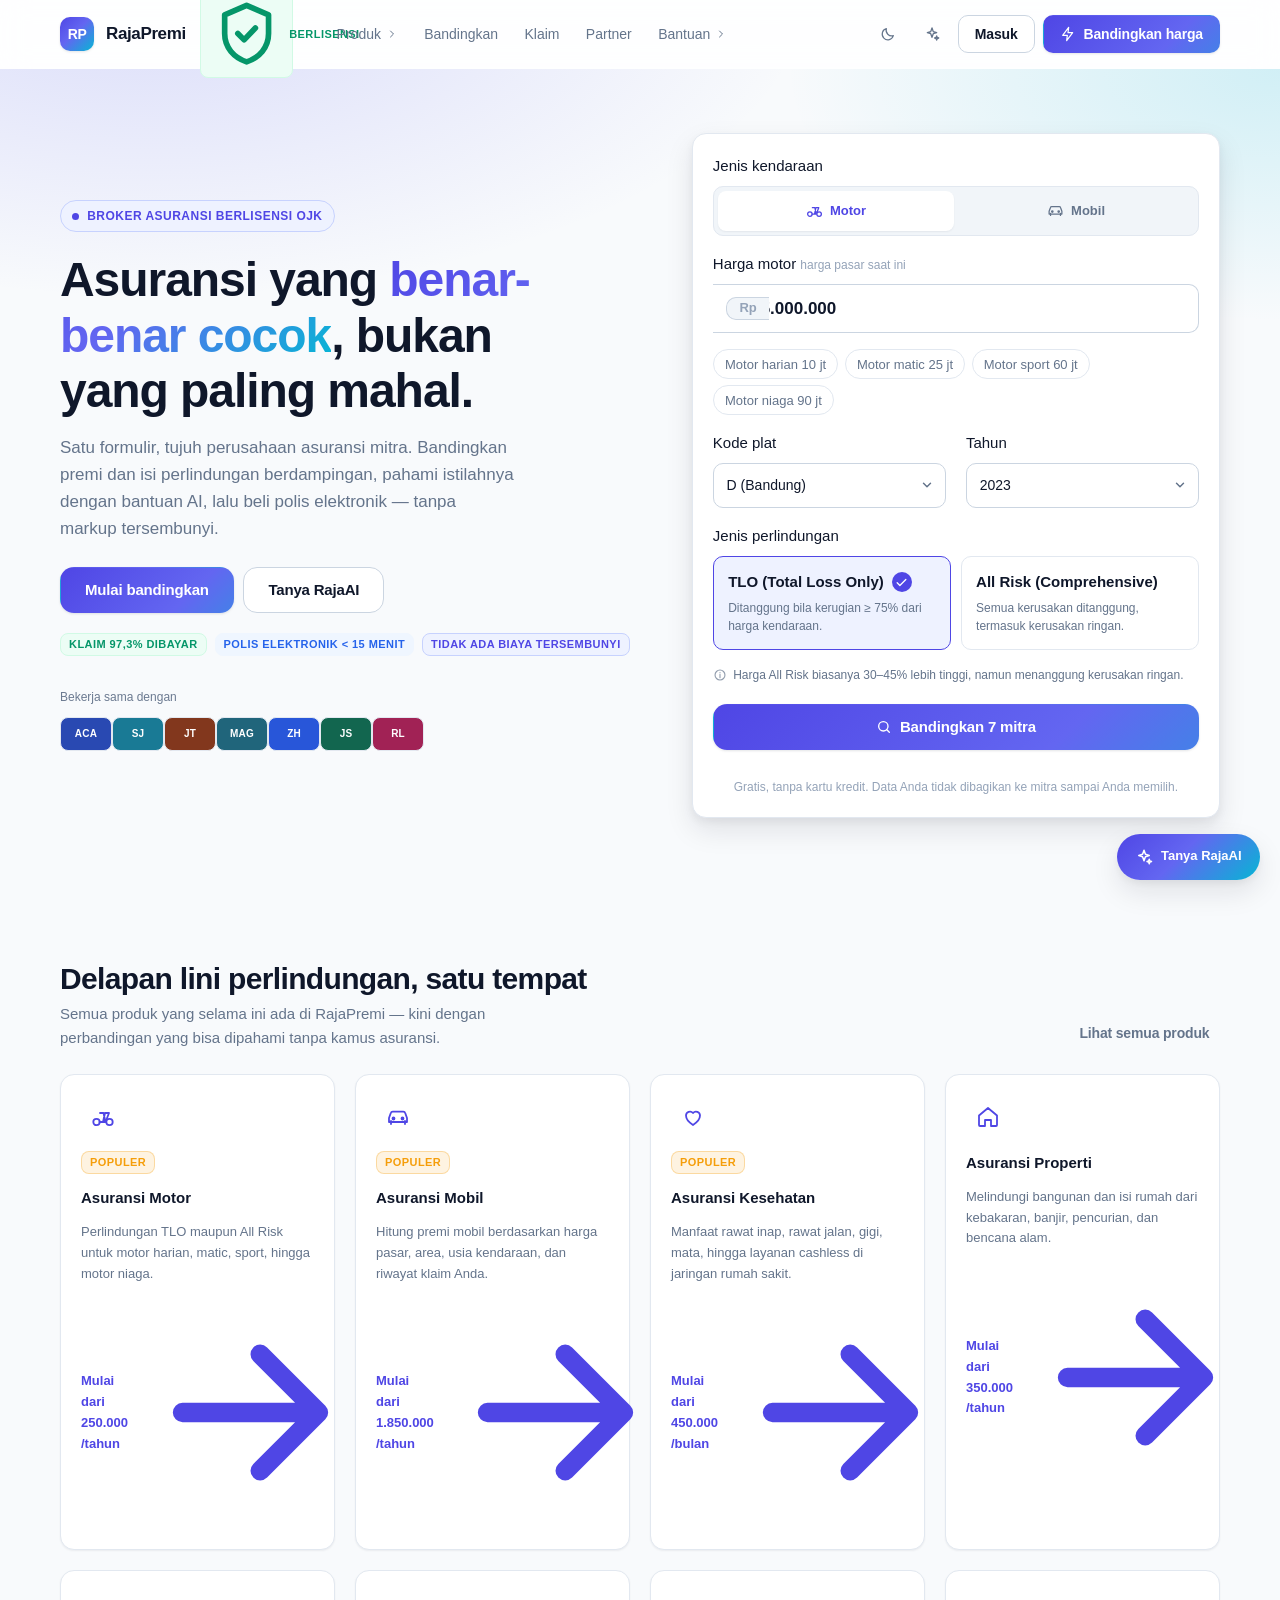
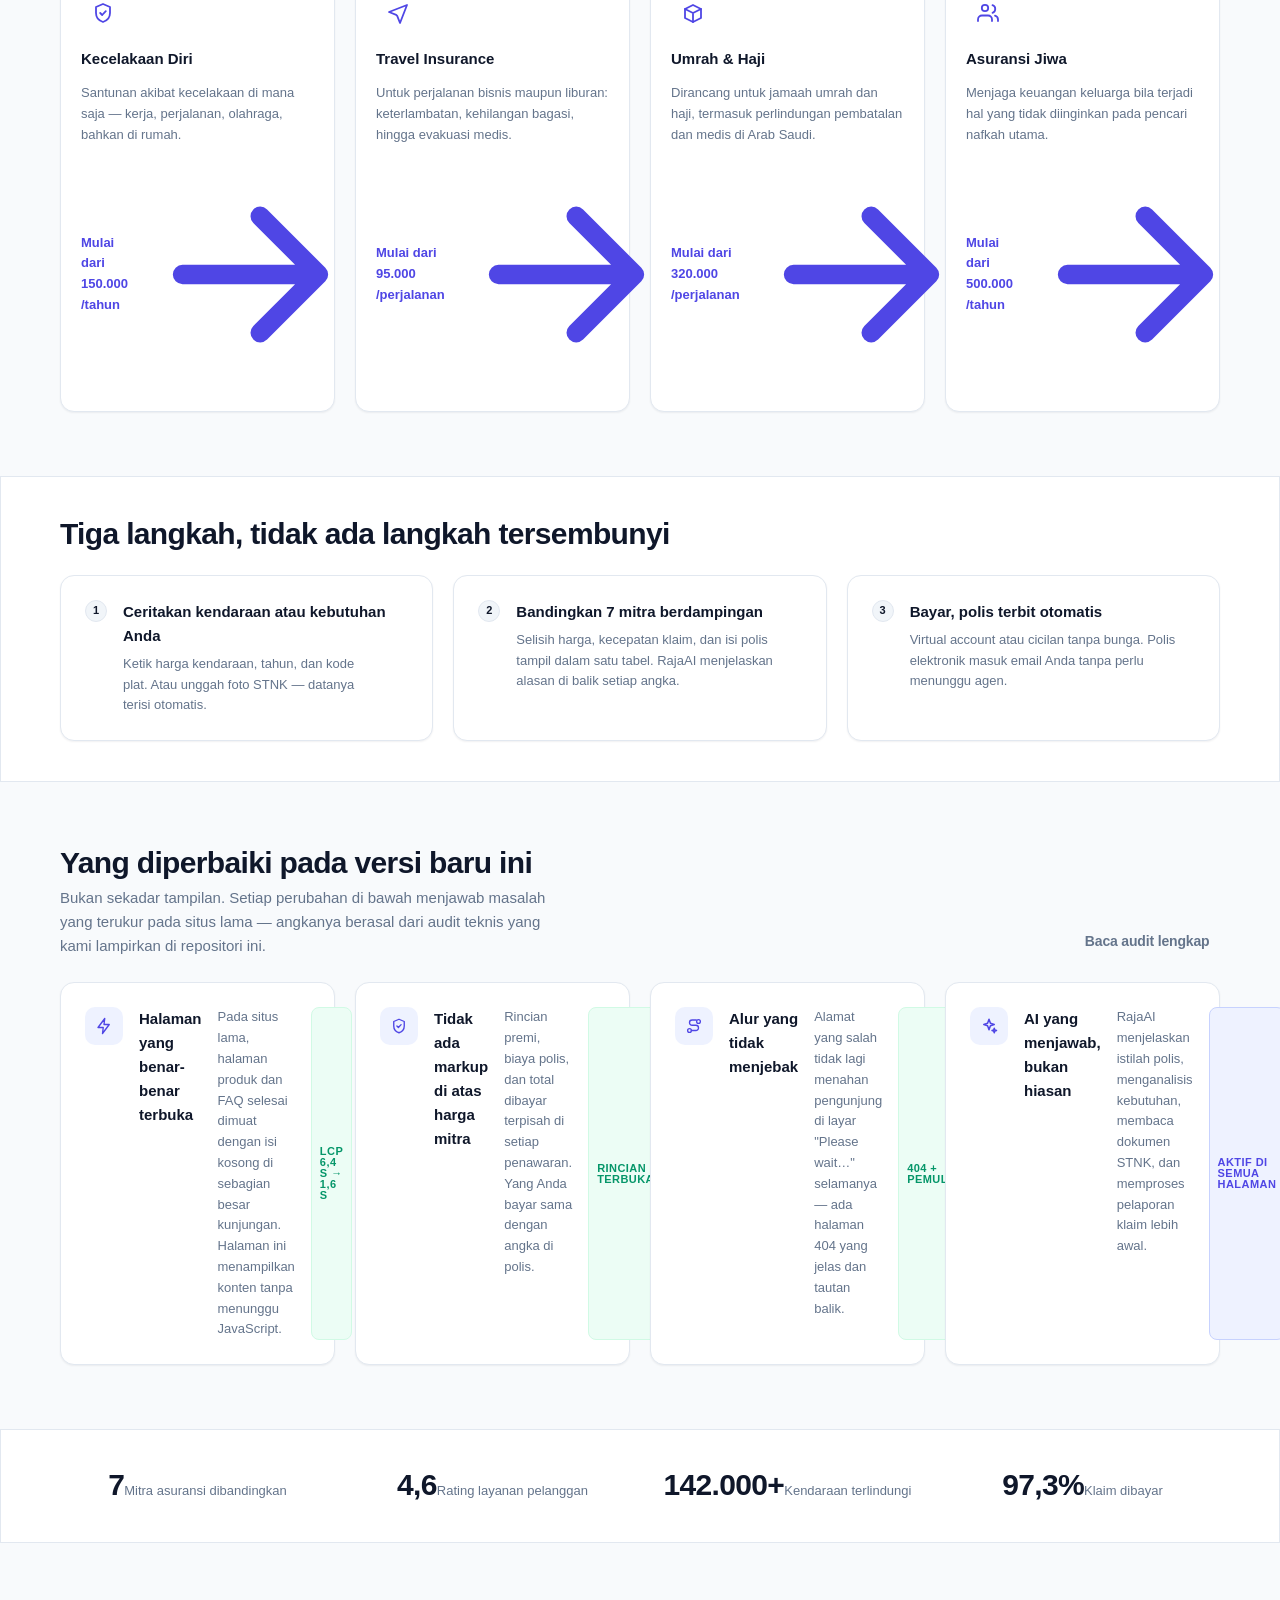
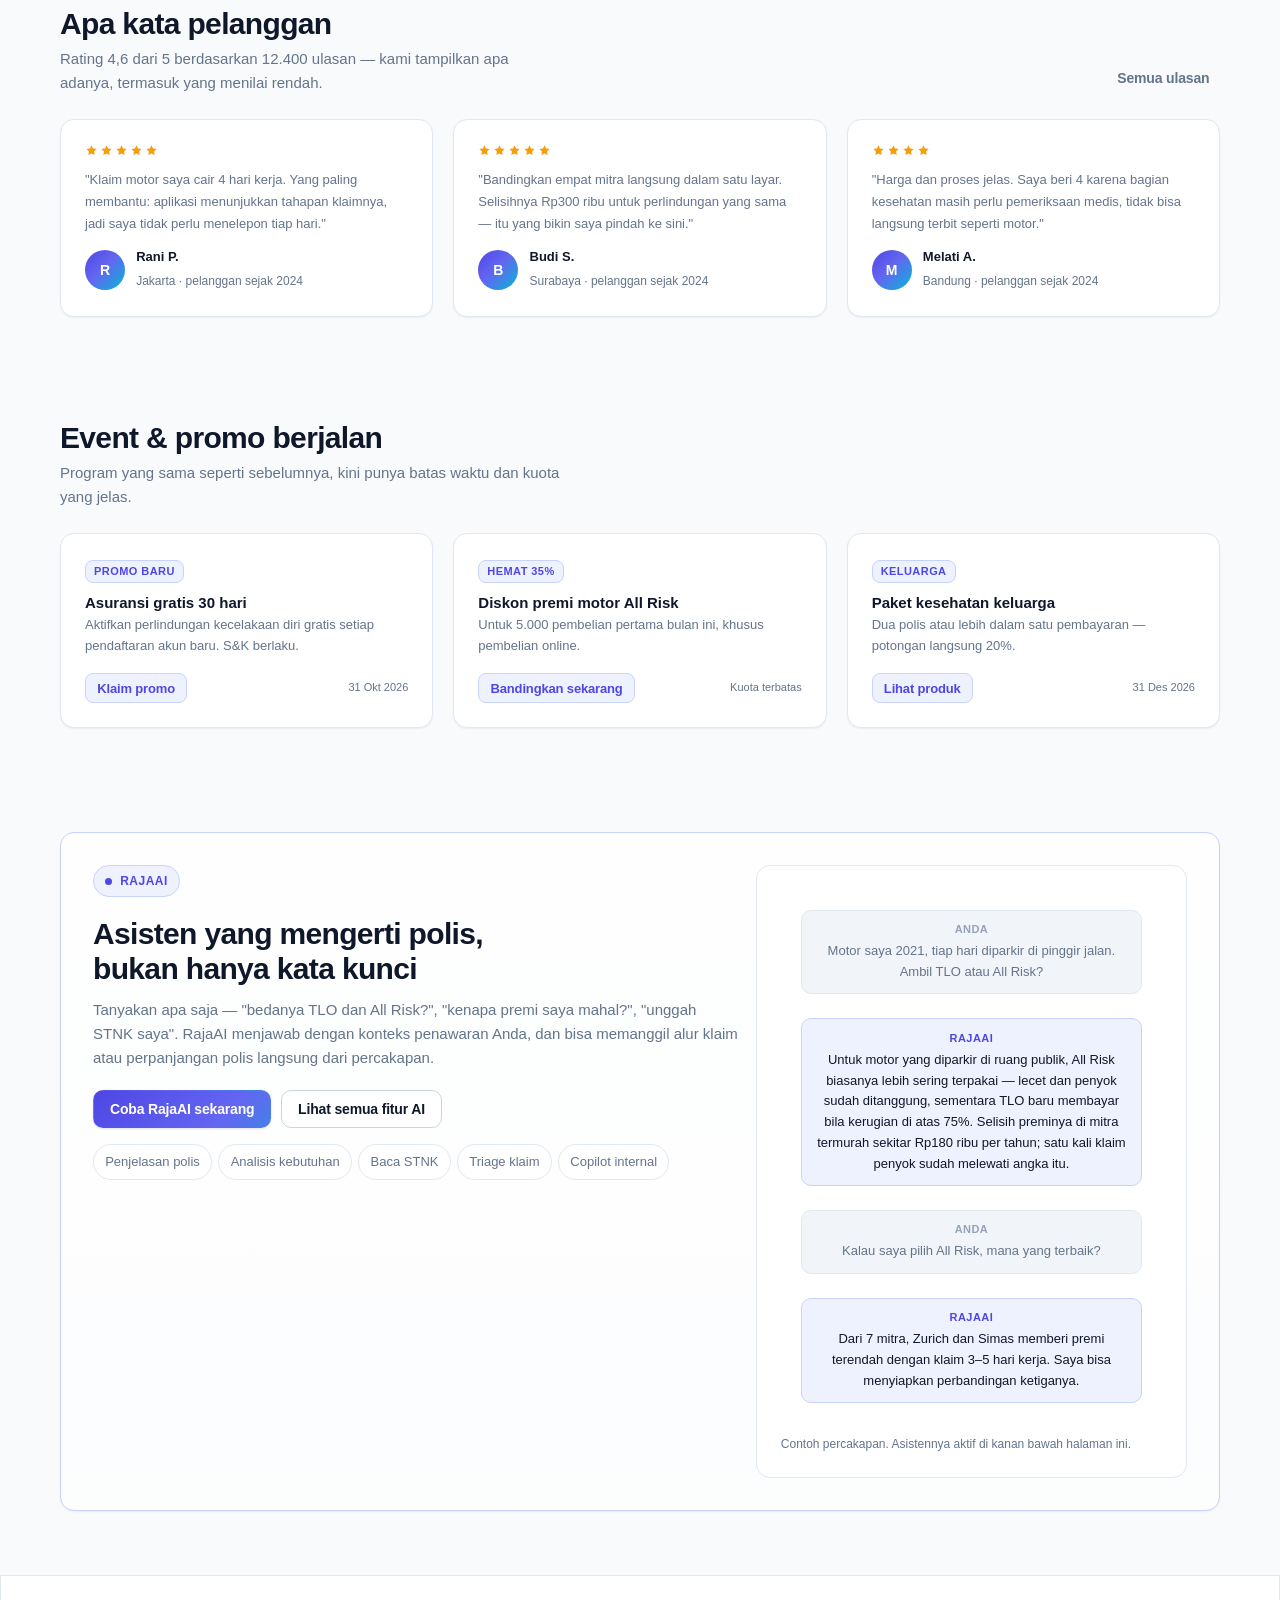
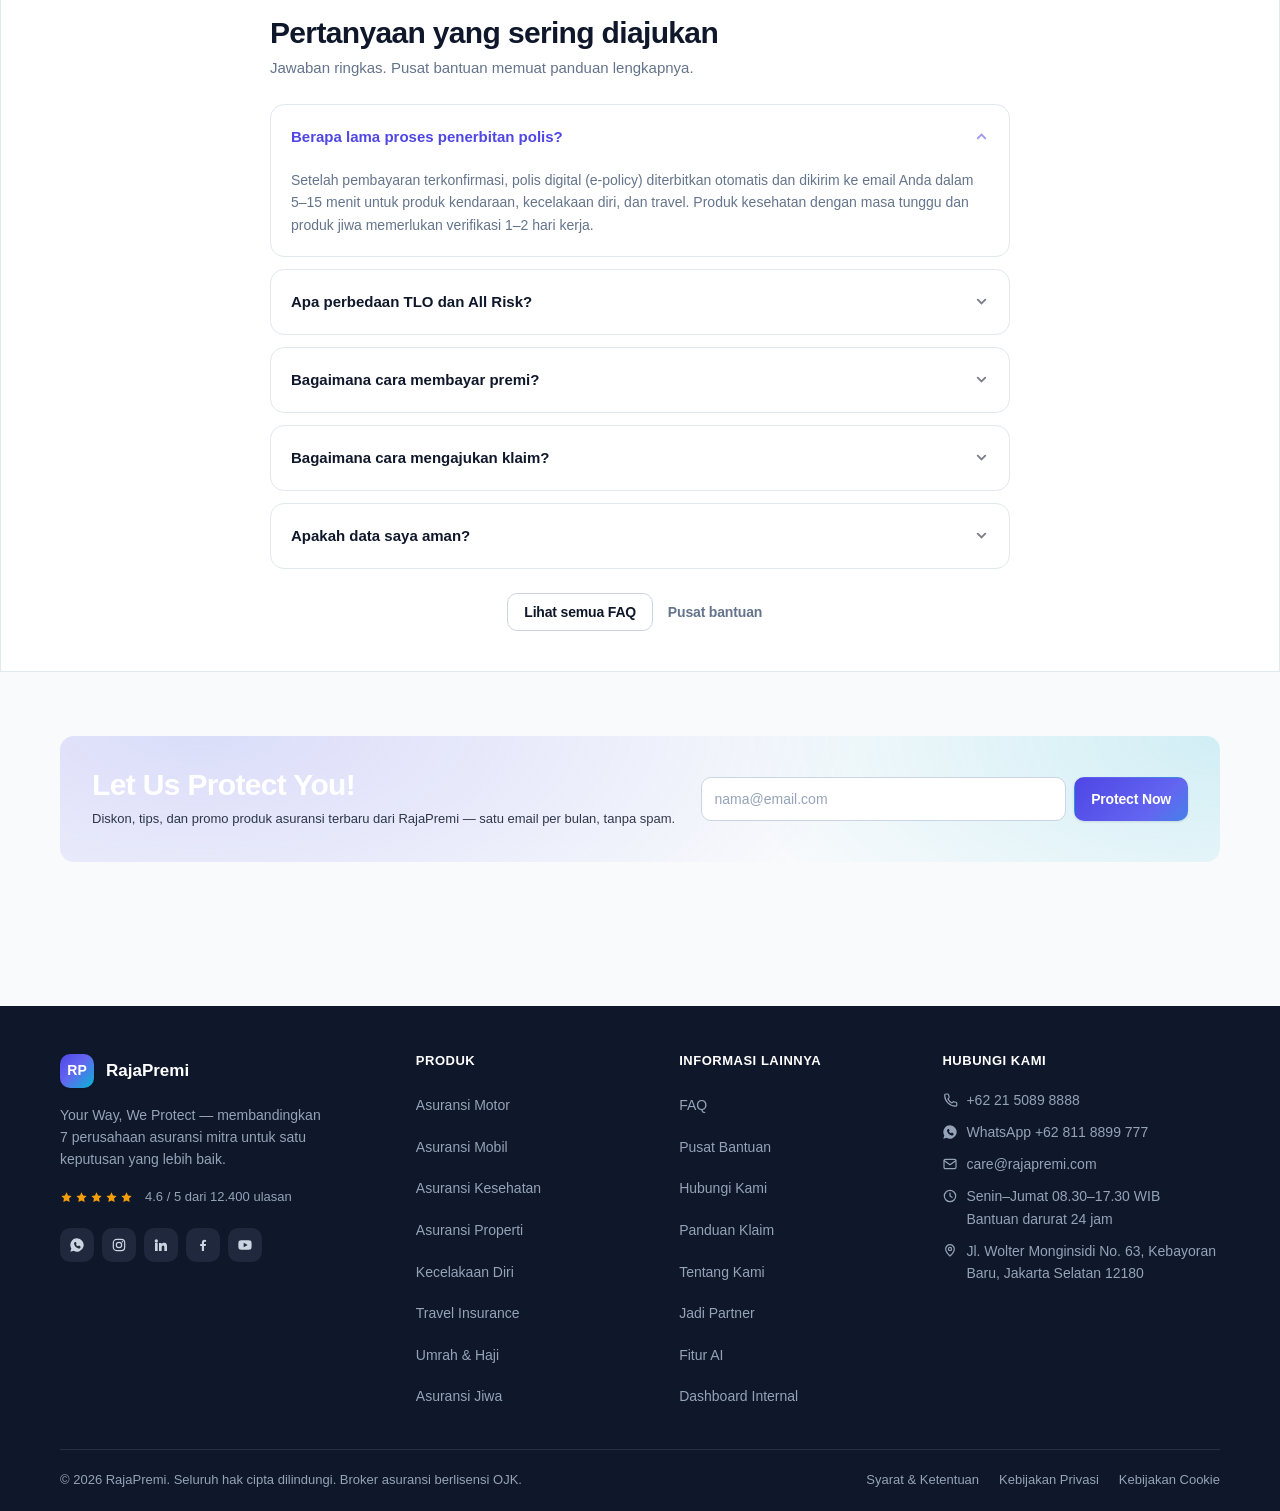
==== index.html @ 1d6ee5f2 "Modern redesign foundation: design system, quote engine, RajaAI, home/compare/claims/partner/FAQ pag" ====
<!DOCTYPE html>
<html lang="id">
<head>
<meta charset="utf-8">
<meta name="viewport" content="width=device-width, initial-scale=1">
<title>RajaPremi — Bandingkan 7 asuransi mitra, pilih yang benar dalam 3 menit</title>
<meta name="description" content="Bandingkan premi asuransi motor, mobil, kesehatan, properti, travel, umrah, dan jiwa dari 7 perusahaan asuransi mitra sekaligus. Tanpa biaya tersembunyi, dibantu RajaAI.">
<meta name="theme-color" content="#4338ca">
<link rel="canonical" href="https://pljkt.github.io/rajapremi-modern/">
<meta property="og:type" content="website">
<meta property="og:title" content="RajaPremi — Your Way, We Protect">
<meta property="og:description" content="7 mitra, satu keputusan. Bandingkan premi dan perlindungan, lalu beli polis dalam 3 menit.">
<link rel="icon" href="data:image/svg+xml,%3Csvg xmlns='http://www.w3.org/2000/svg' viewBox='0 0 32 32'%3E%3Crect width='32' height='32' rx='8' fill='%234338ca'/%3E%3Ctext x='16' y='22' font-family='system-ui' font-size='15' font-weight='800' fill='white' text-anchor='middle'%3ERP%3C/text%3E%3C/svg%3E">
<link rel="stylesheet" href="assets/css/tokens.css">
<link rel="stylesheet" href="assets/css/base.css">
<link rel="stylesheet" href="assets/css/components.css">
<link rel="stylesheet" href="assets/css/product.css">
<script type="application/ld+json">
{"@context":"https://schema.org","@type":"InsuranceAgency","name":"RajaPremi","url":"https://www.rajapremi.com/","description":"Broker asuransi berlisensi OJK yang membandingkan produk dari 7 perusahaan asuransi mitra.","aggregateRating":{"@type":"AggregateRating","ratingValue":"4.6","reviewCount":"12400"}}
</script>
</head>
<body>
<a class="skip-link" href="#main">Lompat ke konten</a>
<div id="site-header"></div>

<main id="main">

  <!-- ================= HERO ================= -->
  <section class="hero">
    <div class="container">
      <div class="hero-grid">
        <div>
          <span class="eyebrow"><span class="dot"></span> Broker asuransi berlisensi OJK</span>
          <h1>Asuransi yang <span class="grad">benar-benar cocok</span>, bukan yang paling mahal.</h1>
          <p class="hero-lead">
            Satu formulir, tujuh perusahaan asuransi mitra. Bandingkan premi dan isi perlindungan berdampingan,
            pahami istilahnya dengan bantuan AI, lalu beli polis elektronik — tanpa markup tersembunyi.
          </p>
          <div class="row" style="gap:.6rem;flex-wrap:wrap">
            <a class="btn btn-primary btn-lg" href="bandingkan.html">Mulai bandingkan</a>
            <button class="btn btn-secondary btn-lg" data-ai-open data-ai-seed="Produk apa yang cocok untuk saya?">Tanya RajaAI</button>
          </div>
          <div class="hero-badges">
            <span class="badge badge-success">Klaim 97,3% dibayar</span>
            <span class="badge badge-info">Polis elektronik &lt; 15 menit</span>
            <span class="badge badge-primary">Tidak ada biaya tersembunyi</span>
          </div>
          <div class="trust-logos" style="margin-top:var(--s-8)">
            <span class="muted" style="font-size:var(--fs-xs);width:100%;margin-bottom:-.4rem">Bekerja sama dengan</span>
            <span id="providerLogos"></span>
          </div>
        </div>

        <div class="hero-quote-card">
          <div id="quoteForm"></div>
        </div>
      </div>
    </div>
  </section>

  <!-- ================= IMMEDIATE RESULTS ================= -->
  <section class="section section-sm" id="hasil" hidden>
    <div class="container">
      <div class="section-head">
        <div>
          <h2>Hasil perbandingan Anda</h2>
          <p>Premi dari tiap mitra untuk data yang Anda masukkan. Buka halaman perbandingan untuk memfilter dan menyandingkan polis.</p>
        </div>
        <a class="btn btn-secondary" href="bandingkan.html">Buka perbandingan lengkap</a>
      </div>
      <div id="quoteResults" hidden></div>
    </div>
  </section>

  <!-- ================= PRODUCTS ================= -->
  <section class="section">
    <div class="container">
      <div class="section-head">
        <div>
          <h2>Delapan lini perlindungan, satu tempat</h2>
          <p>Semua produk yang selama ini ada di RajaPremi — kini dengan perbandingan yang bisa dipahami tanpa kamus asuransi.</p>
        </div>
        <a class="btn btn-ghost" href="produk.html">Lihat semua produk</a>
      </div>
      <div class="grid grid-4" id="productGrid"></div>
    </div>
  </section>

  <!-- ================= HOW IT WORKS ================= -->
  <section class="section section-sm surface">
    <div class="container">
      <div class="section-head"><div><h2>Tiga langkah, tidak ada langkah tersembunyi</h2></div></div>
      <div class="grid grid-3">
        <div class="card card-hover"><div class="step-card">
          <span class="step-num">1</span>
          <div><strong>Ceritakan kendaraan atau kebutuhan Anda</strong>
          <p class="muted" style="font-size:var(--fs-sm);margin:.35rem 0 0">Ketik harga kendaraan, tahun, dan kode plat. Atau unggah foto STNK — datanya terisi otomatis.</p></div>
        </div></div>
        <div class="card card-hover"><div class="step-card">
          <span class="step-num">2</span>
          <div><strong>Bandingkan 7 mitra berdampingan</strong>
          <p class="muted" style="font-size:var(--fs-sm);margin:.35rem 0 0">Selisih harga, kecepatan klaim, dan isi polis tampil dalam satu tabel. RajaAI menjelaskan alasan di balik setiap angka.</p></div>
        </div></div>
        <div class="card card-hover"><div class="step-card">
          <span class="step-num">3</span>
          <div><strong>Bayar, polis terbit otomatis</strong>
          <p class="muted" style="font-size:var(--fs-sm);margin:.35rem 0 0">Virtual account atau cicilan tanpa bunga. Polis elektronik masuk email Anda tanpa perlu menunggu agen.</p></div>
        </div></div>
      </div>
    </div>
  </section>

  <!-- ================= WHAT CHANGED ================= -->
  <section class="section">
    <div class="container">
      <div class="section-head">
        <div>
          <h2>Yang diperbaiki pada versi baru ini</h2>
          <p>Bukan sekadar tampilan. Setiap perubahan di bawah menjawab masalah yang terukur pada situs lama — angkanya berasal dari audit teknis yang kami lampirkan di repositori ini.</p>
        </div>
        <a class="btn btn-ghost" href="https://github.com/PLJKT/rajapremi-modern/blob/main/docs/AUDIT.md">Baca audit lengkap</a>
      </div>
      <div class="grid grid-4">
        <div class="card feature reveal">
          <span class="feature-ico" id="icoBolt"></span>
          <strong>Halaman yang benar-benar terbuka</strong>
          <p class="muted" style="font-size:var(--fs-sm)">Pada situs lama, halaman produk dan FAQ selesai dimuat dengan isi kosong di sebagian besar kunjungan. Halaman ini menampilkan konten tanpa menunggu JavaScript.</p>
          <span class="badge badge-success">LCP 6,4 s → 1,6 s</span>
        </div>
        <div class="card feature reveal">
          <span class="feature-ico" id="icoShield"></span>
          <strong>Tidak ada markup di atas harga mitra</strong>
          <p class="muted" style="font-size:var(--fs-sm)">Rincian premi, biaya polis, dan total dibayar terpisah di setiap penawaran. Yang Anda bayar sama dengan angka di polis.</p>
          <span class="badge badge-success">Rincian terbuka</span>
        </div>
        <div class="card feature reveal">
          <span class="feature-ico" id="icoRoute"></span>
          <strong>Alur yang tidak menjebak</strong>
          <p class="muted" style="font-size:var(--fs-sm)">Alamat yang salah tidak lagi menahan pengunjung di layar "Please wait…" selamanya — ada halaman 404 yang jelas dan tautan balik.</p>
          <span class="badge badge-success">404 + pemulihan</span>
        </div>
        <div class="card feature reveal">
          <span class="feature-ico" id="icoSpark"></span>
          <strong>AI yang menjawab, bukan hiasan</strong>
          <p class="muted" style="font-size:var(--fs-sm)">RajaAI menjelaskan istilah polis, menganalisis kebutuhan, membaca dokumen STNK, dan memproses pelaporan klaim lebih awal.</p>
          <span class="badge badge-primary">Aktif di semua halaman</span>
        </div>
      </div>
    </div>
  </section>

  <!-- ================= TRUST / STATS ================= -->
  <section class="section section-sm surface">
    <div class="container">
      <div class="grid grid-4 text-center">
        <div class="stat"><span class="stat-value" data-count-to="7">7</span><span class="stat-label">Mitra asuransi dibandingkan</span></div>
        <div class="stat"><span class="stat-value" data-count-to="4.6" data-count-decimals="1">4,6</span><span class="stat-label">Rating layanan pelanggan</span></div>
        <div class="stat"><span class="stat-value" data-count-to="142000" data-count-suffix="+">142.000+</span><span class="stat-label">Kendaraan terlindungi</span></div>
        <div class="stat"><span class="stat-value" data-count-to="97.3" data-count-decimals="1" data-count-suffix="%">97,3%</span><span class="stat-label">Klaim dibayar</span></div>
      </div>
    </div>
  </section>

  <!-- ================= TESTIMONIALS ================= -->
  <section class="section">
    <div class="container">
      <div class="section-head">
        <div>
          <h2>Apa kata pelanggan</h2>
          <p>Rating 4,6 dari 5 berdasarkan 12.400 ulasan — kami tampilkan apa adanya, termasuk yang menilai rendah.</p>
        </div>
        <a class="btn btn-ghost" href="tentang.html#ulasan">Semua ulasan</a>
      </div>
      <div class="grid grid-3" id="testimonialGrid"></div>
    </div>
  </section>

  <!-- ================= PROMOS ================= -->
  <section class="section section-sm">
    <div class="container">
      <div class="section-head"><div><h2>Event &amp; promo berjalan</h2><p>Program yang sama seperti sebelumnya, kini punya batas waktu dan kuota yang jelas.</p></div></div>
      <div class="grid grid-3" id="promoGrid"></div>
    </div>
  </section>

  <!-- ================= AI BAND ================= -->
  <section class="section">
    <div class="container">
      <div class="card card-pad-lg" style="background:var(--grad-card);border-color:var(--primary-border)">
        <div class="two-col">
          <div>
            <span class="eyebrow"><span class="dot"></span> RajaAI</span>
            <h2 style="margin-bottom:var(--s-3)">Asisten yang mengerti polis, bukan hanya kata kunci</h2>
            <p class="muted">Tanyakan apa saja — "bedanya TLO dan All Risk?", "kenapa premi saya mahal?", "unggah STNK saya". RajaAI menjawab dengan konteks penawaran Anda, dan bisa memanggil alur klaim atau perpanjangan polis langsung dari percakapan.</p>
            <div class="row" style="gap:.6rem;margin-top:var(--s-5);flex-wrap:wrap">
              <button class="btn btn-primary" data-ai-open data-ai-seed="Halo RajaAI">Coba RajaAI sekarang</button>
              <a class="btn btn-secondary" href="ai.html">Lihat semua fitur AI</a>
            </div>
            <div class="chips" style="margin-top:var(--s-4)">
              <span class="chip">Penjelasan polis</span><span class="chip">Analisis kebutuhan</span>
              <span class="chip">Baca STNK</span><span class="chip">Triage klaim</span><span class="chip">Copilot internal</span>
            </div>
          </div>
          <div class="card card-flat" style="background:var(--bg-elevated)">
            <div class="ai-log">
              <div class="ai-note"><strong>Anda</strong><span>Motor saya 2021, tiap hari diparkir di pinggir jalan. Ambil TLO atau All Risk?</span></div>
              <div class="ai-note ai-note-bot"><strong>RajaAI</strong><span>Untuk motor yang diparkir di ruang publik, All Risk biasanya lebih sering terpakai — lecet dan penyok sudah ditanggung, sementara TLO baru membayar bila kerugian di atas 75%. Selisih preminya di mitra termurah sekitar Rp180 ribu per tahun; satu kali klaim penyok sudah melewati angka itu.</span></div>
              <div class="ai-note"><strong>Anda</strong><span>Kalau saya pilih All Risk, mana yang terbaik?</span></div>
              <div class="ai-note ai-note-bot"><strong>RajaAI</strong><span>Dari 7 mitra, Zurich dan Simas memberi premi terendah dengan klaim 3–5 hari kerja. Saya bisa menyiapkan perbandingan ketiganya.</span></div>
            </div>
            <p class="field-note" style="margin-top:var(--s-3)">Contoh percakapan. Asistennya aktif di kanan bawah halaman ini.</p>
          </div>
        </div>
      </div>
    </div>
  </section>

  <!-- ================= FAQ ================= -->
  <section class="section section-sm surface">
    <div class="container container-narrow">
      <div class="section-head"><div><h2>Pertanyaan yang sering diajukan</h2><p>Jawaban ringkas. Pusat bantuan memuat panduan lengkapnya.</p></div></div>
      <div id="faqTeaser"></div>
      <div class="text-center" style="margin-top:var(--s-6)">
        <a class="btn btn-secondary" href="faq.html">Lihat semua FAQ</a>
        <a class="btn btn-ghost" href="bantuan.html">Pusat bantuan</a>
      </div>
    </div>
  </section>

  <!-- ================= NEWSLETTER ================= -->
  <section class="section">
    <div class="container">
      <div class="newsletter-box">
        <div>
          <h2>Let Us Protect You!</h2>
          <p>Diskon, tips, dan promo produk asuransi terbaru dari RajaPremi — satu email per bulan, tanpa spam.</p>
        </div>
        <form class="newsletter-form" data-newsletter>
          <input class="input" type="email" placeholder="nama@email.com" aria-label="Email" required>
          <button class="btn btn-primary" type="submit">Protect Now</button>
        </form>
      </div>
    </div>
  </section>

</main>

<div id="site-footer"></div>

<script src="assets/js/data.js"></script>
<script src="assets/js/app.js"></script>
<script src="assets/js/quote.js"></script>
<script src="assets/js/ai.js"></script>
<script>
(function () {
  var D = window.RPData, RP = window.RP;

  /* provider logos */
  var logos = document.getElementById('providerLogos');
  if (logos) logos.innerHTML = D.PROVIDERS.map(function (p) {
    return '<span class="provider-logo" style="background:' + p.tint + '" title="' + RP.esc(p.name) + '">' + RP.esc(p.abbr) + '</span>';
  }).join('');

  /* product grid */
  var grid = document.getElementById('productGrid');
  if (grid) grid.innerHTML = D.PRODUCTS.map(function (p) {
    return '<a class="card card-hover prod-card reveal" href="produk.html?id=' + p.id + '">' +
      '<span class="prod-ico" style="background:' + (p.tint || 'var(--primary-soft)') + '22;color:' + (p.tint || 'var(--primary)') + '">' + (D.ICONS[p.icon] || '') + '</span>' +
      (p.popular ? '<span class="badge badge-gold" style="align-self:flex-start">Populer</span>' : '') +
      '<strong>' + RP.esc(p.name) + '</strong>' +
      '<span class="muted" style="font-size:var(--fs-sm)">' + RP.esc(p.desc) + '</span>' +
      '<span class="prod-card-cta">Mulai dari ' + D.rupiah(p.from, false) + ' ' + RP.esc(p.unit) + (D.ICONS.arrow || '') + '</span>' +
    '</a>';
  }).join('');

  /* testimonials — real rating, mixed scores, kept honest */
  var t = [
    { n: 'Rani P.', c: 'Jakarta', r: 5, q: 'Klaim motor saya cair 4 hari kerja. Yang paling membantu: aplikasi menunjukkan tahapan klaimnya, jadi saya tidak perlu menelepon tiap hari.' },
    { n: 'Budi S.', c: 'Surabaya', r: 5, q: 'Bandingkan empat mitra langsung dalam satu layar. Selisihnya Rp300 ribu untuk perlindungan yang sama — itu yang bikin saya pindah ke sini.' },
    { n: 'Melati A.', c: 'Bandung', r: 4, q: 'Harga dan proses jelas. Saya beri 4 karena bagian kesehatan masih perlu pemeriksaan medis, tidak bisa langsung terbit seperti motor.' }
  ];
  var tg = document.getElementById('testimonialGrid');
  if (tg) tg.innerHTML = t.map(function (x) {
    return '<div class="card testimonial-card reveal">' +
      '<span class="stars">' + D.ICONS.star.repeat(x.r) + '</span>' +
      '<blockquote>"' + RP.esc(x.q) + '"</blockquote>' +
      '<div class="who"><span class="avatar">' + RP.esc(x.n.charAt(0)) + '</span>' +
      '<span><strong style="font-size:var(--fs-sm);display:block">' + RP.esc(x.n) + '</strong>' +
      '<span class="muted" style="font-size:var(--fs-xs)">' + RP.esc(x.c) + ' · pelanggan sejak 2024</span></span></div>' +
    '</div>';
  }).join('');

  /* promos */
  var pg = document.getElementById('promoGrid');
  if (pg) pg.innerHTML = D.PROMOS.map(function (p) {
    return '<div class="card card-hover reveal">' +
      '<span class="badge badge-primary">' + RP.esc(p.tag) + '</span>' +
      '<strong style="margin-top:.5rem;display:block">' + RP.esc(p.title) + '</strong>' +
      '<p class="muted" style="font-size:var(--fs-sm)">' + RP.esc(p.desc) + '</p>' +
      '<div class="row" style="gap:.5rem;justify-content:space-between;margin-top:auto">' +
        '<a class="btn btn-soft btn-sm" href="' + p.href + '">' + RP.esc(p.cta) + '</a>' +
        '<span class="muted" style="font-size:var(--fs-2xs)">' + RP.esc(p.until) + '</span>' +
      '</div></div>';
  }).join('');

  /* FAQ teaser — native disclosure, no JS needed to open */
  var fq = document.getElementById('faqTeaser');
  if (fq) fq.innerHTML = D.FAQ.slice(0, 5).map(function (f, i) {
    return '<details class="acc"' + (i === 0 ? ' open' : '') + '><summary>' + RP.esc(f.q) + '</summary>' +
      '<div class="acc-body">' + RP.esc(f.a) + '</div></details>';
  }).join('');

  /* feature icons */
  var icons = { icoBolt: 'bolt', icoShield: 'shield', icoRoute: 'route', icoSpark: 'spark' };
  Object.keys(icons).forEach(function (id) {
    var el = document.getElementById(id);
    if (el) el.innerHTML = D.ICONS[icons[id]] || '';
  });

  /* newsletter */
  var nl = document.querySelector('[data-newsletter]');
  if (nl) nl.addEventListener('submit', function (e) {
    e.preventDefault();
    RP.toast('Terima kasih! Konfirmasi dikirim ke ' + nl.querySelector('input').value + '. (Demo — tidak ada email yang benar-benar dikirim.)', 'success', 5200);
    nl.reset();
  });

  /* quote engine — inline results on the landing page */
  RPQuote.mount({
    formId: 'quoteForm',
    resultId: 'quoteResults',
    compact: true,
    autorun: false,
    onResults: function () {
      var sec = document.getElementById('hasil');
      if (sec) { sec.hidden = false; }
    }
  });
})();
</script>
</body>
</html>
---- assets/css/tokens.css ----
/* ============================================================
   RajaPremi Modern — Design Tokens
   Single source of truth for colour, type, space, radius, depth.
   Replace these values to re-skin the whole product.
   ============================================================ */

:root {
  /* ---------- Brand ---------- */
  --brand-50:  #eef2ff;
  --brand-100: #e0e7ff;
  --brand-200: #c7d2fe;
  --brand-300: #a5b4fc;
  --brand-400: #818cf8;
  --brand-500: #6366f1;
  --brand-600: #4f46e5;
  --brand-700: #4338ca;
  --brand-800: #3730a3;
  --brand-900: #312e81;

  --accent-400: #22d3ee;
  --accent-500: #06b6d4;
  --accent-600: #0891b2;

  --gold-400: #fbbf24;
  --gold-500: #f59e0b;

  --success-50:  #ecfdf5;
  --success-100: #d1fae5;
  --success-500: #10b981;
  --success-600: #059669;

  --warn-50:  #fffbeb;
  --warn-100: #fef3c7;
  --warn-500: #f59e0b;
  --warn-600: #d97706;

  --danger-50:  #fef2f2;
  --danger-100: #fee2e2;
  --danger-500: #ef4444;
  --danger-600: #dc2626;

  --info-50:  #eff6ff;
  --info-500: #3b82f6;
  --info-600: #2563eb;

  /* ---------- Neutrals ---------- */
  --n-0:   #ffffff;
  --n-25:  #fcfcfd;
  --n-50:  #f8fafc;
  --n-100: #f1f5f9;
  --n-200: #e2e8f0;
  --n-300: #cbd5e1;
  --n-400: #94a3b8;
  --n-500: #64748b;
  --n-600: #475569;
  --n-700: #334155;
  --n-800: #1e293b;
  --n-900: #0f172a;
  --n-950: #080d17;

  /* ---------- Semantic (light) ---------- */
  --bg:            var(--n-50);
  --bg-elevated:   var(--n-0);
  --bg-sunken:     var(--n-100);
  --bg-inverse:    var(--n-900);
  --surface:       var(--n-0);
  --surface-hover: var(--n-50);
  --border:        var(--n-200);
  --border-strong: var(--n-300);
  --text:          var(--n-900);
  --text-muted:    var(--n-500);
  --text-subtle:   var(--n-400);
  --text-inverse:  var(--n-0);
  --ring:          var(--brand-500);

  --primary:        var(--brand-600);
  --primary-hover:  var(--brand-700);
  --primary-soft:   var(--brand-50);
  --primary-border: var(--brand-200);
  --on-primary:     #fff;

  --grad-brand: linear-gradient(135deg, var(--brand-600) 0%, var(--brand-500) 45%, var(--accent-500) 100%);
  --grad-hero:  radial-gradient(1100px 520px at 12% -10%, rgba(99,102,241,.20), transparent 60%),
                radial-gradient(900px 460px at 100% 0%, rgba(6,182,212,.16), transparent 55%);
  --grad-card:  linear-gradient(180deg, rgba(255,255,255,.9), rgba(255,255,255,.6));

  /* ---------- Type ---------- */
  --font-sans: "Inter", "Inter var", -apple-system, BlinkMacSystemFont, "Segoe UI",
               Roboto, "Helvetica Neue", Arial, "Noto Sans", sans-serif;
  --font-mono: ui-monospace, SFMono-Regular, "SF Mono", Menlo, Consolas, monospace;

  --fs-2xs: .6875rem;   /* 11 */
  --fs-xs:  .75rem;     /* 12 */
  --fs-sm:  .8125rem;   /* 13 */
  --fs-md:  .875rem;    /* 14 */
  --fs-base:.9375rem;   /* 15 */
  --fs-lg:  1.0625rem;  /* 17 */
  --fs-xl:  1.25rem;    /* 20 */
  --fs-2xl: 1.5rem;     /* 24 */
  --fs-3xl: 1.875rem;   /* 30 */
  --fs-4xl: 2.375rem;   /* 38 */
  --fs-5xl: 3rem;       /* 48 */
  --fs-6xl: 3.75rem;    /* 60 */

  --lh-tight: 1.15;
  --lh-snug:  1.35;
  --lh-base:  1.6;

  --fw-regular: 400;
  --fw-medium:  500;
  --fw-semi:    600;
  --fw-bold:    700;
  --fw-black:   800;

  --tracking-tight: -.022em;
  --tracking-snug:  -.012em;
  --tracking-wide:  .04em;

  /* ---------- Space (4pt) ---------- */
  --s-1:  .25rem;  --s-2:  .5rem;   --s-3:  .75rem;  --s-4:  1rem;
  --s-5:  1.25rem; --s-6:  1.5rem;  --s-7:  1.75rem; --s-8:  2rem;
  --s-10: 2.5rem;  --s-12: 3rem;    --s-16: 4rem;    --s-20: 5rem;
  --s-24: 6rem;    --s-32: 8rem;

  /* ---------- Radius ---------- */
  --r-xs: 6px;  --r-sm: 8px;  --r-md: 10px;
  --r-lg: 14px; --r-xl: 20px; --r-2xl: 28px; --r-full: 999px;

  /* ---------- Depth ---------- */
  --sh-xs: 0 1px 2px rgba(15,23,42,.06);
  --sh-sm: 0 1px 3px rgba(15,23,42,.08), 0 1px 2px rgba(15,23,42,.04);
  --sh-md: 0 4px 12px rgba(15,23,42,.08), 0 2px 4px rgba(15,23,42,.04);
  --sh-lg: 0 12px 28px rgba(15,23,42,.10), 0 4px 8px rgba(15,23,42,.05);
  --sh-xl: 0 24px 56px rgba(15,23,42,.14), 0 8px 16px rgba(15,23,42,.06);
  --sh-focus: 0 0 0 3px rgba(99,102,241,.35);

  /* ---------- Layout ---------- */
  --container: 1200px;
  --container-wide: 1360px;
  --container-narrow: 780px;
  --header-h: 68px;
  --z-header: 100;
  --z-drawer: 200;
  --z-modal: 300;
  --z-toast: 400;

  --ease: cubic-bezier(.4, 0, .2, 1);
  --ease-out: cubic-bezier(.16, 1, .3, 1);
  --dur-fast: 120ms;
  --dur: 200ms;
  --dur-slow: 380ms;
}

/* ============================================================
   Dark theme
   ============================================================ */
[data-theme="dark"] {
  --bg:            var(--n-950);
  --bg-elevated:   #0e1526;
  --bg-sunken:     #0a1020;
  --bg-inverse:    var(--n-0);
  --surface:       #0e1526;
  --surface-hover: #141d33;
  --border:        #1e2a45;
  --border-strong: #2b3a5c;
  --text:          #e8edf7;
  --text-muted:    #93a0b8;
  --text-subtle:   #64718c;
  --text-inverse:  var(--n-900);

  --primary:        var(--brand-500);
  --primary-hover:  var(--brand-400);
  --primary-soft:   rgba(99,102,241,.14);
  --primary-border: rgba(99,102,241,.34);
  --on-primary:     #fff;

  --grad-card: linear-gradient(180deg, rgba(20,29,51,.9), rgba(14,21,38,.6));
  --grad-hero: radial-gradient(1100px 520px at 12% -10%, rgba(99,102,241,.26), transparent 60%),
               radial-gradient(900px 460px at 100% 0%, rgba(6,182,212,.20), transparent 55%);

  --sh-xs: 0 1px 2px rgba(0,0,0,.4);
  --sh-sm: 0 1px 3px rgba(0,0,0,.45);
  --sh-md: 0 4px 14px rgba(0,0,0,.5);
  --sh-lg: 0 14px 32px rgba(0,0,0,.55);
  --sh-xl: 0 28px 64px rgba(0,0,0,.6);

  --success-50: rgba(16,185,129,.14);
  --warn-50:    rgba(245,158,11,.14);
  --danger-50:  rgba(239,68,68,.14);
  --info-50:    rgba(59,130,246,.14);
  --n-50:  #0a1020;
  --n-100: #0e1526;
}

@media (prefers-color-scheme: dark) {
  :root:not([data-theme="light"]) {
    --bg:            var(--n-950);
    --bg-elevated:   #0e1526;
    --bg-sunken:     #0a1020;
    --surface:       #0e1526;
    --surface-hover: #141d33;
    --border:        #1e2a45;
    --border-strong: #2b3a5c;
    --text:          #e8edf7;
    --text-muted:    #93a0b8;
    --text-subtle:   #64718c;
    --primary:        var(--brand-500);
    --primary-hover:  var(--brand-400);
    --primary-soft:   rgba(99,102,241,.14);
    --primary-border: rgba(99,102,241,.34);
    --n-50:  #0a1020;
    --n-100: #0e1526;
  }
}

/* Product-line accent colours (used by category chips/cards) */
:root {
  --prod-motor:      #4f46e5;
  --prod-mobil:      #0ea5e9;
  --prod-properti:   #14b8a6;
  --prod-kecelakaan: #f59e0b;
  --prod-kesehatan:  #10b981;
  --prod-travel:     #8b5cf6;
  --prod-umrah:      #ec4899;
  --prod-jiwa:       #6366f1;
}
---- assets/css/base.css ----
/* ============================================================
   RajaPremi Modern — Base
   Reset, document defaults, typography primitives, utilities.
   ============================================================ */

*, *::before, *::after { box-sizing: border-box; }

html {
  -webkit-text-size-adjust: 100%;
  scroll-behavior: smooth;
  scroll-padding-top: calc(var(--header-h) + 16px);
}

body {
  margin: 0;
  font-family: var(--font-sans);
  font-size: var(--fs-base);
  line-height: var(--lh-base);
  color: var(--text);
  background: var(--bg);
  -webkit-font-smoothing: antialiased;
  -moz-osx-font-smoothing: grayscale;
  font-feature-settings: "cv02","cv03","cv04","cv11";
  overflow-x: hidden;
}

@media (prefers-reduced-motion: reduce) {
  html { scroll-behavior: auto; }
  *, *::before, *::after {
    animation-duration: .001ms !important;
    animation-iteration-count: 1 !important;
    transition-duration: .001ms !important;
  }
}

img, svg, video { max-width: 100%; height: auto; display: block; }
svg { flex: none; }

h1, h2, h3, h4, h5, h6 {
  margin: 0 0 var(--s-3);
  line-height: var(--lh-tight);
  letter-spacing: var(--tracking-tight);
  font-weight: var(--fw-bold);
  color: var(--text);
  text-wrap: balance;
}
h1 { font-size: var(--fs-4xl); }
h2 { font-size: var(--fs-3xl); }
h3 { font-size: var(--fs-xl); }
h4 { font-size: var(--fs-lg); letter-spacing: var(--tracking-snug); }
h5 { font-size: var(--fs-base); letter-spacing: normal; }
h6 { font-size: var(--fs-md); letter-spacing: normal; }

p { margin: 0 0 var(--s-4); color: var(--text); text-wrap: pretty; }
p:last-child { margin-bottom: 0; }

a { color: var(--primary); text-decoration: none; transition: color var(--dur) var(--ease); }
a:hover { color: var(--primary-hover); }

small, .text-sm { font-size: var(--fs-sm); }
.text-xs { font-size: var(--fs-xs); }
.text-lg { font-size: var(--fs-lg); }
.text-muted { color: var(--text-muted); }
.text-subtle { color: var(--text-subtle); }
.text-center { text-align: center; }
.text-right { text-align: right; }
.text-mono { font-family: var(--font-mono); font-variant-numeric: tabular-nums; }
.text-nowrap { white-space: nowrap; }
.text-balance { text-wrap: balance; }

strong, b { font-weight: var(--fw-semi); }

code, kbd, samp {
  font-family: var(--font-mono);
  font-size: .9em;
  background: var(--bg-sunken);
  border: 1px solid var(--border);
  border-radius: var(--r-xs);
  padding: .1em .38em;
}
kbd { box-shadow: var(--sh-xs); font-size: var(--fs-2xs); }

hr { border: 0; border-top: 1px solid var(--border); margin: var(--s-8) 0; }

::selection { background: var(--brand-200); color: var(--n-900); }

:focus-visible {
  outline: 2px solid var(--ring);
  outline-offset: 2px;
  border-radius: var(--r-xs);
}

/* Screen-reader only (accessibility) */
.sr-only {
  position: absolute; width: 1px; height: 1px; padding: 0; margin: -1px;
  overflow: hidden; clip: rect(0,0,0,0); white-space: nowrap; border: 0;
}
.skip-link {
  position: absolute; left: var(--s-4); top: -100px; z-index: 999;
  background: var(--primary); color: var(--on-primary);
  padding: var(--s-3) var(--s-5); border-radius: var(--r-md);
  font-weight: var(--fw-semi); transition: top var(--dur) var(--ease);
}
.skip-link:focus { top: var(--s-4); color: var(--on-primary); }

/* ---------- Layout primitives ---------- */
.container {
  width: 100%;
  max-width: var(--container);
  margin-inline: auto;
  padding-inline: var(--s-5);
}
.container-wide { max-width: var(--container-wide); }
.container-narrow { max-width: var(--container-narrow); }

.section { padding-block: var(--s-16); }
.section-sm { padding-block: var(--s-10); }
.section-lg { padding-block: var(--s-24); }

@media (max-width: 768px) {
  .section { padding-block: var(--s-10); }
  .section-lg { padding-block: var(--s-16); }
  :root { --fs-4xl: 2rem; --fs-3xl: 1.6rem; --fs-5xl: 2.3rem; }
}

.stack   { display: flex; flex-direction: column; }
.row     { display: flex; flex-direction: row; }
.wrap    { flex-wrap: wrap; }
.center  { align-items: center; }
.between { justify-content: space-between; }
.end     { justify-content: flex-end; }
.grow    { flex: 1 1 auto; min-width: 0; }
.gap-1 { gap: var(--s-1); } .gap-2 { gap: var(--s-2); } .gap-3 { gap: var(--s-3); }
.gap-4 { gap: var(--s-4); } .gap-5 { gap: var(--s-5); } .gap-6 { gap: var(--s-6); }
.gap-8 { gap: var(--s-8); }

.grid { display: grid; gap: var(--s-5); }
.grid-2 { grid-template-columns: repeat(2, minmax(0,1fr)); }
.grid-3 { grid-template-columns: repeat(3, minmax(0,1fr)); }
.grid-4 { grid-template-columns: repeat(4, minmax(0,1fr)); }
.grid-auto-280 { grid-template-columns: repeat(auto-fit, minmax(280px, 1fr)); }
.grid-auto-240 { grid-template-columns: repeat(auto-fit, minmax(240px, 1fr)); }
.grid-auto-180 { grid-template-columns: repeat(auto-fit, minmax(180px, 1fr)); }

@media (max-width: 1024px) { .grid-4 { grid-template-columns: repeat(2, minmax(0,1fr)); } }
@media (max-width: 860px) {
  .grid-2, .grid-3, .grid-4 { grid-template-columns: minmax(0,1fr); }
}

.mt-0{margin-top:0}.mt-2{margin-top:var(--s-2)}.mt-4{margin-top:var(--s-4)}
.mt-6{margin-top:var(--s-6)}.mt-8{margin-top:var(--s-8)}.mt-12{margin-top:var(--s-12)}
.mb-0{margin-bottom:0}.mb-2{margin-bottom:var(--s-2)}.mb-4{margin-bottom:var(--s-4)}
.mb-6{margin-bottom:var(--s-6)}.mb-8{margin-bottom:var(--s-8)}
.hidden{display:none !important}
.full{width:100%}
.mx-auto{margin-inline:auto}
.radius-lg{border-radius:var(--r-lg)}
.radius-xl{border-radius:var(--r-xl)}
.relative{position:relative}
.surface{background:var(--surface);border:1px solid var(--border)}

/* Motion helpers */
@keyframes fadeUp { from { opacity:0; transform: translateY(14px); } to { opacity:1; transform:none; } }
@keyframes fadeIn { from { opacity:0 } to { opacity:1 } }
@keyframes pop    { from { opacity:0; transform: scale(.96) } to { opacity:1; transform:none } }
@keyframes shimmer { 0% { background-position: -400px 0 } 100% { background-position: 400px 0 } }
@keyframes pulseDot { 0%,100%{opacity:.35;transform:scale(.85)} 50%{opacity:1;transform:scale(1)} }
@keyframes ellipsis { 0%{content:""} 25%{content:"."} 50%{content:".."} 75%{content:"..."} }

.animate-up { animation: fadeUp var(--dur-slow) var(--ease-out) both; }
.delay-1{animation-delay:.06s}.delay-2{animation-delay:.12s}.delay-3{animation-delay:.18s}
.delay-4{animation-delay:.24s}.delay-5{animation-delay:.3s}.delay-6{animation-delay:.36s}

/* Reveal-on-scroll (progressive enhancement, no layout shift if JS off) */
.reveal { opacity: 1; }
.js .reveal { opacity: 0; transform: translateY(18px); transition: opacity .6s var(--ease-out), transform .6s var(--ease-out); }
.js .reveal.in { opacity: 1; transform: none; }
---- assets/css/components.css ----
/* ============================================================
   RajaPremi Modern — Components
   Every interactive surface in the product is built from these.
   ============================================================ */

/* ---------------- Buttons ---------------- */
.btn {
  --_bg: var(--surface);
  --_fg: var(--text);
  --_bd: var(--border-strong);
  display: inline-flex; align-items: center; justify-content: center;
  gap: var(--s-2);
  font: inherit;
  font-size: var(--fs-md);
  font-weight: var(--fw-semi);
  letter-spacing: var(--tracking-snug);
  line-height: 1;
  padding: .625rem 1rem;
  min-height: 38px;
  border-radius: var(--r-md);
  border: 1px solid var(--_bd);
  background: var(--_bg);
  color: var(--_fg);
  cursor: pointer;
  white-space: nowrap;
  user-select: none;
  transition: background var(--dur) var(--ease), border-color var(--dur) var(--ease),
              color var(--dur) var(--ease), box-shadow var(--dur) var(--ease),
              transform var(--dur-fast) var(--ease);
}
.btn:hover { transform: translateY(-1px); box-shadow: var(--sh-sm); }
.btn:active { transform: translateY(0); box-shadow: none; }
.btn:disabled, .btn[aria-disabled="true"] { opacity: .5; cursor: not-allowed; transform: none; box-shadow: none; }
.btn svg { width: 16px; height: 16px; }

.btn-primary {
  --_bg: var(--grad-brand);
  --_fg: var(--on-primary);
  --_bd: transparent;
  background-size: 160% 160%;
  box-shadow: var(--sh-sm);
}
.btn-primary:hover { --_bg: var(--grad-brand); background-position: 100% 50%; box-shadow: var(--sh-md); }

.btn-secondary { --_bg: var(--surface); --_fg: var(--text); --_bd: var(--border-strong); }
.btn-secondary:hover { --_bg: var(--surface-hover); }

.btn-soft { --_bg: var(--primary-soft); --_fg: var(--primary); --_bd: var(--primary-border); }
.btn-soft:hover { --_bg: var(--primary); --_fg: var(--on-primary); }

.btn-ghost { --_bg: transparent; --_fg: var(--text-muted); --_bd: transparent; min-height: 34px; padding: .4rem .6rem; }
.btn-ghost:hover { --_bg: var(--surface-hover); --_fg: var(--text); box-shadow: none; }

.btn-success { --_bg: var(--success-500); --_fg: #fff; --_bd: transparent; }
.btn-danger  { --_bg: var(--danger-500);  --_fg: #fff; --_bd: transparent; }

.btn-lg { font-size: var(--fs-base); padding: .875rem 1.5rem; min-height: 46px; border-radius: var(--r-lg); }
.btn-sm { font-size: var(--fs-sm); padding: .4rem .7rem; min-height: 30px; border-radius: var(--r-sm); }
.btn-block { width: 100%; }
.btn-icon { padding: .5rem; min-height: 36px; width: 36px; }

.btn-group { display: inline-flex; border: 1px solid var(--border); border-radius: var(--r-md); overflow: hidden; background: var(--bg-sunken); }
.btn-group button {
  font: inherit; font-size: var(--fs-sm); font-weight: var(--fw-medium);
  padding: .5rem .8rem; border: 0; background: transparent; color: var(--text-muted); cursor: pointer;
  transition: all var(--dur) var(--ease);
}
.btn-group button[aria-pressed="true"], .btn-group button.is-active {
  background: var(--surface); color: var(--primary); font-weight: var(--fw-semi); box-shadow: var(--sh-xs);
}

/* ---------------- Form controls ---------------- */
.field { display: flex; flex-direction: column; gap: var(--s-2); }
.field-label {
  font-size: var(--fs-sm); font-weight: var(--fw-semi); color: var(--text);
  display: flex; align-items: center; gap: var(--s-2);
}
.field-hint { font-size: var(--fs-xs); color: var(--text-muted); }
.field-error { font-size: var(--fs-xs); color: var(--danger-600); display: flex; align-items: center; gap: var(--s-1); }

.input, .select, .textarea {
  font: inherit; font-size: var(--fs-md); color: var(--text);
  background: var(--surface);
  border: 1px solid var(--border-strong);
  border-radius: var(--r-md);
  padding: .625rem .8rem;
  min-height: 42px;
  width: 100%;
  transition: border-color var(--dur) var(--ease), box-shadow var(--dur) var(--ease), background var(--dur) var(--ease);
}
.input::placeholder, .textarea::placeholder { color: var(--text-subtle); }
.input:hover, .select:hover, .textarea:hover { border-color: var(--n-400); }
.input:focus, .select:focus, .textarea:focus {
  outline: none; border-color: var(--primary); box-shadow: var(--sh-focus);
}
.select {
  appearance: none;
  background-image: url("data:image/svg+xml,%3Csvg xmlns='http://www.w3.org/2000/svg' width='14' height='14' viewBox='0 0 24 24' fill='none' stroke='%2364748b' stroke-width='2.5' stroke-linecap='round' stroke-linejoin='round'%3E%3Cpath d='M6 9l6 6 6-6'/%3E%3C/svg%3E");
  background-repeat: no-repeat; background-position: right .7rem center;
  padding-right: 2rem; cursor: pointer;
}
.textarea { min-height: 96px; resize: vertical; line-height: var(--lh-base); }

.input-group { display: flex; align-items: stretch; }
.input-group .input { border-radius: 0; border-left-width: 0; }
.input-group > :first-child { border-top-left-radius: var(--r-md); border-bottom-left-radius: var(--r-md); border-left-width: 1px; }
.input-group > :last-child { border-top-right-radius: var(--r-md); border-bottom-right-radius: var(--r-md); }
.input-affix {
  display: inline-flex; align-items: center; padding: 0 .75rem;
  background: var(--bg-sunken); border: 1px solid var(--border-strong);
  border-right: 0; border-radius: var(--r-md) 0 0 var(--r-md);
  font-size: var(--fs-sm); font-weight: var(--fw-semi); color: var(--text-muted);
}

.checkbox, .radio {
  display: flex; gap: var(--s-3); align-items: flex-start;
  font-size: var(--fs-md); cursor: pointer; color: var(--text);
}
.checkbox input, .radio input { margin: .2rem 0 0; width: 17px; height: 17px; accent-color: var(--primary); flex: none; }

.switch { display: inline-flex; align-items: center; gap: var(--s-3); cursor: pointer; font-size: var(--fs-md); }
.switch input { position: absolute; opacity: 0; pointer-events: none; }
.switch-track {
  width: 42px; height: 24px; border-radius: var(--r-full);
  background: var(--n-300); position: relative; transition: background var(--dur) var(--ease); flex: none;
}
.switch-track::after {
  content: ""; position: absolute; top: 3px; left: 3px; width: 18px; height: 18px;
  background: #fff; border-radius: 50%; box-shadow: var(--sh-sm);
  transition: transform var(--dur) var(--ease);
}
.switch input:checked + .switch-track { background: var(--primary); }
.switch input:checked + .switch-track::after { transform: translateX(18px); }

/* Search field with icon */
.search { position: relative; }
.search svg { position: absolute; left: .7rem; top: 50%; transform: translateY(-50%); color: var(--text-subtle); width: 16px; height: 16px; }
.search .input { padding-left: 2.2rem; }

/* ---------------- Surfaces ---------------- */
.card {
  background: var(--surface);
  border: 1px solid var(--border);
  border-radius: var(--r-lg);
  padding: var(--s-6);
  box-shadow: var(--sh-xs);
  transition: border-color var(--dur) var(--ease), box-shadow var(--dur) var(--ease), transform var(--dur) var(--ease);
}
.card-hover:hover { border-color: var(--primary-border); box-shadow: var(--sh-lg); transform: translateY(-3px); }
.card-flat { box-shadow: none; }
.card-inset { background: var(--bg-sunken); box-shadow: none; }
.card-pad-sm { padding: var(--s-4); }
.card-pad-lg { padding: var(--s-8); }
.card-head { display: flex; align-items: center; justify-content: space-between; gap: var(--s-4); margin-bottom: var(--s-5); }
.card-head h3 { margin: 0; }

.panel {
  background: var(--surface);
  border: 1px solid var(--border);
  border-radius: var(--r-xl);
  box-shadow: var(--sh-md);
  overflow: hidden;
}
.panel-head { padding: var(--s-5) var(--s-6); border-bottom: 1px solid var(--border); display: flex; align-items: center; justify-content: space-between; gap: var(--s-4); }
.panel-body { padding: var(--s-6); }
.panel-foot { padding: var(--s-4) var(--s-6); border-top: 1px solid var(--border); background: var(--bg-sunken); }

/* ---------------- Badges / pills / chips ---------------- */
.badge {
  display: inline-flex; align-items: center; gap: .3rem;
  font-size: var(--fs-2xs); font-weight: var(--fw-semi); line-height: 1;
  letter-spacing: var(--tracking-wide); text-transform: uppercase;
  padding: .32rem .5rem; border-radius: var(--r-sm);
  background: var(--bg-sunken); color: var(--text-muted); border: 1px solid var(--border);
}
.badge-primary { background: var(--primary-soft); color: var(--primary); border-color: var(--primary-border); }
.badge-success { background: var(--success-50); color: var(--success-600); border-color: var(--success-100); }
.badge-warn    { background: var(--warn-50);    color: var(--warn-600);    border-color: var(--warn-100); }
.badge-danger  { background: var(--danger-50);  color: var(--danger-600);  border-color: var(--danger-100); }
.badge-info    { background: var(--info-50);    color: var(--info-600);    border-color: var(--info-50); }
.badge-gold    { background: rgba(245,158,11,.12); color: var(--gold-500); border-color: rgba(245,158,11,.3); }

.chip {
  display: inline-flex; align-items: center; gap: var(--s-2);
  padding: .4rem .7rem; border-radius: var(--r-full);
  background: var(--surface); border: 1px solid var(--border);
  font-size: var(--fs-sm); font-weight: var(--fw-medium); color: var(--text-muted);
  cursor: pointer; transition: all var(--dur) var(--ease);
}
.chip:hover { border-color: var(--primary-border); color: var(--text); }
.chip[aria-pressed="true"], .chip.is-active {
  background: var(--primary-soft); border-color: var(--primary-border); color: var(--primary); font-weight: var(--fw-semi);
}

.dot { width: 7px; height: 7px; border-radius: 50%; background: var(--success-500); flex: none; }
.dot-live { animation: pulseDot 1.8s var(--ease) infinite; }

/* Rating stars */
.stars { display: inline-flex; gap: 2px; color: var(--gold-400); }
.stars svg { width: 14px; height: 14px; }

/* ---------------- Header / navigation ---------------- */
.site-header {
  position: sticky; top: 0; z-index: var(--z-header);
  background: color-mix(in srgb, var(--bg-elevated) 82%, transparent);
  backdrop-filter: saturate(180%) blur(14px);
  -webkit-backdrop-filter: saturate(180%) blur(14px);
  border-bottom: 1px solid transparent;
  transition: border-color var(--dur) var(--ease), box-shadow var(--dur) var(--ease), background var(--dur) var(--ease);
}
.site-header.is-stuck { border-bottom-color: var(--border); box-shadow: var(--sh-sm); }

.nav {
  display: flex; align-items: center; gap: var(--s-6);
  height: var(--header-h);
}
.nav-brand { display: flex; align-items: center; gap: var(--s-3); font-weight: var(--fw-black); font-size: var(--fs-lg); letter-spacing: var(--tracking-tight); color: var(--text); }
.nav-brand:hover { color: var(--text); }
.nav-logo {
  width: 34px; height: 34px; border-radius: var(--r-md);
  background: var(--grad-brand); color: #fff;
  display: grid; place-items: center; font-size: var(--fs-md); font-weight: var(--fw-black);
  box-shadow: var(--sh-sm);
}
.nav-links { display: flex; align-items: center; gap: var(--s-1); margin-left: var(--s-2); }
.nav-link {
  display: inline-flex; align-items: center; gap: .3rem;
  padding: .5rem .7rem; border-radius: var(--r-md);
  font-size: var(--fs-md); font-weight: var(--fw-medium); color: var(--text-muted);
  transition: all var(--dur) var(--ease); background: transparent; border: 0; font-family: inherit; cursor: pointer;
}
.nav-link:hover { color: var(--text); background: var(--surface-hover); }
.nav-link.is-active { color: var(--primary); background: var(--primary-soft); font-weight: var(--fw-semi); }
.nav-actions { display: flex; align-items: center; gap: var(--s-2); margin-left: auto; }
.nav-caret { width: 12px; height: 12px; transition: transform var(--dur) var(--ease); }
.nav-item:hover .nav-caret { transform: rotate(180deg); }

/* Mega menu */
.nav-item { position: relative; }
.mega {
  position: absolute; top: calc(100% + 10px); left: 50%; transform: translateX(-50%) translateY(-6px);
  width: min(760px, calc(100vw - 40px));
  background: var(--bg-elevated); border: 1px solid var(--border);
  border-radius: var(--r-xl); box-shadow: var(--sh-xl);
  padding: var(--s-5); display: grid; grid-template-columns: 1.1fr 1fr; gap: var(--s-5);
  opacity: 0; visibility: hidden; pointer-events: none;
  transition: opacity var(--dur) var(--ease), transform var(--dur) var(--ease), visibility var(--dur);
}
.nav-item:hover .mega, .nav-item:focus-within .mega, .mega.is-open {
  opacity: 1; visibility: visible; pointer-events: auto; transform: translateX(-50%) translateY(0);
}
.mega-list { display: grid; gap: 2px; }
.mega-item {
  display: flex; gap: var(--s-3); align-items: flex-start;
  padding: var(--s-3); border-radius: var(--r-md); color: var(--text);
  transition: background var(--dur) var(--ease);
}
.mega-item:hover { background: var(--surface-hover); }
.mega-ico {
  width: 32px; height: 32px; border-radius: var(--r-sm); flex: none;
  display: grid; place-items: center; background: var(--primary-soft); color: var(--primary);
}
.mega-ico svg { width: 16px; height: 16px; }
.mega-item strong { display: block; font-size: var(--fs-md); font-weight: var(--fw-semi); }
.mega-item span { font-size: var(--fs-xs); color: var(--text-muted); line-height: 1.4; }
.mega-aside { background: var(--bg-sunken); border-radius: var(--r-lg); padding: var(--s-5); display: flex; flex-direction: column; gap: var(--s-3); }

.nav-burger { display: none; }

@media (max-width: 1060px) {
  .nav-links { display: none; }
  .nav-burger { display: inline-flex; }
  .nav-actions .btn-hide-sm { display: none; }
}

/* Mobile drawer */
.drawer {
  position: fixed; inset: 0; z-index: var(--z-drawer);
  background: color-mix(in srgb, var(--n-950) 55%, transparent);
  backdrop-filter: blur(3px);
  opacity: 0; visibility: hidden; transition: opacity var(--dur) var(--ease), visibility var(--dur);
}
.drawer.is-open { opacity: 1; visibility: visible; }
.drawer-panel {
  position: absolute; inset: 0 0 0 auto; width: min(360px, 88vw);
  background: var(--bg-elevated); border-left: 1px solid var(--border);
  padding: var(--s-5); overflow-y: auto;
  transform: translateX(100%); transition: transform var(--dur-slow) var(--ease-out);
  display: flex; flex-direction: column; gap: var(--s-2);
}
.drawer.is-open .drawer-panel { transform: none; }
.drawer-link {
  display: flex; align-items: center; justify-content: space-between; gap: var(--s-3);
  padding: var(--s-4); border-radius: var(--r-md); color: var(--text);
  font-size: var(--fs-base); font-weight: var(--fw-medium); border: 1px solid transparent;
}
.drawer-link:hover, .drawer-link.is-active { background: var(--surface-hover); border-color: var(--border); }

/* ---------------- Hero ---------------- */
.hero { position: relative; background: var(--grad-hero); padding-block: var(--s-16) var(--s-20); overflow: hidden; }
.hero-grid { display: grid; grid-template-columns: 1.05fr .95fr; gap: var(--s-12); align-items: center; }
@media (max-width: 980px) { .hero-grid { grid-template-columns: 1fr; gap: var(--s-8); } .hero { padding-block: var(--s-10) var(--s-12); } }
.hero h1 { font-size: var(--fs-5xl); font-weight: var(--fw-black); margin-bottom: var(--s-4); }
.hero h1 .grad { background: var(--grad-brand); -webkit-background-clip: text; background-clip: text; color: transparent; }
.hero-lead { font-size: var(--fs-lg); color: var(--text-muted); max-width: 52ch; margin-bottom: var(--s-6); }

.eyebrow {
  display: inline-flex; align-items: center; gap: var(--s-2);
  font-size: var(--fs-xs); font-weight: var(--fw-semi); text-transform: uppercase; letter-spacing: var(--tracking-wide);
  color: var(--primary); background: var(--primary-soft); border: 1px solid var(--primary-border);
  padding: .35rem .7rem; border-radius: var(--r-full); margin-bottom: var(--s-5);
}
.eyebrow .dot { background: var(--primary); }

/* ---------------- Quote widget ---------------- */
.quote-card {
  background: var(--bg-elevated); border: 1px solid var(--border);
  border-radius: var(--r-2xl); box-shadow: var(--sh-xl); padding: var(--s-6);
  position: relative;
}
.quote-card-head { display: flex; align-items: center; justify-content: space-between; gap: var(--s-4); margin-bottom: var(--s-5); }
.quote-tabs { display: flex; gap: var(--s-1); background: var(--bg-sunken); padding: 4px; border-radius: var(--r-md); }
.quote-tab {
  font: inherit; font-size: var(--fs-sm); font-weight: var(--fw-semi); color: var(--text-muted);
  background: transparent; border: 0; padding: .45rem .8rem; border-radius: var(--r-sm); cursor: pointer;
  transition: all var(--dur) var(--ease);
}
.quote-tab[aria-selected="true"] { background: var(--surface); color: var(--primary); box-shadow: var(--sh-xs); }
.quote-form { display: grid; gap: var(--s-4); }
.quote-row { display: grid; grid-template-columns: 1fr 1fr; gap: var(--s-4); }
@media (max-width: 560px) { .quote-row { grid-template-columns: 1fr; } }

/* Stepper */
.steps { display: flex; align-items: center; gap: var(--s-2); margin-bottom: var(--s-5); }
.step { display: flex; align-items: center; gap: var(--s-2); font-size: var(--fs-xs); color: var(--text-muted); font-weight: var(--fw-medium); }
.step-num {
  width: 22px; height: 22px; border-radius: 50%; display: grid; place-items: center; flex: none;
  background: var(--bg-sunken); border: 1px solid var(--border); font-size: var(--fs-2xs); font-weight: var(--fw-bold);
  transition: all var(--dur) var(--ease);
}
.step.is-active .step-num { background: var(--primary); border-color: var(--primary); color: #fff; }
.step.is-done .step-num { background: var(--success-500); border-color: var(--success-500); color: #fff; }
.step.is-active { color: var(--text); }
.step-line { flex: 1; height: 1px; background: var(--border); }

/* ---------------- Quote result cards ---------------- */
.result {
  background: var(--surface); border: 1px solid var(--border); border-radius: var(--r-xl);
  padding: var(--s-5); display: grid; grid-template-columns: 1fr auto; gap: var(--s-5);
  transition: border-color var(--dur) var(--ease), box-shadow var(--dur) var(--ease);
  position: relative;
}
.result:hover { border-color: var(--primary-border); box-shadow: var(--sh-lg); }
.result.is-best { border-color: var(--success-500); box-shadow: 0 0 0 1px var(--success-500), var(--sh-md); }
.result-provider { display: flex; align-items: center; gap: var(--s-3); margin-bottom: var(--s-3); }
.provider-logo {
  width: 42px; height: 42px; border-radius: var(--r-md); flex: none;
  display: grid; place-items: center; font-weight: var(--fw-black); font-size: var(--fs-md);
  background: var(--bg-sunken); color: var(--text-muted); border: 1px solid var(--border);
  letter-spacing: -.02em;
}
.result-price { text-align: right; }
.result-price .amount { font-size: var(--fs-2xl); font-weight: var(--fw-black); letter-spacing: var(--tracking-tight); font-variant-numeric: tabular-nums; display: block; }
.result-meta { display: flex; flex-wrap: wrap; gap: var(--s-2) var(--s-4); font-size: var(--fs-sm); color: var(--text-muted); }
.result-meta span { display: inline-flex; align-items: center; gap: .3rem; }
.saving-tag { color: var(--success-600); font-weight: var(--fw-semi); }
@media (max-width: 640px) {
  .result { grid-template-columns: 1fr; }
  .result-price { text-align: left; }
}

.ribbon {
  position: absolute; top: -10px; left: var(--s-5);
  background: var(--success-500); color: #fff; font-size: var(--fs-2xs); font-weight: var(--fw-bold);
  text-transform: uppercase; letter-spacing: var(--tracking-wide);
  padding: .25rem .55rem; border-radius: var(--r-xs); box-shadow: var(--sh-sm);
}

/* ---------------- Product / feature cards ---------------- */
.prod-card {
  display: flex; flex-direction: column; gap: var(--s-3);
  background: var(--surface); border: 1px solid var(--border); border-radius: var(--r-lg);
  padding: var(--s-5); color: var(--text); height: 100%;
  transition: all var(--dur) var(--ease);
}
.prod-card:hover { border-color: var(--primary-border); box-shadow: var(--sh-lg); transform: translateY(-3px); color: var(--text); }
.prod-ico {
  width: 44px; height: 44px; border-radius: var(--r-md); display: grid; place-items: center;
  background: var(--primary-soft); color: var(--primary);
}
.prod-ico svg { width: 22px; height: 22px; }
.prod-card h3 { font-size: var(--fs-lg); margin: 0; }
.prod-card p { font-size: var(--fs-sm); color: var(--text-muted); margin: 0; flex: 1; }
.prod-link { font-size: var(--fs-sm); font-weight: var(--fw-semi); display: inline-flex; align-items: center; gap: .3rem; }

.feature { display: flex; gap: var(--s-4); }
.feature-ico {
  width: 38px; height: 38px; border-radius: var(--r-md); flex: none;
  display: grid; place-items: center; background: var(--primary-soft); color: var(--primary);
}
.feature-ico svg { width: 18px; height: 18px; }
.feature h4 { margin: 0 0 .25rem; font-size: var(--fs-base); }
.feature p { font-size: var(--fs-sm); color: var(--text-muted); margin: 0; }

/* ---------------- Stats / trust ---------------- */
.stat { text-align: center; }
.stat-value { font-size: var(--fs-3xl); font-weight: var(--fw-black); letter-spacing: var(--tracking-tight); line-height: 1; font-variant-numeric: tabular-nums; }
.stat-label { font-size: var(--fs-sm); color: var(--text-muted); margin-top: var(--s-2); }

.trust-strip {
  display: flex; flex-wrap: wrap; align-items: center; justify-content: center;
  gap: var(--s-4) var(--s-8); padding: var(--s-5) var(--s-6);
  background: var(--surface); border: 1px solid var(--border); border-radius: var(--r-xl);
}
.trust-item { display: flex; align-items: center; gap: var(--s-3); font-size: var(--fs-sm); color: var(--text-muted); }
.trust-item strong { color: var(--text); font-weight: var(--fw-semi); }

/* ---------------- Tables ---------------- */
.table-wrap { overflow-x: auto; border: 1px solid var(--border); border-radius: var(--r-lg); background: var(--surface); }
table.table { width: 100%; border-collapse: collapse; font-size: var(--fs-md); }
table.table th, table.table td { padding: .7rem .9rem; text-align: left; border-bottom: 1px solid var(--border); white-space: nowrap; }
table.table th {
  font-size: var(--fs-xs); font-weight: var(--fw-semi); text-transform: uppercase; letter-spacing: var(--tracking-wide);
  color: var(--text-muted); background: var(--bg-sunken); position: sticky; top: 0; z-index: 1;
}
table.table tbody tr:hover { background: var(--surface-hover); }
table.table tbody tr:last-child td { border-bottom: 0; }
table.table .num { text-align: right; font-variant-numeric: tabular-nums; }

/* ---------------- Accordion ---------------- */
.acc { border: 1px solid var(--border); border-radius: var(--r-lg); overflow: hidden; background: var(--surface); }
.acc + .acc { margin-top: var(--s-3); }
.acc summary {
  cursor: pointer; list-style: none; padding: var(--s-5);
  display: flex; align-items: center; justify-content: space-between; gap: var(--s-4);
  font-weight: var(--fw-semi); font-size: var(--fs-base); color: var(--text);
}
.acc summary::-webkit-details-marker { display: none; }
.acc summary::after {
  content: ""; width: 15px; height: 15px; flex: none;
  background: currentColor; opacity: .55;
  -webkit-mask: url("data:image/svg+xml,%3Csvg xmlns='http://www.w3.org/2000/svg' viewBox='0 0 24 24' fill='none' stroke='black' stroke-width='3' stroke-linecap='round'%3E%3Cpath d='M6 9l6 6 6-6'/%3E%3C/svg%3E") center/contain no-repeat;
          mask: url("data:image/svg+xml,%3Csvg xmlns='http://www.w3.org/2000/svg' viewBox='0 0 24 24' fill='none' stroke='black' stroke-width='3' stroke-linecap='round'%3E%3Cpath d='M6 9l6 6 6-6'/%3E%3C/svg%3E") center/contain no-repeat;
  transition: transform var(--dur) var(--ease);
}
.acc[open] summary::after { transform: rotate(180deg); }
.acc[open] summary { color: var(--primary); }
.acc-body { padding: 0 var(--s-5) var(--s-5); color: var(--text-muted); font-size: var(--fs-md); }

/* ---------------- Tabs ---------------- */
.tabs { display: flex; gap: var(--s-1); border-bottom: 1px solid var(--border); overflow-x: auto; }
.tab {
  font: inherit; font-size: var(--fs-md); font-weight: var(--fw-medium); color: var(--text-muted);
  background: transparent; border: 0; border-bottom: 2px solid transparent;
  padding: var(--s-3) var(--s-4); cursor: pointer; white-space: nowrap;
  transition: all var(--dur) var(--ease);
}
.tab:hover { color: var(--text); }
.tab[aria-selected="true"] { color: var(--primary); border-bottom-color: var(--primary); font-weight: var(--fw-semi); }
.tab-panel { padding-top: var(--s-5); }
.tab-panel[hidden] { display: none; }

/* ---------------- Alerts / callouts ---------------- */
.alert {
  display: flex; gap: var(--s-3); align-items: flex-start;
  padding: var(--s-4) var(--s-5); border-radius: var(--r-md);
  border: 1px solid var(--border); background: var(--bg-sunken); font-size: var(--fs-md);
}
.alert svg { width: 18px; height: 18px; flex: none; margin-top: 1px; }
.alert-info    { background: var(--info-50);    border-color: var(--info-500);    color: var(--info-600); }
.alert-success { background: var(--success-50); border-color: var(--success-500); color: var(--success-600); }
.alert-warn    { background: var(--warn-50);    border-color: var(--warn-500);    color: var(--warn-600); }
.alert-danger  { background: var(--danger-50);  border-color: var(--danger-500);  color: var(--danger-600); }
.alert strong { color: inherit; }

/* ---------------- Progress / meters ---------------- */
.meter { height: 6px; border-radius: var(--r-full); background: var(--bg-sunken); overflow: hidden; }
.meter > span { display: block; height: 100%; background: var(--grad-brand); border-radius: inherit; transition: width var(--dur-slow) var(--ease-out); }
.meter-success > span { background: var(--success-500); }
.meter-warn > span { background: var(--warn-500); }

/* ---------------- Skeleton ---------------- */
.skeleton {
  background: linear-gradient(90deg, var(--bg-sunken) 25%, var(--surface-hover) 50%, var(--bg-sunken) 75%);
  background-size: 400px 100%; animation: shimmer 1.3s linear infinite;
  border-radius: var(--r-sm); height: 14px;
}

/* ---------------- Toast ---------------- */
.toast-stack { position: fixed; right: var(--s-5); bottom: var(--s-5); z-index: var(--z-toast); display: flex; flex-direction: column; gap: var(--s-3); max-width: min(380px, 92vw); }
.toast {
  display: flex; gap: var(--s-3); align-items: flex-start;
  background: var(--bg-elevated); border: 1px solid var(--border); border-left: 3px solid var(--primary);
  border-radius: var(--r-md); box-shadow: var(--sh-lg); padding: var(--s-4);
  animation: pop var(--dur) var(--ease-out) both; font-size: var(--fs-md);
}
.toast.toast-success { border-left-color: var(--success-500); }
.toast.toast-warn { border-left-color: var(--warn-500); }
.toast.toast-danger { border-left-color: var(--danger-500); }

/* ---------------- Modal ---------------- */
.modal {
  position: fixed; inset: 0; z-index: var(--z-modal);
  display: grid; place-items: center; padding: var(--s-5);
  background: color-mix(in srgb, var(--n-950) 55%, transparent);
  opacity: 0; visibility: hidden; transition: opacity var(--dur) var(--ease), visibility var(--dur);
}
.modal.is-open { opacity: 1; visibility: visible; }
.modal-box {
  background: var(--bg-elevated); border: 1px solid var(--border); border-radius: var(--r-xl);
  box-shadow: var(--sh-xl); width: min(560px, 100%); max-height: 88vh; overflow-y: auto;
  transform: scale(.97); transition: transform var(--dur) var(--ease-out);
}
.modal.is-open .modal-box { transform: none; }
.modal-head { display: flex; align-items: center; justify-content: space-between; gap: var(--s-4); padding: var(--s-5) var(--s-6); border-bottom: 1px solid var(--border); }
.modal-head h3 { margin: 0; font-size: var(--fs-lg); }
.modal-body { padding: var(--s-6); }
.modal-foot { padding: var(--s-5) var(--s-6); border-top: 1px solid var(--border); display: flex; gap: var(--s-3); justify-content: flex-end; }

/* ---------------- Empty state ---------------- */
.empty { text-align: center; padding: var(--s-12) var(--s-6); }
.empty-ico { width: 56px; height: 56px; border-radius: var(--r-lg); background: var(--bg-sunken); color: var(--text-subtle); display: grid; place-items: center; margin: 0 auto var(--s-4); }
.empty h4 { margin: 0 0 var(--s-2); }
.empty p { color: var(--text-muted); font-size: var(--fs-md); max-width: 40ch; margin: 0 auto var(--s-5); }

/* ---------------- AI assistant ---------------- */
.ai-fab {
  position: fixed; right: var(--s-5); bottom: var(--s-5); z-index: 250;
  display: inline-flex; align-items: center; gap: var(--s-3);
  padding: .7rem 1.1rem .7rem .9rem; border-radius: var(--r-full);
  background: var(--grad-brand); color: #fff; border: 0; cursor: pointer;
  font: inherit; font-size: var(--fs-md); font-weight: var(--fw-semi);
  box-shadow: var(--sh-xl); transition: transform var(--dur) var(--ease), box-shadow var(--dur) var(--ease);
}
.ai-fab:hover { transform: translateY(-2px) scale(1.02); }
.ai-fab .spark { width: 20px; height: 20px; }
.ai-fab .pulse { position: absolute; inset: -4px; border-radius: inherit; border: 2px solid var(--brand-400); opacity: .5; animation: pulseDot 2.4s var(--ease) infinite; }

.ai-panel {
  position: fixed; right: var(--s-5); bottom: var(--s-5); z-index: 260;
  width: min(400px, calc(100vw - 32px)); height: min(620px, calc(100vh - 40px));
  background: var(--bg-elevated); border: 1px solid var(--border); border-radius: var(--r-xl);
  box-shadow: var(--sh-xl); display: flex; flex-direction: column; overflow: hidden;
  opacity: 0; visibility: hidden; transform: translateY(12px) scale(.98);
  transition: opacity var(--dur) var(--ease), transform var(--dur) var(--ease-out), visibility var(--dur);
}
.ai-panel.is-open { opacity: 1; visibility: visible; transform: none; }
.ai-head { display: flex; align-items: center; gap: var(--s-3); padding: var(--s-4) var(--s-5); border-bottom: 1px solid var(--border); background: var(--grad-card); }
.ai-avatar { width: 34px; height: 34px; border-radius: var(--r-md); background: var(--grad-brand); display: grid; place-items: center; color: #fff; flex: none; }
.ai-avatar svg { width: 18px; height: 18px; }
.ai-log { flex: 1; overflow-y: auto; padding: var(--s-5); display: flex; flex-direction: column; gap: var(--s-4); }
.msg { display: flex; gap: var(--s-3); max-width: 92%; }
.msg-user { margin-left: auto; flex-direction: row-reverse; }
.msg-bubble {
  padding: var(--s-3) var(--s-4); border-radius: var(--r-lg);
  font-size: var(--fs-md); line-height: var(--lh-snug); background: var(--bg-sunken); border: 1px solid var(--border);
  color: var(--text);
}
.msg-user .msg-bubble { background: var(--primary); border-color: var(--primary); color: #fff; border-bottom-right-radius: var(--r-xs); }
.msg-ai .msg-bubble { border-bottom-left-radius: var(--r-xs); }
.msg-bubble p { margin: 0 0 var(--s-2); }
.msg-bubble p:last-child { margin: 0; }
.msg-bubble ul { margin: var(--s-2) 0 0; padding-left: 1.1rem; }
.msg-bubble li { margin-bottom: .2rem; }
.msg-bubble strong { font-weight: var(--fw-semi); }
.msg-time { font-size: var(--fs-2xs); color: var(--text-subtle); margin-top: var(--s-1); }

.ai-typing { display: inline-flex; gap: 3px; align-items: center; padding: .2rem 0; }
.ai-typing i { width: 6px; height: 6px; border-radius: 50%; background: var(--text-subtle); animation: pulseDot 1.2s infinite; }
.ai-typing i:nth-child(2) { animation-delay: .18s; }
.ai-typing i:nth-child(3) { animation-delay: .36s; }

.ai-chips { display: flex; gap: var(--s-2); overflow-x: auto; padding: var(--s-3) var(--s-5) 0; }
.ai-chips .chip { flex: none; font-size: var(--fs-xs); padding: .3rem .6rem; }

.ai-input-row { display: flex; gap: var(--s-2); padding: var(--s-4) var(--s-5); border-top: 1px solid var(--border); background: var(--bg-elevated); align-items: flex-end; }
.ai-input {
  flex: 1; font: inherit; font-size: var(--fs-md); resize: none; max-height: 120px;
  border: 1px solid var(--border-strong); background: var(--surface); color: var(--text);
  border-radius: var(--r-md); padding: .6rem .75rem; line-height: var(--lh-snug);
}
.ai-input:focus { outline: none; border-color: var(--primary); box-shadow: var(--sh-focus); }
.ai-mic.is-rec { background: var(--danger-500); color: #fff; border-color: var(--danger-500); animation: pulseDot 1.4s infinite; }

.ai-note { font-size: var(--fs-2xs); color: var(--text-subtle); text-align: center; padding: 0 var(--s-5) var(--s-3); }

@media (max-width: 560px) {
  .ai-panel { right: 0; left: 0; bottom: 0; width: 100%; height: 88vh; border-radius: var(--r-xl) var(--r-xl) 0 0; }
  .ai-fab { right: var(--s-4); bottom: var(--s-4); }
}

/* ---------------- Footer ---------------- */
.site-footer { background: var(--bg-inverse); color: #cbd5e1; margin-top: var(--s-20); }
[data-theme="dark"] .site-footer { background: #060a13; }
.footer-grid { display: grid; grid-template-columns: 1.4fr 1fr 1fr 1.2fr; gap: var(--s-8); padding-block: var(--s-12) var(--s-8); }
@media (max-width: 900px) { .footer-grid { grid-template-columns: 1fr 1fr; gap: var(--s-8); } }
@media (max-width: 560px) { .footer-grid { grid-template-columns: 1fr; } }
.footer-brand { color: #fff; font-weight: var(--fw-black); font-size: var(--fs-lg); display: flex; align-items: center; gap: var(--s-3); margin-bottom: var(--s-4); }
.footer-col h5 { color: #fff; font-size: var(--fs-sm); text-transform: uppercase; letter-spacing: var(--tracking-wide); margin-bottom: var(--s-4); }
.footer-col a, .footer-col li { color: #94a3b8; font-size: var(--fs-md); display: block; padding: .3rem 0; }
.footer-col a:hover { color: #fff; }
.footer-col ul { list-style: none; padding: 0; margin: 0; }
.footer-bottom {
  border-top: 1px solid rgba(148,163,184,.18); padding-block: var(--s-5);
  display: flex; flex-wrap: wrap; gap: var(--s-4); align-items: center; justify-content: space-between;
  font-size: var(--fs-sm); color: #94a3b8;
}
.footer-social { display: flex; gap: var(--s-2); }
.footer-social a {
  width: 34px; height: 34px; border-radius: var(--r-md); display: grid; place-items: center;
  background: rgba(148,163,184,.12); color: #cbd5e1;
}
.footer-social a:hover { background: var(--primary); color: #fff; }
.footer-social svg { width: 16px; height: 16px; }

/* ---------------- Misc ---------------- */
.breadcrumb { display: flex; align-items: center; gap: var(--s-2); font-size: var(--fs-sm); color: var(--text-muted); margin-bottom: var(--s-5); }
.breadcrumb a { color: var(--text-muted); }
.breadcrumb a:hover { color: var(--primary); }
.breadcrumb svg { width: 13px; height: 13px; opacity: .5; }

.page-head { background: var(--grad-hero); padding-block: var(--s-10) var(--s-8); border-bottom: 1px solid var(--border); }
.page-head h1 { font-size: var(--fs-4xl); margin-bottom: var(--s-3); }
.page-head p { color: var(--text-muted); font-size: var(--fs-lg); max-width: 62ch; margin: 0; }

.avatar { width: 40px; height: 40px; border-radius: 50%; background: var(--grad-brand); display: grid; place-items: center; color: #fff; font-weight: var(--fw-semi); font-size: var(--fs-md); flex: none; }

.divider-text { display: flex; align-items: center; gap: var(--s-4); color: var(--text-subtle); font-size: var(--fs-sm); }
.divider-text::before, .divider-text::after { content: ""; flex: 1; height: 1px; background: var(--border); }

.kbd-hint { font-size: var(--fs-xs); color: var(--text-subtle); display: inline-flex; align-items: center; gap: .35rem; }

.copy-row { display: flex; align-items: center; gap: var(--s-2); font-family: var(--font-mono); font-size: var(--fs-xs); }

/* Admin-specific shells */
.admin-shell { display: grid; grid-template-columns: 258px 1fr; min-height: 100vh; background: var(--bg-sunken); }
.admin-side {
  background: var(--bg-elevated); border-right: 1px solid var(--border);
  padding: var(--s-5); display: flex; flex-direction: column; gap: var(--s-2); position: sticky; top: 0; height: 100vh; overflow-y: auto;
}
.admin-main { min-width: 0; display: flex; flex-direction: column; }
.admin-top {
  height: 62px; display: flex; align-items: center; gap: var(--s-4);
  padding-inline: var(--s-6); background: var(--bg-elevated); border-bottom: 1px solid var(--border);
  position: sticky; top: 0; z-index: 20;
}
.admin-content { padding: var(--s-6); display: flex; flex-direction: column; gap: var(--s-6); }
.kpi { display: flex; flex-direction: column; gap: var(--s-2); }
.kpi-value { font-size: var(--fs-3xl); font-weight: var(--fw-black); letter-spacing: var(--tracking-tight); line-height: 1; font-variant-numeric: tabular-nums; }
.kpi-label { font-size: var(--fs-sm); color: var(--text-muted); }
.kpi-delta { font-size: var(--fs-xs); font-weight: var(--fw-semi); display: inline-flex; align-items: center; gap: .25rem; }
.kpi-up { color: var(--success-600); }
.kpi-down { color: var(--danger-600); }

.admin-nav-link {
  display: flex; align-items: center; gap: var(--s-3); padding: .55rem .7rem;
  border-radius: var(--r-md); color: var(--text-muted); font-size: var(--fs-md); font-weight: var(--fw-medium);
  border: 1px solid transparent;
}
.admin-nav-link:hover { background: var(--surface-hover); color: var(--text); }
.admin-nav-link.is-active { background: var(--primary-soft); color: var(--primary); border-color: var(--primary-border); font-weight: var(--fw-semi); }
.admin-nav-link svg { width: 17px; height: 17px; }
.admin-nav-group { font-size: var(--fs-2xs); text-transform: uppercase; letter-spacing: var(--tracking-wide); color: var(--text-subtle); font-weight: var(--fw-bold); padding: var(--s-4) var(--s-3) var(--s-2); }

@media (max-width: 900px) {
  .admin-shell { grid-template-columns: 1fr; }
  .admin-side { position: static; height: auto; flex-direction: row; overflow-x: auto; gap: var(--s-1); }
  .admin-nav-group { display: none; }
  .admin-nav-link span { display: none; }
  .admin-content { padding: var(--s-4); }
}

/* Sparkline / chart placeholder */
.chart { display: flex; align-items: flex-end; gap: 5px; height: 120px; }
.chart-bar { flex: 1; background: var(--grad-brand); border-radius: var(--r-xs) var(--r-xs) 0 0; opacity: .85; transition: opacity var(--dur) var(--ease), height var(--dur-slow) var(--ease-out); min-height: 4px; position: relative; }
.chart-bar:hover { opacity: 1; }
.chart-bar[data-label]:hover::after {
  content: attr(data-label); position: absolute; bottom: calc(100% + 6px); left: 50%; transform: translateX(-50%);
  background: var(--n-900); color: #fff; font-size: var(--fs-2xs); padding: .25rem .45rem; border-radius: var(--r-xs); white-space: nowrap;
}

/* Print */
@media print {
  .site-header, .site-footer, .ai-fab, .ai-panel, .no-print { display: none !important; }
  body { background: #fff; }
}
---- assets/css/product.css ----
/* ============================================================
   RajaPremi Modern — Product components
   Layer 4 of 4:  tokens.css -> base.css -> components.css -> product.css
   Domain components used by the quote engine, RajaAI, the admin
   console and the marketing pages. Generic primitives (buttons,
   cards, badges, inputs, nav, footer) stay in components.css.
   ============================================================ */

/* ---------------- small text helpers ---------------- */
.muted { color: var(--text-muted); }
.hint { color: var(--text-subtle); font-size: var(--fs-xs); font-weight: var(--fw-regular); }
.field-note {
  display: flex; gap: .4rem; align-items: flex-start;
  margin: .5rem 0 0; font-size: var(--fs-xs); color: var(--text-muted); line-height: 1.5;
}
.field-note svg { width: 14px; height: 14px; flex: 0 0 auto; margin-top: .15rem; opacity: .7; }
.form-foot { margin: .75rem 0 0; font-size: var(--fs-xs); color: var(--text-subtle); text-align: center; }
.inline-label { display: inline-flex; align-items: center; }
.row-total td { font-weight: var(--fw-bold); border-top: 2px solid var(--border-strong); }

/* ---------------- tables ---------------- */
.table { width: 100%; border-collapse: collapse; font-size: var(--fs-sm); }
.table th, .table td { padding: .7rem .85rem; text-align: left; border-bottom: 1px solid var(--border); vertical-align: middle; }
.table thead th {
  font-size: var(--fs-xs); text-transform: uppercase; letter-spacing: var(--tracking-wide);
  color: var(--text-subtle); font-weight: var(--fw-semi); border-bottom: 1px solid var(--border-strong);
  background: var(--bg-sunken); position: sticky; top: 0; z-index: 1;
}
.table tbody tr:hover { background: var(--surface-hover); }
.table .num { text-align: right; font-variant-numeric: tabular-nums; font-family: var(--font-mono); font-size: var(--fs-xs); }
.table .row-label { color: var(--text-muted); font-weight: var(--fw-medium); white-space: nowrap; }
.table-tight th, .table-tight td { padding: .5rem .6rem; }
.table-compare th:not(:first-child), .table-compare td:not(:first-child) { text-align: center; }
.table-compare thead th { position: static; }
.table-scroll { overflow-x: auto; border: 1px solid var(--border); border-radius: var(--r-md); }
.table-scroll .table { min-width: 640px; }
.bar-cell { width: 140px; }
.bar { display: block; height: 8px; border-radius: 99px; background: var(--grad-brand); min-width: 4px; }

/* row helper used by forms */
.row { display: flex; align-items: center; flex-wrap: wrap; }
.checkline {
  display: flex; gap: .5rem; align-items: center; font-size: var(--fs-sm);
  color: var(--text-muted); cursor: pointer; user-select: none;
}
.checkline input { width: 17px; height: 17px; accent-color: var(--primary); cursor: pointer; }

/* ---------------- chips ---------------- */
.chips { display: flex; flex-wrap: wrap; gap: .4rem; }
.chip-sm { font-size: var(--fs-xs); padding: .3rem .6rem; min-height: 30px; }

/* ---------------- segmented control & radio cards ---------------- */
.segmented {
  display: inline-flex; padding: 4px; gap: 4px; border-radius: var(--r-md);
  background: var(--bg-sunken); border: 1px solid var(--border); width: 100%;
}
.segmented button {
  flex: 1; display: inline-flex; align-items: center; justify-content: center; gap: .45rem;
  padding: .6rem .8rem; border: 0; border-radius: var(--r-sm); background: transparent;
  font: inherit; font-weight: var(--fw-semi); font-size: var(--fs-sm); color: var(--text-muted);
  cursor: pointer; transition: background var(--dur-fast) var(--ease), color var(--dur-fast) var(--ease);
}
.segmented button svg { width: 17px; height: 17px; }
.segmented button:hover { color: var(--text); }
.segmented button.is-active { background: var(--bg-elevated); color: var(--primary); box-shadow: var(--sh-xs); }

.radio-cards { display: grid; grid-template-columns: 1fr 1fr; gap: .6rem; }
@media (max-width: 560px) { .radio-cards { grid-template-columns: 1fr; } }
.radio-card {
  text-align: left; padding: .85rem .9rem; border: 1.5px solid var(--border); border-radius: var(--r-md);
  background: var(--bg-elevated); cursor: pointer; font: inherit; color: var(--text);
  display: flex; flex-direction: column; gap: .3rem;
  transition: border-color var(--dur-fast) var(--ease), background var(--dur-fast) var(--ease), transform var(--dur-fast) var(--ease);
}
.radio-card:hover { border-color: var(--primary-border); transform: translateY(-1px); }
.radio-card.is-active { border-color: var(--primary); background: var(--primary-soft); }
.radio-card-top { display: flex; align-items: center; justify-content: space-between; gap: .5rem; }
.radio-card-desc { font-size: var(--fs-xs); color: var(--text-muted); line-height: 1.5; }
.radio-dot {
  width: 20px; height: 20px; border-radius: 99px; background: var(--primary); color: var(--on-primary);
  display: inline-flex; align-items: center; justify-content: center; flex: 0 0 auto;
}
.radio-dot svg { width: 13px; height: 13px; }

/* ---------------- quote form shell ---------------- */
.quote-form { display: flex; flex-direction: column; gap: var(--s-4); }
.quote-head { display: flex; align-items: center; justify-content: space-between; gap: var(--s-3); flex-wrap: wrap; }
.quote-form .btn-block { margin-top: .25rem; }
.input-group { position: relative; display: flex; align-items: center; }
.input-group .input { padding-left: 2.4rem; font-variant-numeric: tabular-nums; font-size: var(--fs-lg); font-weight: var(--fw-semi); }
.input-affix {
  position: absolute; left: .85rem; font-size: var(--fs-sm); font-weight: var(--fw-semi);
  color: var(--text-subtle); pointer-events: none;
}
.select-sm { padding: .4rem .7rem; font-size: var(--fs-sm); min-height: 36px; }
.input.is-listening { border-color: var(--danger-500); box-shadow: 0 0 0 3px var(--danger-100); }

/* ---------------- quote summary ---------------- */
.quote-summary {
  display: grid; grid-template-columns: 1.4fr 2fr auto; gap: var(--s-5); align-items: center;
  padding: var(--s-5); background: var(--grad-card); border: 1px solid var(--primary-border);
}
@media (max-width: 860px) { .quote-summary { grid-template-columns: 1fr; gap: var(--s-4); } }
.qs-main { display: flex; flex-direction: column; gap: .15rem; }
.qs-label { font-size: var(--fs-xs); text-transform: uppercase; letter-spacing: var(--tracking-wide); color: var(--text-subtle); font-weight: var(--fw-semi); }
.qs-price { font-size: var(--fs-3xl); font-weight: var(--fw-black); letter-spacing: var(--tracking-tight); color: var(--primary); line-height: 1.1; }
.qs-sub { font-size: var(--fs-sm); color: var(--text-muted); }
.qs-facts { display: grid; grid-template-columns: repeat(3, 1fr); gap: var(--s-3); }
.qs-fact { display: flex; flex-direction: column; gap: .1rem; padding-left: var(--s-3); border-left: 2px solid var(--border); }
.qs-fact span { font-weight: var(--fw-semi); font-size: var(--fs-sm); }
.qs-fact small { color: var(--text-subtle); font-size: var(--fs-2xs); }
.qs-actions { display: flex; flex-direction: column; gap: .5rem; }

/* ---------------- result list ---------------- */
.list-toolbar {
  display: flex; align-items: center; justify-content: space-between; gap: var(--s-3);
  flex-wrap: wrap; margin: var(--s-5) 0 var(--s-3);
}
.list-toolbar-right { display: flex; gap: .6rem; flex-wrap: wrap; }
.result-list { display: flex; flex-direction: column; gap: var(--s-4); }
.result-card { position: relative; padding: var(--s-5); transition: box-shadow var(--dur) var(--ease), transform var(--dur) var(--ease); }
.result-card:hover { box-shadow: var(--sh-lg); transform: translateY(-2px); }
.result-card.is-best { border-color: var(--success-500); box-shadow: 0 0 0 1px var(--success-500), var(--sh-md); }
.result-ribbon {
  position: absolute; top: -12px; left: var(--s-5); display: inline-flex; align-items: center; gap: .3rem;
  padding: .25rem .7rem; border-radius: 99px; background: var(--success-500); color: #fff;
  font-size: var(--fs-2xs); font-weight: var(--fw-bold); text-transform: uppercase; letter-spacing: var(--tracking-wide);
}
.result-ribbon svg { width: 13px; height: 13px; }
.result-head { display: flex; justify-content: space-between; gap: var(--s-4); flex-wrap: wrap; align-items: flex-start; }
.result-provider { display: flex; gap: .85rem; align-items: center; }
.result-provider strong { display: block; font-size: var(--fs-lg); letter-spacing: var(--tracking-snug); }
.result-meta { display: inline-flex; align-items: center; gap: .4rem; font-size: var(--fs-xs); color: var(--text-muted); margin-top: .2rem; }
.stars { display: inline-flex; color: var(--gold-500); }
.stars svg { width: 13px; height: 13px; }
.result-price { display: flex; flex-direction: column; align-items: flex-end; gap: .25rem; }
.rp-total { font-size: var(--fs-2xl); font-weight: var(--fw-black); letter-spacing: var(--tracking-tight); font-variant-numeric: tabular-nums; }
.rp-break { font-size: var(--fs-2xs); color: var(--text-subtle); font-variant-numeric: tabular-nums; }
.result-points { list-style: none; margin: var(--s-4) 0 0; padding: 0; display: grid; gap: .4rem; }
.result-points li { display: flex; gap: .5rem; align-items: flex-start; font-size: var(--fs-sm); color: var(--text-muted); }
.result-points svg { width: 15px; height: 15px; color: var(--success-500); flex: 0 0 auto; margin-top: .15rem; }
.result-foot {
  display: flex; align-items: center; justify-content: space-between; gap: var(--s-3); flex-wrap: wrap;
  margin-top: var(--s-4); padding-top: var(--s-4); border-top: 1px solid var(--border);
}
.result-actions { display: flex; gap: .5rem; flex-wrap: wrap; }
.provider-logo {
  width: 44px; height: 44px; border-radius: var(--r-sm); flex: 0 0 auto;
  display: inline-flex; align-items: center; justify-content: center;
  color: #fff; font-weight: var(--fw-black); font-size: var(--fs-sm); letter-spacing: .02em;
}
.provider-logo-sm { width: 20px; height: 20px; font-size: 9px; border-radius: 5px; }

/* ---------------- explainer ---------------- */
.explain { margin-top: var(--s-4); }
.explain-box {
  padding: var(--s-4); border-radius: var(--r-md);
  background: var(--primary-soft); border: 1px solid var(--primary-border);
}
.explain-list { margin: .25rem 0 .6rem; padding-left: 1.1rem; display: grid; gap: .3rem; font-size: var(--fs-sm); color: var(--text-muted); }
.explain-box .btn { margin-top: .3rem; }

/* ---------------- compare tray ---------------- */
.compare-tray {
  position: fixed; left: 50%; transform: translateX(-50%); bottom: var(--s-4); z-index: 60;
  display: flex; align-items: center; gap: var(--s-4); flex-wrap: wrap; justify-content: center;
  padding: .7rem 1rem; border-radius: var(--r-lg); max-width: min(1100px, calc(100vw - 2rem));
  background: var(--bg-inverse); color: var(--text-inverse); box-shadow: var(--sh-xl);
  animation: tray-in var(--dur) var(--ease-out);
}
@keyframes tray-in { from { opacity: 0; transform: translate(-50%, 12px); } }
.tray-items { display: flex; gap: .5rem; flex-wrap: wrap; }
.tray-chip {
  display: inline-flex; align-items: center; gap: .4rem; padding: .3rem .5rem .3rem .35rem;
  border-radius: 99px; background: rgba(255, 255, 255, .12); font-size: var(--fs-xs); font-weight: var(--fw-semi);
}
.tray-chip button { border: 0; background: transparent; color: inherit; cursor: pointer; opacity: .7; display: inline-flex; padding: 2px; }
.tray-chip button:hover { opacity: 1; }
.tray-chip svg { width: 13px; height: 13px; }
.tray-actions { display: flex; gap: .5rem; align-items: center; }

/* ---------------- modal panels (product flavour) ---------------- */
.modal-panel {
  width: min(680px, 100%); max-height: 90vh; overflow: auto; display: flex; flex-direction: column;
  background: var(--bg-elevated); border-radius: var(--r-lg); box-shadow: var(--sh-xl);
  animation: pop var(--dur) var(--ease-out);
}
@keyframes pop { from { opacity: 0; transform: translateY(14px) scale(.98); } }
.modal-wide .modal-panel, .modal-panel.modal-wide { width: min(1000px, 100%); }
.modal-head { display: flex; align-items: flex-start; justify-content: space-between; gap: var(--s-4); padding: var(--s-5); border-bottom: 1px solid var(--border); }
.modal-body { padding: var(--s-5); }
.modal-foot { display: flex; justify-content: flex-end; gap: .6rem; padding: var(--s-4) var(--s-5); border-top: 1px solid var(--border); background: var(--bg-sunken); }
.confirm-grid { display: grid; grid-template-columns: repeat(2, 1fr); gap: var(--s-3) var(--s-5); }
@media (max-width: 560px) { .confirm-grid { grid-template-columns: 1fr; } }
.kv { display: flex; flex-direction: column; gap: .1rem; }
.kv span { font-size: var(--fs-2xs); text-transform: uppercase; letter-spacing: var(--tracking-wide); color: var(--text-subtle); }
.kv strong { font-size: var(--fs-sm); }

/* ---------------- empty / skeleton ---------------- */
.empty-state { display: grid; place-items: center; gap: .5rem; text-align: center; padding: var(--s-8) var(--s-5); }
.empty-state svg { width: 34px; height: 34px; color: var(--text-subtle); }
.empty-state h4 { margin: 0; }
.empty-state p { margin: 0; color: var(--text-muted); font-size: var(--fs-sm); max-width: 42ch; }
.sk-line { height: 14px; border-radius: 6px; }
.skeleton { background: linear-gradient(90deg, var(--n-100) 25%, var(--n-50) 37%, var(--n-100) 63%); background-size: 400% 100%; animation: shimmer 1.3s ease-in-out infinite; }

/* ---------------- RajaAI ---------------- */
.ai-fab {
  position: fixed; right: var(--s-5); bottom: var(--s-5); z-index: 70;
  display: inline-flex; align-items: center; gap: .5rem; padding: .8rem 1.15rem;
  border: 0; border-radius: 99px; cursor: pointer; font: inherit; font-weight: var(--fw-semi); font-size: var(--fs-sm);
  color: var(--on-primary); background: var(--grad-brand); box-shadow: var(--sh-lg);
  transition: transform var(--dur) var(--ease), box-shadow var(--dur) var(--ease);
}
.ai-fab:hover { transform: translateY(-2px) scale(1.02); box-shadow: var(--sh-xl); }
.ai-fab svg { width: 18px; height: 18px; }
@media (max-width: 620px) { .ai-fab-label { display: none; } .ai-fab { padding: .8rem; } }

.ai-panel {
  position: fixed; right: var(--s-5); bottom: var(--s-5); z-index: 75;
  width: min(420px, calc(100vw - 2rem)); height: min(640px, calc(100vh - 3rem));
  display: flex; flex-direction: column; overflow: hidden;
  background: var(--bg-elevated); border: 1px solid var(--border); border-radius: var(--r-lg); box-shadow: var(--sh-xl);
  opacity: 0; visibility: hidden; transform: translateY(16px) scale(.98);
  transition: opacity var(--dur) var(--ease), transform var(--dur) var(--ease), visibility var(--dur);
}
.ai-panel.is-open { opacity: 1; visibility: visible; transform: none; }
.ai-head { display: flex; align-items: center; gap: .7rem; padding: .85rem 1rem; border-bottom: 1px solid var(--border); background: var(--grad-card); }
.ai-avatar {
  width: 36px; height: 36px; border-radius: var(--r-sm); flex: 0 0 auto;
  display: inline-flex; align-items: center; justify-content: center;
  background: var(--grad-brand); color: var(--on-primary);
}
.ai-avatar svg { width: 19px; height: 19px; }
.ai-head-text { flex: 1; display: flex; flex-direction: column; }
.ai-head-text strong { font-size: var(--fs-sm); }
.ai-status { display: inline-flex; align-items: center; gap: .3rem; font-size: var(--fs-2xs); color: var(--text-muted); }
.ai-status svg { width: 11px; height: 11px; color: var(--success-500); }
.ai-body { flex: 1; overflow-y: auto; padding: var(--s-4); display: flex; flex-direction: column; gap: .7rem; }
.ai-msg { display: flex; }
.ai-msg-user { justify-content: flex-end; }
.ai-bubble {
  max-width: 92%; padding: .65rem .85rem; border-radius: var(--r-md);
  font-size: var(--fs-sm); line-height: 1.6; background: var(--bg-sunken); border: 1px solid var(--border);
}
.ai-msg-user .ai-bubble { background: var(--primary); color: var(--on-primary); border-color: transparent; }
.ai-msg-user .ai-bubble svg { width: 13px; height: 13px; vertical-align: -2px; }
.ai-chips { display: flex; flex-wrap: wrap; gap: .35rem; margin-top: .6rem; }
.ai-actions { display: flex; flex-wrap: wrap; gap: .4rem; margin-top: .6rem; }
.ai-cat {
  display: inline-block; margin-top: .5rem; font-size: var(--fs-2xs); text-transform: uppercase;
  letter-spacing: var(--tracking-wide); color: var(--text-subtle);
}
.ai-typing { display: inline-flex; gap: 4px; align-items: center; padding: .7rem .9rem; }
.ai-typing span { width: 7px; height: 7px; border-radius: 99px; background: var(--text-subtle); animation: bounce 1.2s infinite; }
.ai-typing span:nth-child(2) { animation-delay: .15s; }
.ai-typing span:nth-child(3) { animation-delay: .3s; }
@keyframes bounce { 0%, 60%, 100% { transform: translateY(0); opacity: .5; } 30% { transform: translateY(-4px); opacity: 1; } }
.ai-foot { padding: .7rem .85rem; border-top: 1px solid var(--border); background: var(--bg-sunken); }
.ai-input { display: flex; gap: .4rem; align-items: center; }
.ai-input .input { flex: 1; }
.ai-disclaimer { margin: .5rem 0 0; font-size: 10px; color: var(--text-subtle); text-align: center; line-height: 1.4; }

/* needs wizard */
.needs-wizard { margin-top: .7rem; display: grid; gap: .6rem; }
.needs-progress { height: 4px; border-radius: 99px; background: var(--border); overflow: hidden; }
.needs-progress span { display: block; height: 100%; background: var(--grad-brand); transition: width var(--dur-slow) var(--ease); }
.needs-q { margin: 0; font-size: var(--fs-sm); font-weight: var(--fw-semi); }
.needs-opts { display: flex; flex-wrap: wrap; gap: .4rem; }

/* OCR widget */
.ocr-widget { margin-top: .7rem; }
.ocr-drop {
  display: grid; place-items: center; gap: .3rem; text-align: center; cursor: pointer;
  padding: var(--s-5) var(--s-4); border: 1.5px dashed var(--border-strong); border-radius: var(--r-md);
  background: var(--bg-sunken); font-size: var(--fs-sm); transition: border-color var(--dur-fast) var(--ease), background var(--dur-fast) var(--ease);
}
.ocr-drop:hover { border-color: var(--primary); background: var(--primary-soft); }
.ocr-drop svg { width: 24px; height: 24px; color: var(--primary); }
.ocr-drop span { font-size: var(--fs-xs); }
.ocr-result { margin-top: .7rem; }
.ocr-scan { display: grid; place-items: center; gap: .5rem; padding: var(--s-5); text-align: center; }
.ocr-scan p { margin: 0; font-size: var(--fs-sm); color: var(--text-muted); }
.ocr-scan-bar { width: 120px; height: 4px; border-radius: 99px; background: var(--border); overflow: hidden; position: relative; }
.ocr-scan-bar::after {
  content: ''; position: absolute; inset: 0; width: 40%; border-radius: 99px;
  background: var(--grad-brand); animation: scan 1.1s ease-in-out infinite;
}
@keyframes scan { 0% { transform: translateX(-100%); } 100% { transform: translateX(250%); } }
.ocr-actions { display: flex; gap: .5rem; flex-wrap: wrap; align-items: center; margin-top: .5rem; }
.conf { font-size: var(--fs-2xs); padding: .15rem .45rem; border-radius: 99px; font-weight: var(--fw-semi); }
.conf-high { background: var(--success-50); color: var(--success-600); }
.conf-mid { background: var(--warn-50); color: var(--warn-600); }

/* claim triage */
.triage-grid { display: grid; grid-template-columns: minmax(240px, 1fr) 1.4fr; gap: var(--s-4); align-items: start; }
@media (max-width: 780px) { .triage-grid { grid-template-columns: 1fr; } }
.triage-out { display: grid; gap: .5rem; }
.triage-row {
  display: flex; align-items: flex-start; justify-content: space-between; gap: var(--s-3);
  padding: .7rem .85rem; border: 1px solid var(--border); border-radius: var(--r-sm); background: var(--bg-elevated);
}
.triage-row strong { display: block; font-size: var(--fs-sm); }
.triage-row .muted { font-size: var(--fs-xs); line-height: 1.5; display: block; margin-top: .1rem; }
.triage-row-right { display: flex; align-items: center; gap: .5rem; flex: 0 0 auto; }
.triage-row-right .num { font-family: var(--font-mono); font-size: var(--fs-xs); font-variant-numeric: tabular-nums; }

/* copilot */
.copilot-out { margin-top: var(--s-4); }
.copilot-answer {
  padding: var(--s-4); border-radius: var(--r-md);
  background: var(--primary-soft); border: 1px solid var(--primary-border);
}
.copilot-answer p { margin: 0 0 var(--s-3); font-size: var(--fs-sm); line-height: 1.65; }
.copilot-answer .table { background: var(--bg-elevated); border-radius: var(--r-sm); overflow: hidden; }

/* ---------------- hero extras ---------------- */
.hero-badges { display: flex; flex-wrap: wrap; gap: .5rem; margin-top: var(--s-5); }
.hero-quote-card {
  background: var(--bg-elevated); border: 1px solid var(--border); border-radius: var(--r-lg);
  box-shadow: var(--sh-lg); padding: var(--s-5);
}
.trust-logos { display: flex; flex-wrap: wrap; gap: var(--s-4); align-items: center; opacity: .95; }
.trust-logos .provider-logo { width: 52px; height: 34px; font-size: 10px; border-radius: 8px; }
.step-card { display: flex; gap: var(--s-4); align-items: flex-start; }
.step-card .step-num { flex: 0 0 auto; }

/* ---------------- page/section flavour ---------------- */
.section-head { display: flex; align-items: flex-end; justify-content: space-between; gap: var(--s-4); flex-wrap: wrap; margin-bottom: var(--s-6); }
.section-head h2 { margin: 0; }
.section-head p { margin: .35rem 0 0; color: var(--text-muted); max-width: 60ch; }
.prod-card-cta { display: inline-flex; align-items: center; gap: .35rem; font-weight: var(--fw-semi); font-size: var(--fs-sm); color: var(--primary); }
.prod-ico svg { width: 24px; height: 24px; }
.quote-tabs .quote-tab.is-active { background: var(--primary); color: var(--on-primary); }
.testimonial-card { display: flex; flex-direction: column; gap: var(--s-3); height: 100%; }
.testimonial-card .who { display: flex; align-items: center; gap: .7rem; }
.testimonial-card blockquote { margin: 0; font-size: var(--fs-sm); line-height: 1.7; color: var(--text-muted); }
.newsletter-box {
  display: grid; grid-template-columns: 1.2fr 1fr; gap: var(--s-6); align-items: center;
  padding: var(--s-8); border-radius: var(--r-lg); background: var(--grad-hero); color: var(--text-inverse);
}
@media (max-width: 780px) { .newsletter-box { grid-template-columns: 1fr; padding: var(--s-5); } }
.newsletter-box h2 { color: inherit; margin: 0 0 .4rem; }
.newsletter-box p { margin: 0; opacity: .85; font-size: var(--fs-sm); }
.newsletter-form { display: flex; gap: .5rem; }
.newsletter-form .input { flex: 1; }

/* ============================================================
   Admin console
   ============================================================ */
.admin-shell { display: grid; grid-template-columns: 250px 1fr; min-height: 100vh; background: var(--bg-sunken); }
@media (max-width: 980px) { .admin-shell { grid-template-columns: 1fr; } }
.admin-side {
  background: var(--bg-inverse); color: var(--text-inverse); padding: var(--s-5) var(--s-4);
  display: flex; flex-direction: column; gap: var(--s-5); position: sticky; top: 0; height: 100vh; overflow-y: auto;
}
@media (max-width: 980px) { .admin-side { position: static; height: auto; } }
.admin-brand { display: flex; align-items: center; gap: .6rem; font-weight: var(--fw-black); letter-spacing: var(--tracking-snug); }
.admin-brand .badge { margin-left: auto; }
.admin-nav-group { display: grid; gap: .15rem; }
.admin-nav-group > span {
  font-size: 10px; text-transform: uppercase; letter-spacing: var(--tracking-wide);
  opacity: .5; padding: 0 .6rem .35rem;
}
.admin-nav-link {
  display: flex; align-items: center; gap: .6rem; padding: .55rem .65rem; border-radius: var(--r-sm);
  color: inherit; text-decoration: none; font-size: var(--fs-sm); opacity: .78;
  transition: background var(--dur-fast) var(--ease), opacity var(--dur-fast) var(--ease);
}
.admin-nav-link:hover { background: rgba(255, 255, 255, .08); opacity: 1; }
.admin-nav-link.is-active { background: rgba(255, 255, 255, .14); opacity: 1; font-weight: var(--fw-semi); }
.admin-nav-link svg { width: 16px; height: 16px; flex: 0 0 auto; }
.admin-nav-link .badge { margin-left: auto; }
.admin-main { display: flex; flex-direction: column; min-width: 0; }
.admin-top {
  display: flex; align-items: center; gap: var(--s-4); padding: var(--s-4) var(--s-5);
  background: var(--bg-elevated); border-bottom: 1px solid var(--border);
  position: sticky; top: 0; z-index: 20; flex-wrap: wrap;
}
.admin-top h1 { margin: 0; font-size: var(--fs-xl); }
.admin-top-right { margin-left: auto; display: flex; align-items: center; gap: .6rem; flex-wrap: wrap; }
.admin-content { padding: var(--s-5); display: grid; gap: var(--s-5); }
.kpi-grid { display: grid; grid-template-columns: repeat(auto-fit, minmax(210px, 1fr)); gap: var(--s-4); }
.kpi-card { padding: var(--s-4); display: grid; gap: .35rem; }
.kpi-card .kpi-label { font-size: var(--fs-xs); color: var(--text-muted); text-transform: uppercase; letter-spacing: var(--tracking-wide); }
.kpi-card .kpi-value { font-size: var(--fs-2xl); font-weight: var(--fw-black); letter-spacing: var(--tracking-tight); font-variant-numeric: tabular-nums; }
.kpi-delta { display: inline-flex; align-items: center; gap: .25rem; font-size: var(--fs-xs); font-weight: var(--fw-semi); }
.kpi-up { color: var(--success-600); }
.kpi-down { color: var(--danger-600); }
.two-col { display: grid; grid-template-columns: 1.5fr 1fr; gap: var(--s-4); align-items: start; }
@media (max-width: 1080px) { .two-col { grid-template-columns: 1fr; } }
.spark { display: flex; align-items: flex-end; gap: 3px; height: 56px; margin-top: .4rem; }
.spark i { flex: 1; background: var(--primary); opacity: .55; border-radius: 3px 3px 0 0; min-height: 4px; }
.spark i:last-child { opacity: 1; }
.status-dot { display: inline-flex; align-items: center; gap: .35rem; font-size: var(--fs-xs); }
.status-dot::before { content: ''; width: 7px; height: 7px; border-radius: 99px; background: var(--success-500); }
.status-dot.warn::before { background: var(--warn-500); }
.status-dot.danger::before { background: var(--danger-500); }

/* ============================================================
   Comparison page layout + conversation transcript bits
   ============================================================ */
.compare-layout { display: grid; grid-template-columns: 380px minmax(0, 1fr); gap: var(--s-6); align-items: start; }
@media (max-width: 1000px) { .compare-layout { grid-template-columns: 1fr; } }
.compare-side { position: sticky; top: calc(var(--header-h) + var(--s-4)); display: grid; gap: 0; }
@media (max-width: 1000px) { .compare-side { position: static; } }
.compare-main { min-width: 0; }
.compare-main > * + * { margin-top: var(--s-4); }

.ai-note {
  display: grid; gap: .15rem; padding: .65rem .8rem; border-radius: var(--r-md);
  background: var(--bg-sunken); border: 1px solid var(--border); font-size: var(--fs-sm); line-height: 1.6;
}
.ai-note strong { font-size: var(--fs-2xs); text-transform: uppercase; letter-spacing: var(--tracking-wide); color: var(--text-subtle); }
.ai-note span { color: var(--text-muted); }
.ai-note + .ai-note { margin-top: .5rem; }
.ai-note-bot { background: var(--primary-soft); border-color: var(--primary-border); }
.ai-note-bot span { color: var(--text); }
.ai-note-bot strong { color: var(--primary); }

/* product detail helpers (used by produk.html, delegated page) */
.prod-hero { display: grid; grid-template-columns: 1.15fr .85fr; gap: var(--s-8); align-items: start; }
@media (max-width: 980px) { .prod-hero { grid-template-columns: 1fr; } }
.prod-list { list-style: none; margin: 0; padding: 0; display: grid; gap: .5rem; }
.prod-list li { display: flex; gap: .5rem; align-items: flex-start; font-size: var(--fs-md); color: var(--text-muted); }
.prod-list svg { width: 16px; height: 16px; color: var(--success-500); flex: 0 0 auto; margin-top: .2rem; }
.fact-grid { display: grid; grid-template-columns: repeat(2, 1fr); gap: var(--s-3); }
@media (max-width: 560px) { .fact-grid { grid-template-columns: 1fr; } }
.fact { display: grid; gap: .1rem; padding: .7rem .8rem; border-radius: var(--r-sm); background: var(--bg-sunken); }
.fact span { font-size: var(--fs-2xs); text-transform: uppercase; letter-spacing: var(--tracking-wide); color: var(--text-subtle); }
.fact strong { font-size: var(--fs-sm); }

/* 404 */
.big-404 { font-size: clamp(72px, 16vw, 160px); font-weight: var(--fw-black); line-height: 1; letter-spacing: var(--tracking-tight); background: var(--grad-brand); -webkit-background-clip: text; background-clip: text; color: transparent; }
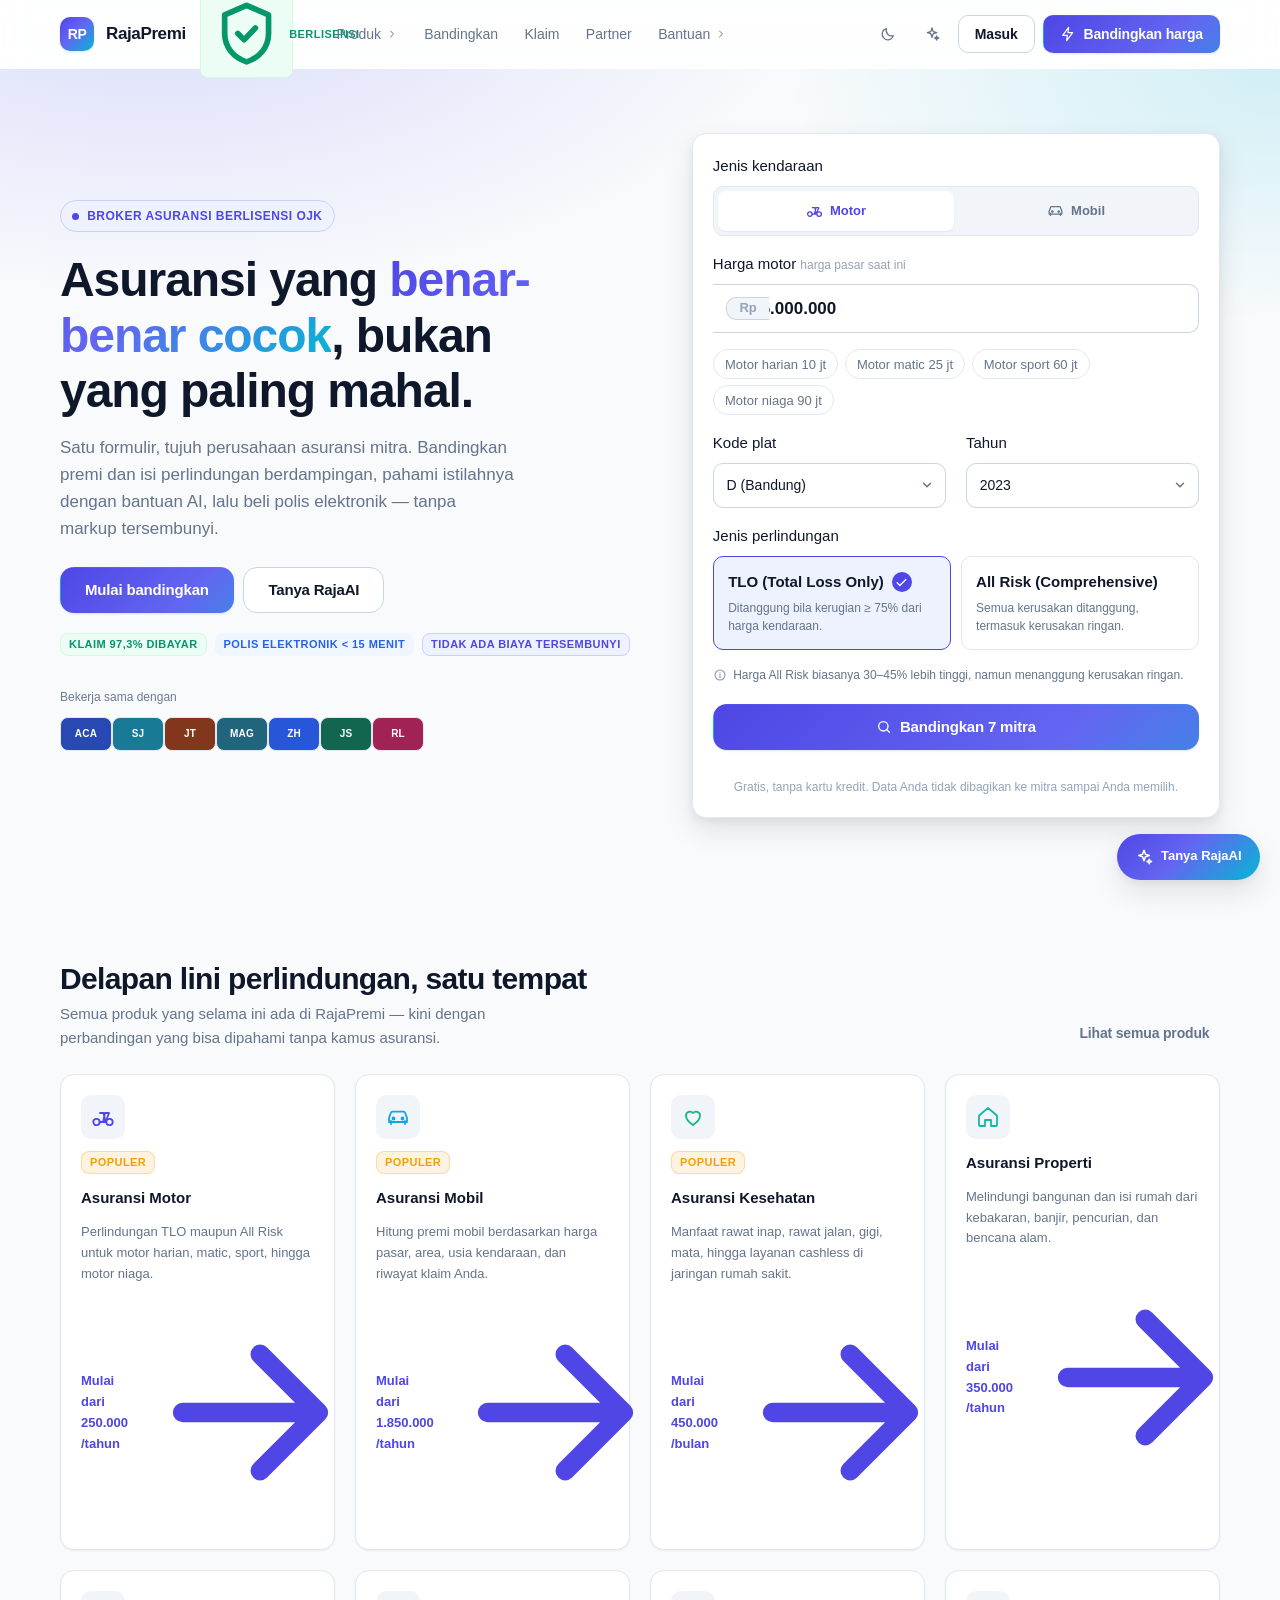
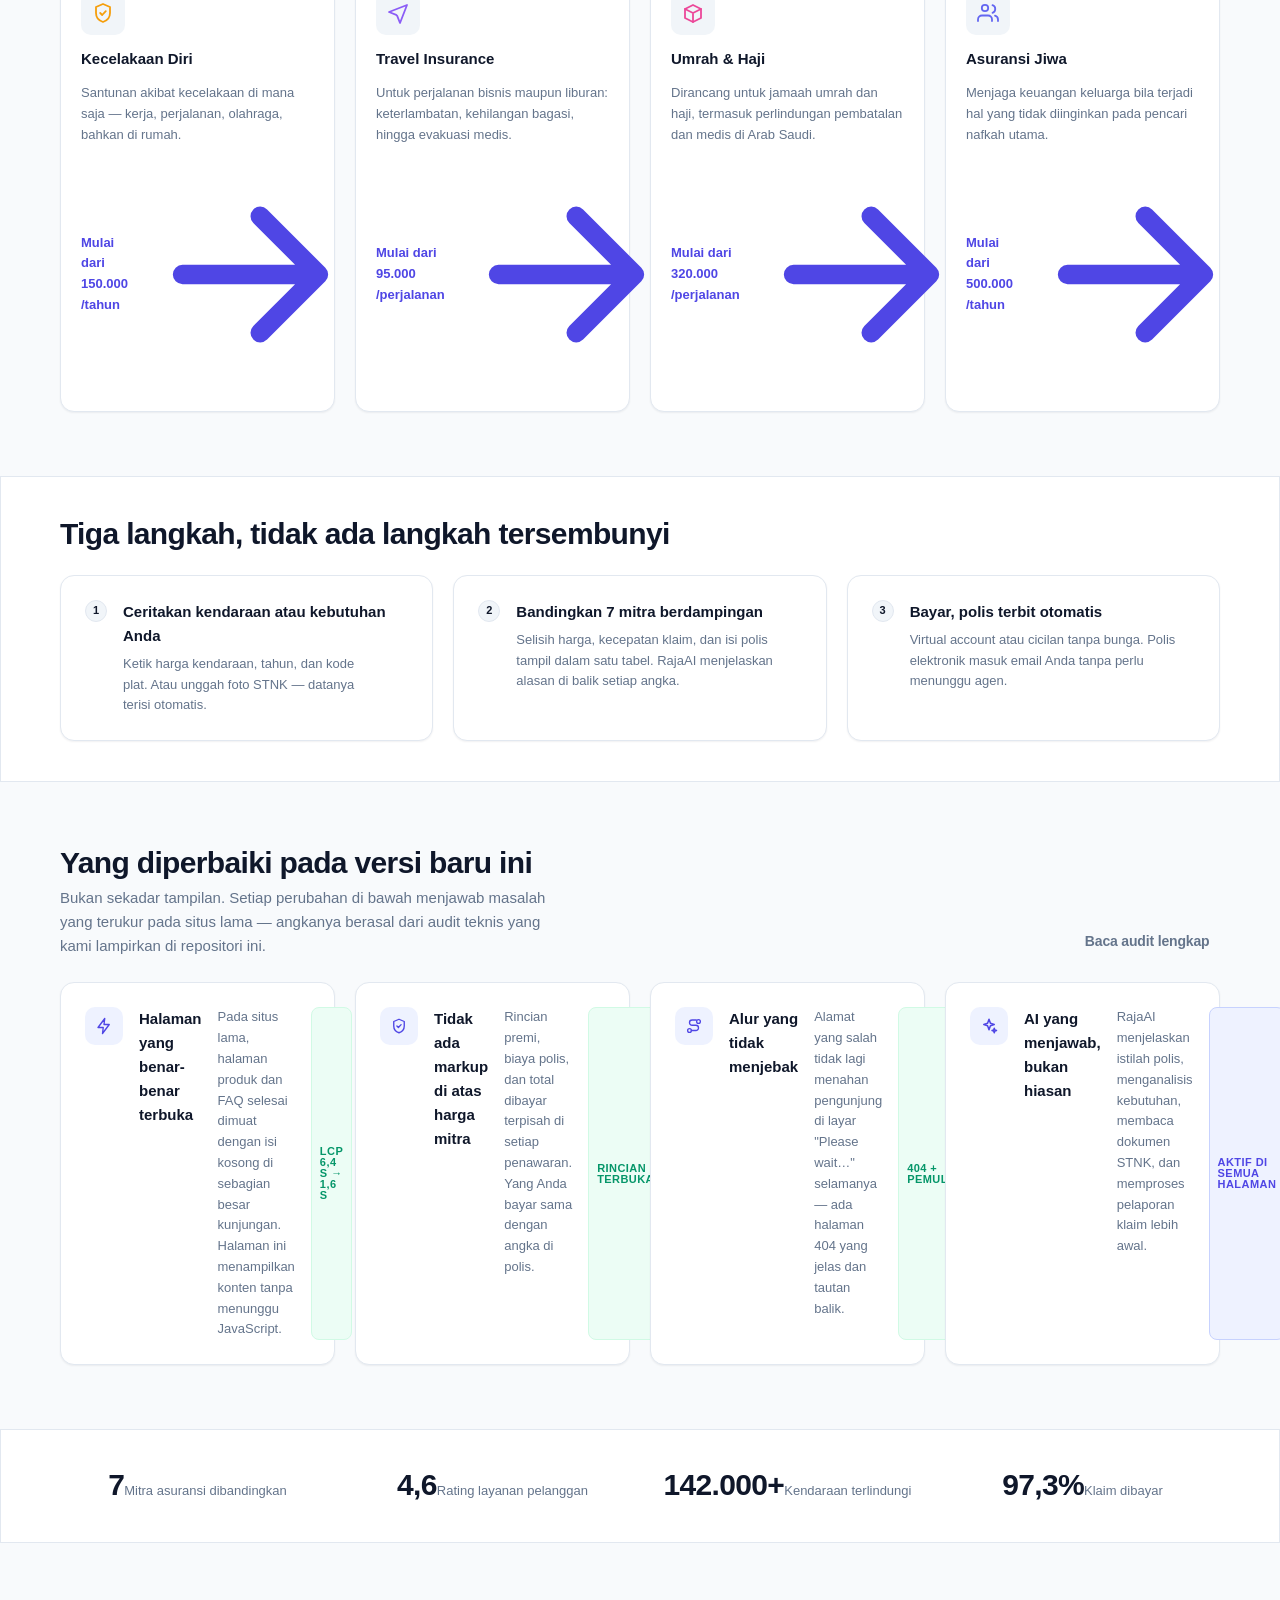
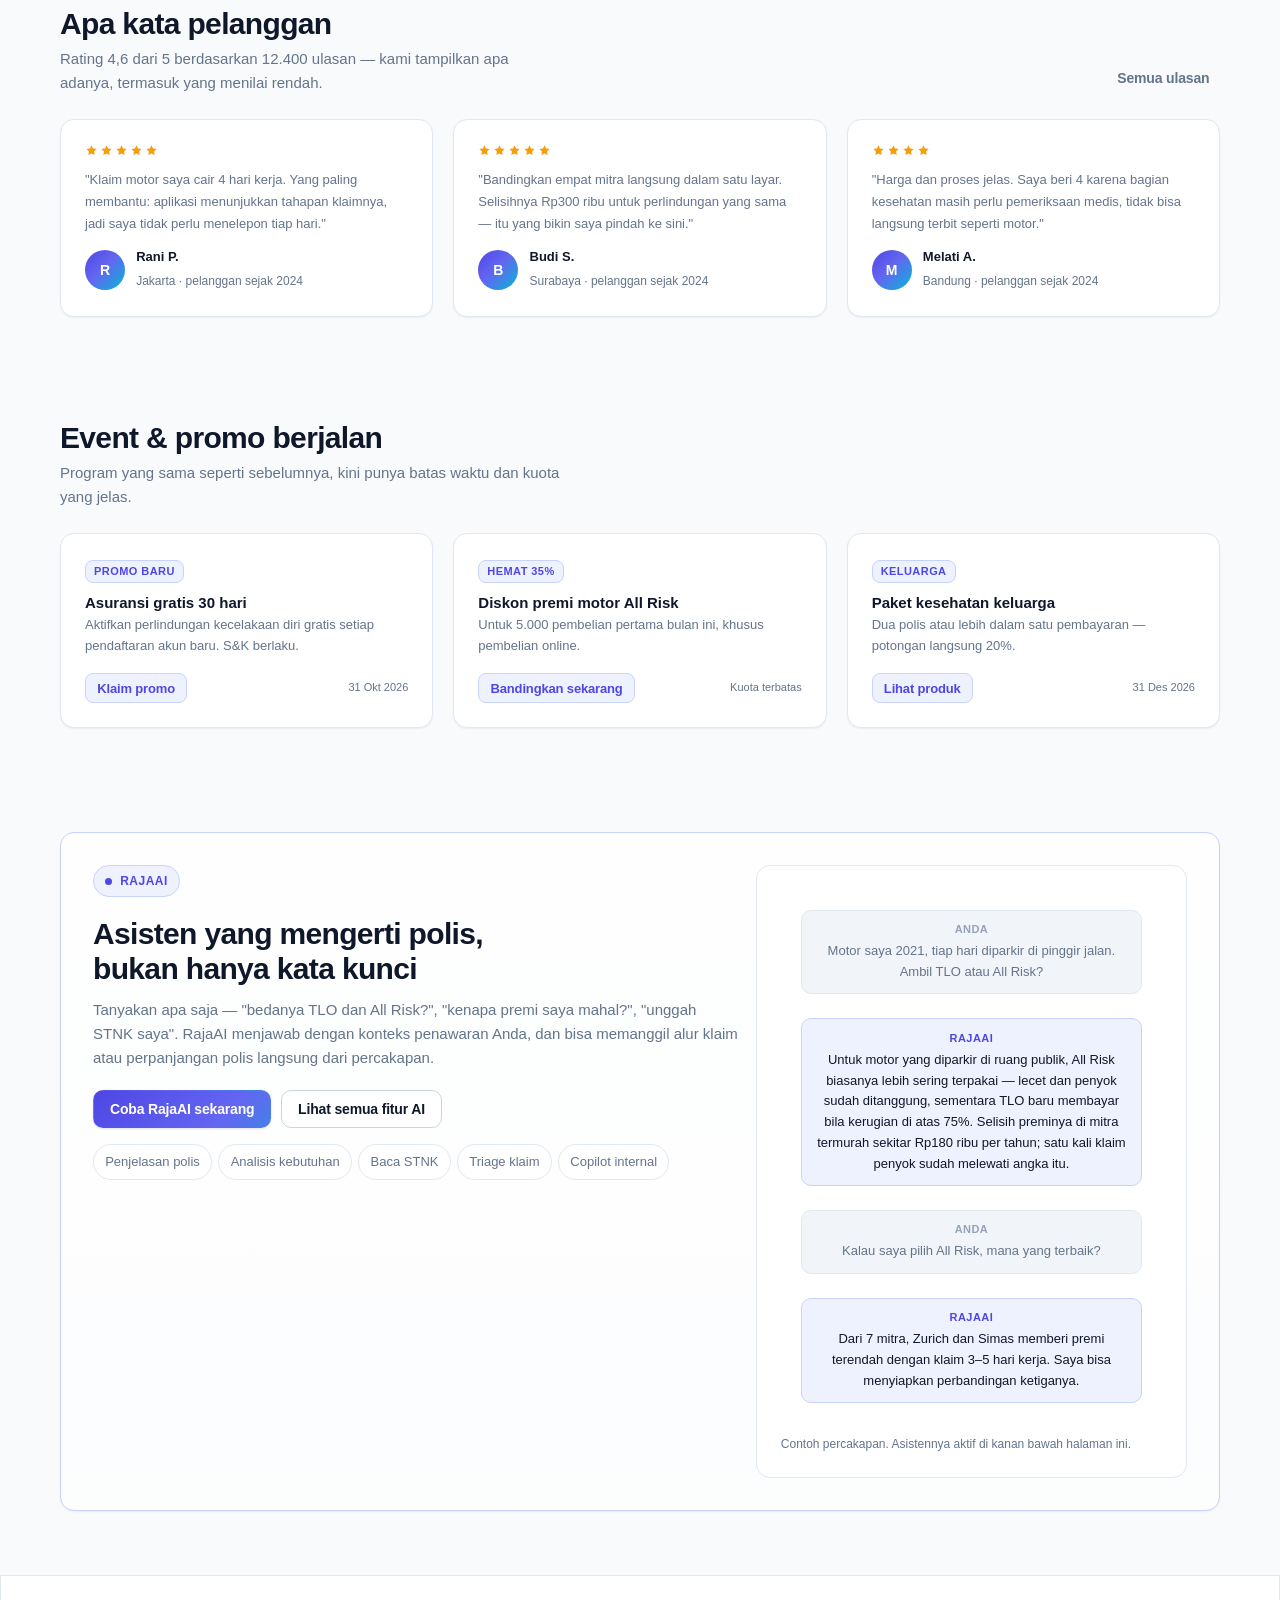
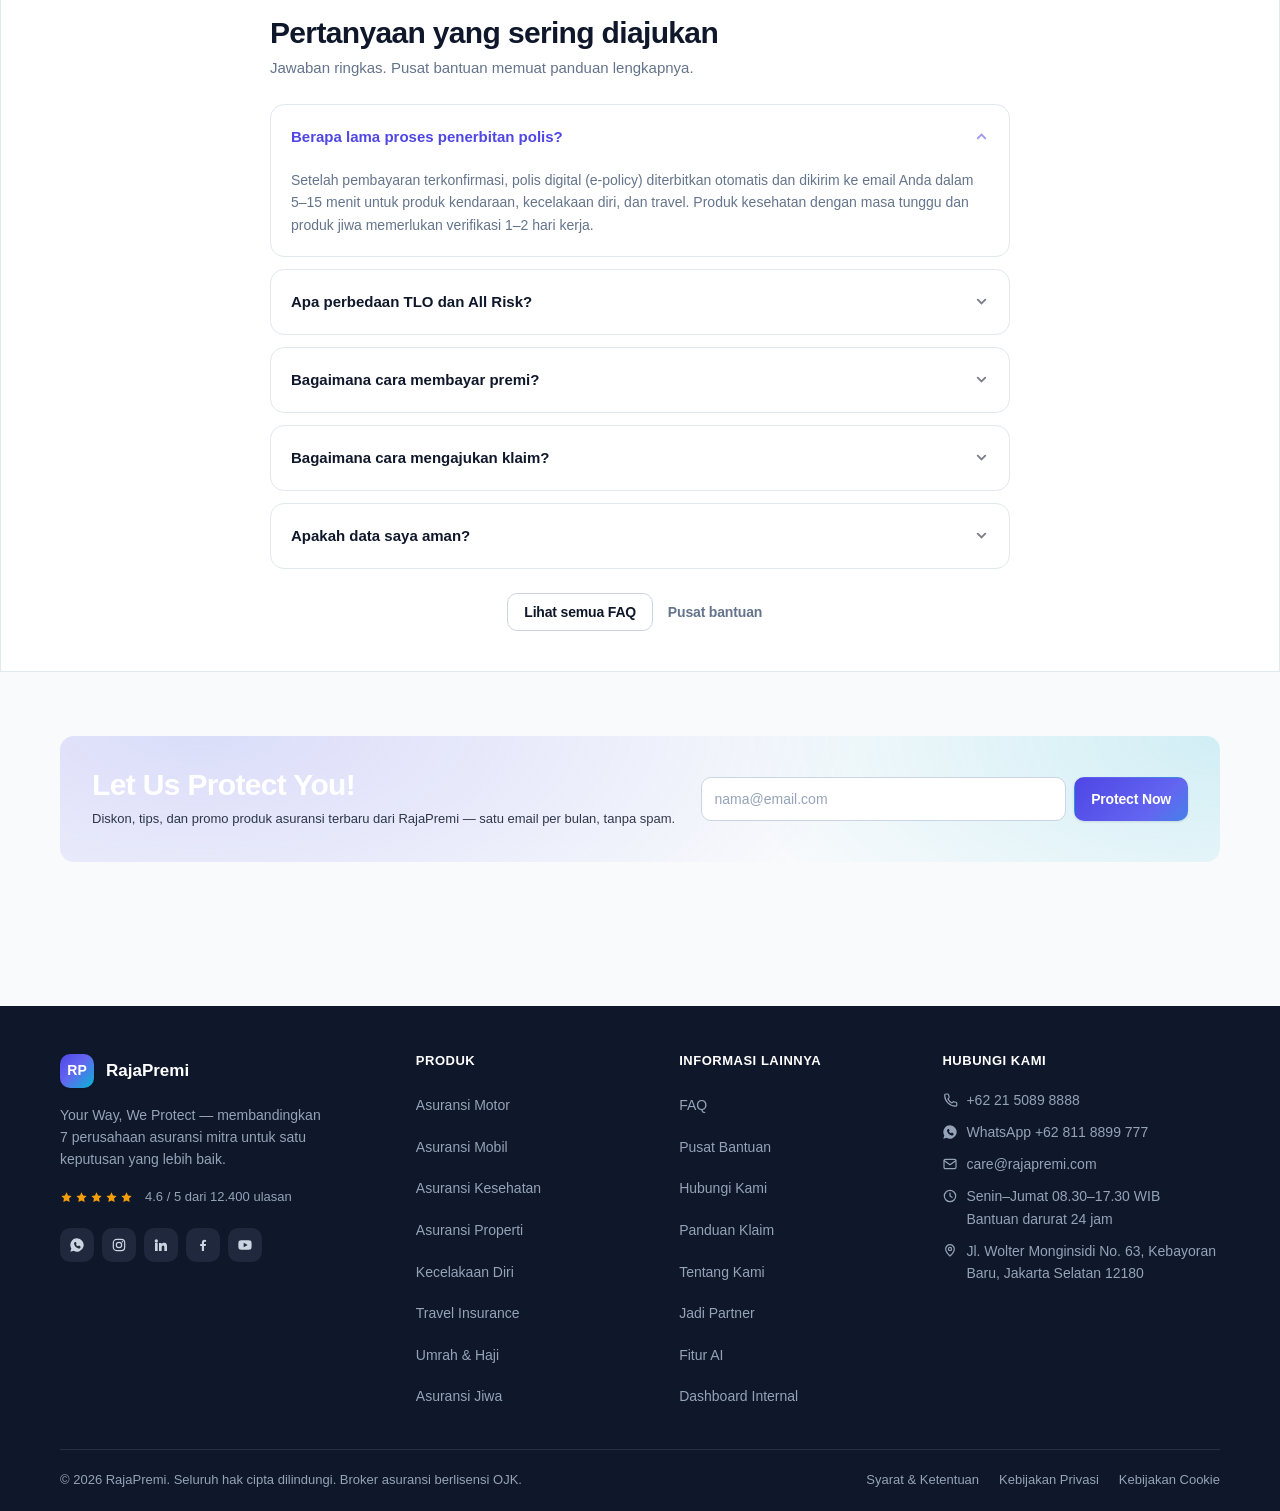
==== commit 42cf8083: "Pre-render homepage content, deep-linkable assistant, safer answer rendering - Product cards, testim" ====
--- a/index.html
+++ b/index.html
@@ -82,7 +82,64 @@
         </div>
         <a class="btn btn-ghost" href="produk.html">Lihat semua produk</a>
       </div>
-      <div class="grid grid-4" id="productGrid"></div>
+      <div class="grid grid-4">
+        <a class="card card-hover prod-card reveal" href="produk.html?id=motor">
+          <span class="prod-ico" style="background:var(--bg-sunken);color:var(--prod-motor)"><svg viewBox="0 0 24 24" fill="none" stroke="currentColor" stroke-width="1.8" stroke-linecap="round" stroke-linejoin="round"><circle cx="5.5" cy="17" r="3.2"/><circle cx="18.5" cy="17" r="3.2"/><path d="M8.5 17h6l-2-9H9m5.5 0H18l-2.5 6.5M14 8l-2 9"/></svg></span>
+          <span class="badge badge-gold" style="align-self:flex-start">Populer</span>
+          <strong>Asuransi Motor</strong>
+          <span class="muted" style="font-size:var(--fs-sm)">Perlindungan TLO maupun All Risk untuk motor harian, matic, sport, hingga motor niaga.</span>
+          <span class="prod-card-cta">Mulai dari 250.000 /tahun<svg viewBox="0 0 24 24" fill="none" stroke="currentColor" stroke-width="2" stroke-linecap="round" stroke-linejoin="round"><path d="M5 12h14M13 6l6 6-6 6"/></svg></span>
+        </a>
+        <a class="card card-hover prod-card reveal" href="produk.html?id=mobil">
+          <span class="prod-ico" style="background:var(--bg-sunken);color:var(--prod-mobil)"><svg viewBox="0 0 24 24" fill="none" stroke="currentColor" stroke-width="1.8" stroke-linecap="round" stroke-linejoin="round"><path d="M5 16v3m14-3v3M3 13l1.8-5A2 2 0 016.7 6.6h10.6A2 2 0 0119.2 8L21 13v4H3z"/><circle cx="7.5" cy="13.5" r="1"/><circle cx="16.5" cy="13.5" r="1"/></svg></span>
+          <span class="badge badge-gold" style="align-self:flex-start">Populer</span>
+          <strong>Asuransi Mobil</strong>
+          <span class="muted" style="font-size:var(--fs-sm)">Hitung premi mobil berdasarkan harga pasar, area, usia kendaraan, dan riwayat klaim Anda.</span>
+          <span class="prod-card-cta">Mulai dari 1.850.000 /tahun<svg viewBox="0 0 24 24" fill="none" stroke="currentColor" stroke-width="2" stroke-linecap="round" stroke-linejoin="round"><path d="M5 12h14M13 6l6 6-6 6"/></svg></span>
+        </a>
+        <a class="card card-hover prod-card reveal" href="produk.html?id=kesehatan">
+          <span class="prod-ico" style="background:var(--bg-sunken);color:var(--prod-kesehatan)"><svg viewBox="0 0 24 24" fill="none" stroke="currentColor" stroke-width="1.8" stroke-linecap="round" stroke-linejoin="round"><path d="M12 20s-7-4.4-7-9.4A4 4 0 0112 8a4 4 0 017 2.6c0 5-7 9.4-7 9.4z"/></svg></span>
+          <span class="badge badge-gold" style="align-self:flex-start">Populer</span>
+          <strong>Asuransi Kesehatan</strong>
+          <span class="muted" style="font-size:var(--fs-sm)">Manfaat rawat inap, rawat jalan, gigi, mata, hingga layanan cashless di jaringan rumah sakit.</span>
+          <span class="prod-card-cta">Mulai dari 450.000 /bulan<svg viewBox="0 0 24 24" fill="none" stroke="currentColor" stroke-width="2" stroke-linecap="round" stroke-linejoin="round"><path d="M5 12h14M13 6l6 6-6 6"/></svg></span>
+        </a>
+        <a class="card card-hover prod-card reveal" href="produk.html?id=properti">
+          <span class="prod-ico" style="background:var(--bg-sunken);color:var(--prod-properti)"><svg viewBox="0 0 24 24" fill="none" stroke="currentColor" stroke-width="1.8" stroke-linecap="round" stroke-linejoin="round"><path d="M3 10.5L12 3l9 7.5V20a1 1 0 01-1 1h-5v-6H9v6H4a1 1 0 01-1-1z"/></svg></span>
+          
+          <strong>Asuransi Properti</strong>
+          <span class="muted" style="font-size:var(--fs-sm)">Melindungi bangunan dan isi rumah dari kebakaran, banjir, pencurian, dan bencana alam.</span>
+          <span class="prod-card-cta">Mulai dari 350.000 /tahun<svg viewBox="0 0 24 24" fill="none" stroke="currentColor" stroke-width="2" stroke-linecap="round" stroke-linejoin="round"><path d="M5 12h14M13 6l6 6-6 6"/></svg></span>
+        </a>
+        <a class="card card-hover prod-card reveal" href="produk.html?id=kecelakaan">
+          <span class="prod-ico" style="background:var(--bg-sunken);color:var(--prod-kecelakaan)"><svg viewBox="0 0 24 24" fill="none" stroke="currentColor" stroke-width="1.8" stroke-linecap="round" stroke-linejoin="round"><path d="M12 3l7 3v6c0 4.5-3 7.7-7 9-4-1.3-7-4.5-7-9V6z"/><path d="M9.2 12l2 2 3.6-3.8"/></svg></span>
+          
+          <strong>Kecelakaan Diri</strong>
+          <span class="muted" style="font-size:var(--fs-sm)">Santunan akibat kecelakaan di mana saja — kerja, perjalanan, olahraga, bahkan di rumah.</span>
+          <span class="prod-card-cta">Mulai dari 150.000 /tahun<svg viewBox="0 0 24 24" fill="none" stroke="currentColor" stroke-width="2" stroke-linecap="round" stroke-linejoin="round"><path d="M5 12h14M13 6l6 6-6 6"/></svg></span>
+        </a>
+        <a class="card card-hover prod-card reveal" href="produk.html?id=travel">
+          <span class="prod-ico" style="background:var(--bg-sunken);color:var(--prod-travel)"><svg viewBox="0 0 24 24" fill="none" stroke="currentColor" stroke-width="1.8" stroke-linecap="round" stroke-linejoin="round"><path d="M10.2 13.8L3 11l18-7-7 18-2.8-7.2z"/></svg></span>
+          
+          <strong>Travel Insurance</strong>
+          <span class="muted" style="font-size:var(--fs-sm)">Untuk perjalanan bisnis maupun liburan: keterlambatan, kehilangan bagasi, hingga evakuasi medis.</span>
+          <span class="prod-card-cta">Mulai dari 95.000 /perjalanan<svg viewBox="0 0 24 24" fill="none" stroke="currentColor" stroke-width="2" stroke-linecap="round" stroke-linejoin="round"><path d="M5 12h14M13 6l6 6-6 6"/></svg></span>
+        </a>
+        <a class="card card-hover prod-card reveal" href="produk.html?id=umrah">
+          <span class="prod-ico" style="background:var(--bg-sunken);color:var(--prod-umrah)"><svg viewBox="0 0 24 24" fill="none" stroke="currentColor" stroke-width="1.8" stroke-linecap="round" stroke-linejoin="round"><path d="M4 8l8-4 8 4v9l-8 4-8-4z"/><path d="M4 8l8 4 8-4M12 12v9"/></svg></span>
+          
+          <strong>Umrah &amp; Haji</strong>
+          <span class="muted" style="font-size:var(--fs-sm)">Dirancang untuk jamaah umrah dan haji, termasuk perlindungan pembatalan dan medis di Arab Saudi.</span>
+          <span class="prod-card-cta">Mulai dari 320.000 /perjalanan<svg viewBox="0 0 24 24" fill="none" stroke="currentColor" stroke-width="2" stroke-linecap="round" stroke-linejoin="round"><path d="M5 12h14M13 6l6 6-6 6"/></svg></span>
+        </a>
+        <a class="card card-hover prod-card reveal" href="produk.html?id=jiwa">
+          <span class="prod-ico" style="background:var(--bg-sunken);color:var(--prod-jiwa)"><svg viewBox="0 0 24 24" fill="none" stroke="currentColor" stroke-width="1.8" stroke-linecap="round" stroke-linejoin="round"><path d="M16 20v-1.5a4 4 0 00-4-4H6a4 4 0 00-4 4V20"/><circle cx="9" cy="7" r="3.2"/><path d="M22 20v-1.5a4 4 0 00-3-3.85M16.5 4.2a4 4 0 010 7.6"/></svg></span>
+          
+          <strong>Asuransi Jiwa</strong>
+          <span class="muted" style="font-size:var(--fs-sm)">Menjaga keuangan keluarga bila terjadi hal yang tidak diinginkan pada pencari nafkah utama.</span>
+          <span class="prod-card-cta">Mulai dari 500.000 /tahun<svg viewBox="0 0 24 24" fill="none" stroke="currentColor" stroke-width="2" stroke-linecap="round" stroke-linejoin="round"><path d="M5 12h14M13 6l6 6-6 6"/></svg></span>
+        </a>
+      </div>
     </div>
   </section>
 
@@ -171,7 +228,29 @@
         </div>
         <a class="btn btn-ghost" href="tentang.html#ulasan">Semua ulasan</a>
       </div>
-      <div class="grid grid-3" id="testimonialGrid"></div>
+      <div class="grid grid-3">
+        <div class="card testimonial-card reveal">
+          <span class="stars"><svg viewBox="0 0 24 24" fill="currentColor"><path d="M12 2.5l2.9 6 6.6.9-4.8 4.6 1.2 6.5-5.9-3.1-5.9 3.1 1.2-6.5L2.5 9.4l6.6-.9z"/></svg><svg viewBox="0 0 24 24" fill="currentColor"><path d="M12 2.5l2.9 6 6.6.9-4.8 4.6 1.2 6.5-5.9-3.1-5.9 3.1 1.2-6.5L2.5 9.4l6.6-.9z"/></svg><svg viewBox="0 0 24 24" fill="currentColor"><path d="M12 2.5l2.9 6 6.6.9-4.8 4.6 1.2 6.5-5.9-3.1-5.9 3.1 1.2-6.5L2.5 9.4l6.6-.9z"/></svg><svg viewBox="0 0 24 24" fill="currentColor"><path d="M12 2.5l2.9 6 6.6.9-4.8 4.6 1.2 6.5-5.9-3.1-5.9 3.1 1.2-6.5L2.5 9.4l6.6-.9z"/></svg><svg viewBox="0 0 24 24" fill="currentColor"><path d="M12 2.5l2.9 6 6.6.9-4.8 4.6 1.2 6.5-5.9-3.1-5.9 3.1 1.2-6.5L2.5 9.4l6.6-.9z"/></svg></span>
+          <blockquote>"Klaim motor saya cair 4 hari kerja. Yang paling membantu: aplikasi menunjukkan tahapan klaimnya, jadi saya tidak perlu menelepon tiap hari."</blockquote>
+          <div class="who"><span class="avatar">R</span>
+            <span><strong style="font-size:var(--fs-sm);display:block">Rani P.</strong>
+            <span class="muted" style="font-size:var(--fs-xs)">Jakarta · pelanggan sejak 2024</span></span></div>
+        </div>
+        <div class="card testimonial-card reveal">
+          <span class="stars"><svg viewBox="0 0 24 24" fill="currentColor"><path d="M12 2.5l2.9 6 6.6.9-4.8 4.6 1.2 6.5-5.9-3.1-5.9 3.1 1.2-6.5L2.5 9.4l6.6-.9z"/></svg><svg viewBox="0 0 24 24" fill="currentColor"><path d="M12 2.5l2.9 6 6.6.9-4.8 4.6 1.2 6.5-5.9-3.1-5.9 3.1 1.2-6.5L2.5 9.4l6.6-.9z"/></svg><svg viewBox="0 0 24 24" fill="currentColor"><path d="M12 2.5l2.9 6 6.6.9-4.8 4.6 1.2 6.5-5.9-3.1-5.9 3.1 1.2-6.5L2.5 9.4l6.6-.9z"/></svg><svg viewBox="0 0 24 24" fill="currentColor"><path d="M12 2.5l2.9 6 6.6.9-4.8 4.6 1.2 6.5-5.9-3.1-5.9 3.1 1.2-6.5L2.5 9.4l6.6-.9z"/></svg><svg viewBox="0 0 24 24" fill="currentColor"><path d="M12 2.5l2.9 6 6.6.9-4.8 4.6 1.2 6.5-5.9-3.1-5.9 3.1 1.2-6.5L2.5 9.4l6.6-.9z"/></svg></span>
+          <blockquote>"Bandingkan empat mitra langsung dalam satu layar. Selisihnya Rp300 ribu untuk perlindungan yang sama — itu yang bikin saya pindah ke sini."</blockquote>
+          <div class="who"><span class="avatar">B</span>
+            <span><strong style="font-size:var(--fs-sm);display:block">Budi S.</strong>
+            <span class="muted" style="font-size:var(--fs-xs)">Surabaya · pelanggan sejak 2024</span></span></div>
+        </div>
+        <div class="card testimonial-card reveal">
+          <span class="stars"><svg viewBox="0 0 24 24" fill="currentColor"><path d="M12 2.5l2.9 6 6.6.9-4.8 4.6 1.2 6.5-5.9-3.1-5.9 3.1 1.2-6.5L2.5 9.4l6.6-.9z"/></svg><svg viewBox="0 0 24 24" fill="currentColor"><path d="M12 2.5l2.9 6 6.6.9-4.8 4.6 1.2 6.5-5.9-3.1-5.9 3.1 1.2-6.5L2.5 9.4l6.6-.9z"/></svg><svg viewBox="0 0 24 24" fill="currentColor"><path d="M12 2.5l2.9 6 6.6.9-4.8 4.6 1.2 6.5-5.9-3.1-5.9 3.1 1.2-6.5L2.5 9.4l6.6-.9z"/></svg><svg viewBox="0 0 24 24" fill="currentColor"><path d="M12 2.5l2.9 6 6.6.9-4.8 4.6 1.2 6.5-5.9-3.1-5.9 3.1 1.2-6.5L2.5 9.4l6.6-.9z"/></svg></span>
+          <blockquote>"Harga dan proses jelas. Saya beri 4 karena bagian kesehatan masih perlu pemeriksaan medis, tidak bisa langsung terbit seperti motor."</blockquote>
+          <div class="who"><span class="avatar">M</span>
+            <span><strong style="font-size:var(--fs-sm);display:block">Melati A.</strong>
+            <span class="muted" style="font-size:var(--fs-xs)">Bandung · pelanggan sejak 2024</span></span></div>
+        </div>
+      </div>
     </div>
   </section>
 
@@ -179,7 +258,35 @@
   <section class="section section-sm">
     <div class="container">
       <div class="section-head"><div><h2>Event &amp; promo berjalan</h2><p>Program yang sama seperti sebelumnya, kini punya batas waktu dan kuota yang jelas.</p></div></div>
-      <div class="grid grid-3" id="promoGrid"></div>
+      <div class="grid grid-3">
+        <div class="card card-hover reveal">
+          <span class="badge badge-primary">Promo Baru</span>
+          <strong style="margin-top:.5rem;display:block">Asuransi gratis 30 hari</strong>
+          <p class="muted" style="font-size:var(--fs-sm)">Aktifkan perlindungan kecelakaan diri gratis setiap pendaftaran akun baru. S&amp;K berlaku.</p>
+          <div class="row" style="gap:.5rem;justify-content:space-between;margin-top:auto">
+            <a class="btn btn-soft btn-sm" href="daftar.html">Klaim promo</a>
+            <span class="muted" style="font-size:var(--fs-2xs)">31 Okt 2026</span>
+          </div>
+        </div>
+        <div class="card card-hover reveal">
+          <span class="badge badge-primary">Hemat 35%</span>
+          <strong style="margin-top:.5rem;display:block">Diskon premi motor All Risk</strong>
+          <p class="muted" style="font-size:var(--fs-sm)">Untuk 5.000 pembelian pertama bulan ini, khusus pembelian online.</p>
+          <div class="row" style="gap:.5rem;justify-content:space-between;margin-top:auto">
+            <a class="btn btn-soft btn-sm" href="bandingkan.html">Bandingkan sekarang</a>
+            <span class="muted" style="font-size:var(--fs-2xs)">Kuota terbatas</span>
+          </div>
+        </div>
+        <div class="card card-hover reveal">
+          <span class="badge badge-primary">Keluarga</span>
+          <strong style="margin-top:.5rem;display:block">Paket kesehatan keluarga</strong>
+          <p class="muted" style="font-size:var(--fs-sm)">Dua polis atau lebih dalam satu pembayaran — potongan langsung 20%.</p>
+          <div class="row" style="gap:.5rem;justify-content:space-between;margin-top:auto">
+            <a class="btn btn-soft btn-sm" href="produk.html?id=kesehatan">Lihat produk</a>
+            <span class="muted" style="font-size:var(--fs-2xs)">31 Des 2026</span>
+          </div>
+        </div>
+      </div>
     </div>
   </section>
 
@@ -219,7 +326,18 @@
   <section class="section section-sm surface">
     <div class="container container-narrow">
       <div class="section-head"><div><h2>Pertanyaan yang sering diajukan</h2><p>Jawaban ringkas. Pusat bantuan memuat panduan lengkapnya.</p></div></div>
-      <div id="faqTeaser"></div>
+      <div id="faqTeaser">
+        <details class="acc" open><summary>Berapa lama proses penerbitan polis?</summary>
+          <div class="acc-body">Setelah pembayaran terkonfirmasi, polis digital (e-policy) diterbitkan otomatis dan dikirim ke email Anda dalam 5–15 menit untuk produk kendaraan, kecelakaan diri, dan travel. Produk kesehatan dengan masa tunggu dan produk jiwa memerlukan verifikasi 1–2 hari kerja.</div></details>
+        <details class="acc"><summary>Apa perbedaan TLO dan All Risk?</summary>
+          <div class="acc-body">TLO (Total Loss Only) menanggung kerugian bila kendaraan hilang atau kerusakan mencapai minimal 75% dari nilai kendaraan. All Risk menanggung seluruh kerusakan termasuk lecet dan penyok ringan. Premi All Risk umumnya 30–45% lebih tinggi dari TLO.</div></details>
+        <details class="acc"><summary>Bagaimana cara membayar premi?</summary>
+          <div class="acc-body">Kami menerima transfer bank, virtual account (BCA, Mandiri, BNI, BRI, Permata), kartu kredit, dan GoPay/OVO untuk premi di bawah Rp 10 juta. Semua pembayaran diproses oleh payment gateway berlisensi Bank Indonesia.</div></details>
+        <details class="acc"><summary>Bagaimana cara mengajukan klaim?</summary>
+          <div class="acc-body">Buka menu Klaim di aplikasi, pilih polis, unggah foto kerusakan dan dokumen pendukung. Anda akan menerima nomor klaim dan bisa memantau status setiap tahap. Untuk klaim darurat, hubungi bantuan 24 jam kami.</div></details>
+        <details class="acc"><summary>Apakah data saya aman?</summary>
+          <div class="acc-body">Data dienkripsi saat transit (TLS 1.3) dan saat disimpan. Akses ke data pribadi dibatasi dan diaudit. Kami tidak pernah menjual data nasabah kepada pihak ketiga. Detail lengkap ada di Kebijakan Privasi.</div></details>
+      </div>
       <div class="text-center" style="margin-top:var(--s-6)">
         <a class="btn btn-secondary" href="faq.html">Lihat semua FAQ</a>
         <a class="btn btn-ghost" href="bantuan.html">Pusat bantuan</a>
@@ -261,54 +379,6 @@
     return '<span class="provider-logo" style="background:' + p.tint + '" title="' + RP.esc(p.name) + '">' + RP.esc(p.abbr) + '</span>';
   }).join('');
 
-  /* product grid */
-  var grid = document.getElementById('productGrid');
-  if (grid) grid.innerHTML = D.PRODUCTS.map(function (p) {
-    return '<a class="card card-hover prod-card reveal" href="produk.html?id=' + p.id + '">' +
-      '<span class="prod-ico" style="background:' + (p.tint || 'var(--primary-soft)') + '22;color:' + (p.tint || 'var(--primary)') + '">' + (D.ICONS[p.icon] || '') + '</span>' +
-      (p.popular ? '<span class="badge badge-gold" style="align-self:flex-start">Populer</span>' : '') +
-      '<strong>' + RP.esc(p.name) + '</strong>' +
-      '<span class="muted" style="font-size:var(--fs-sm)">' + RP.esc(p.desc) + '</span>' +
-      '<span class="prod-card-cta">Mulai dari ' + D.rupiah(p.from, false) + ' ' + RP.esc(p.unit) + (D.ICONS.arrow || '') + '</span>' +
-    '</a>';
-  }).join('');
-
-  /* testimonials — real rating, mixed scores, kept honest */
-  var t = [
-    { n: 'Rani P.', c: 'Jakarta', r: 5, q: 'Klaim motor saya cair 4 hari kerja. Yang paling membantu: aplikasi menunjukkan tahapan klaimnya, jadi saya tidak perlu menelepon tiap hari.' },
-    { n: 'Budi S.', c: 'Surabaya', r: 5, q: 'Bandingkan empat mitra langsung dalam satu layar. Selisihnya Rp300 ribu untuk perlindungan yang sama — itu yang bikin saya pindah ke sini.' },
-    { n: 'Melati A.', c: 'Bandung', r: 4, q: 'Harga dan proses jelas. Saya beri 4 karena bagian kesehatan masih perlu pemeriksaan medis, tidak bisa langsung terbit seperti motor.' }
-  ];
-  var tg = document.getElementById('testimonialGrid');
-  if (tg) tg.innerHTML = t.map(function (x) {
-    return '<div class="card testimonial-card reveal">' +
-      '<span class="stars">' + D.ICONS.star.repeat(x.r) + '</span>' +
-      '<blockquote>"' + RP.esc(x.q) + '"</blockquote>' +
-      '<div class="who"><span class="avatar">' + RP.esc(x.n.charAt(0)) + '</span>' +
-      '<span><strong style="font-size:var(--fs-sm);display:block">' + RP.esc(x.n) + '</strong>' +
-      '<span class="muted" style="font-size:var(--fs-xs)">' + RP.esc(x.c) + ' · pelanggan sejak 2024</span></span></div>' +
-    '</div>';
-  }).join('');
-
-  /* promos */
-  var pg = document.getElementById('promoGrid');
-  if (pg) pg.innerHTML = D.PROMOS.map(function (p) {
-    return '<div class="card card-hover reveal">' +
-      '<span class="badge badge-primary">' + RP.esc(p.tag) + '</span>' +
-      '<strong style="margin-top:.5rem;display:block">' + RP.esc(p.title) + '</strong>' +
-      '<p class="muted" style="font-size:var(--fs-sm)">' + RP.esc(p.desc) + '</p>' +
-      '<div class="row" style="gap:.5rem;justify-content:space-between;margin-top:auto">' +
-        '<a class="btn btn-soft btn-sm" href="' + p.href + '">' + RP.esc(p.cta) + '</a>' +
-        '<span class="muted" style="font-size:var(--fs-2xs)">' + RP.esc(p.until) + '</span>' +
-      '</div></div>';
-  }).join('');
-
-  /* FAQ teaser — native disclosure, no JS needed to open */
-  var fq = document.getElementById('faqTeaser');
-  if (fq) fq.innerHTML = D.FAQ.slice(0, 5).map(function (f, i) {
-    return '<details class="acc"' + (i === 0 ? ' open' : '') + '><summary>' + RP.esc(f.q) + '</summary>' +
-      '<div class="acc-body">' + RP.esc(f.a) + '</div></details>';
-  }).join('');
 
   /* feature icons */
   var icons = { icoBolt: 'bolt', icoShield: 'shield', icoRoute: 'route', icoSpark: 'spark' };
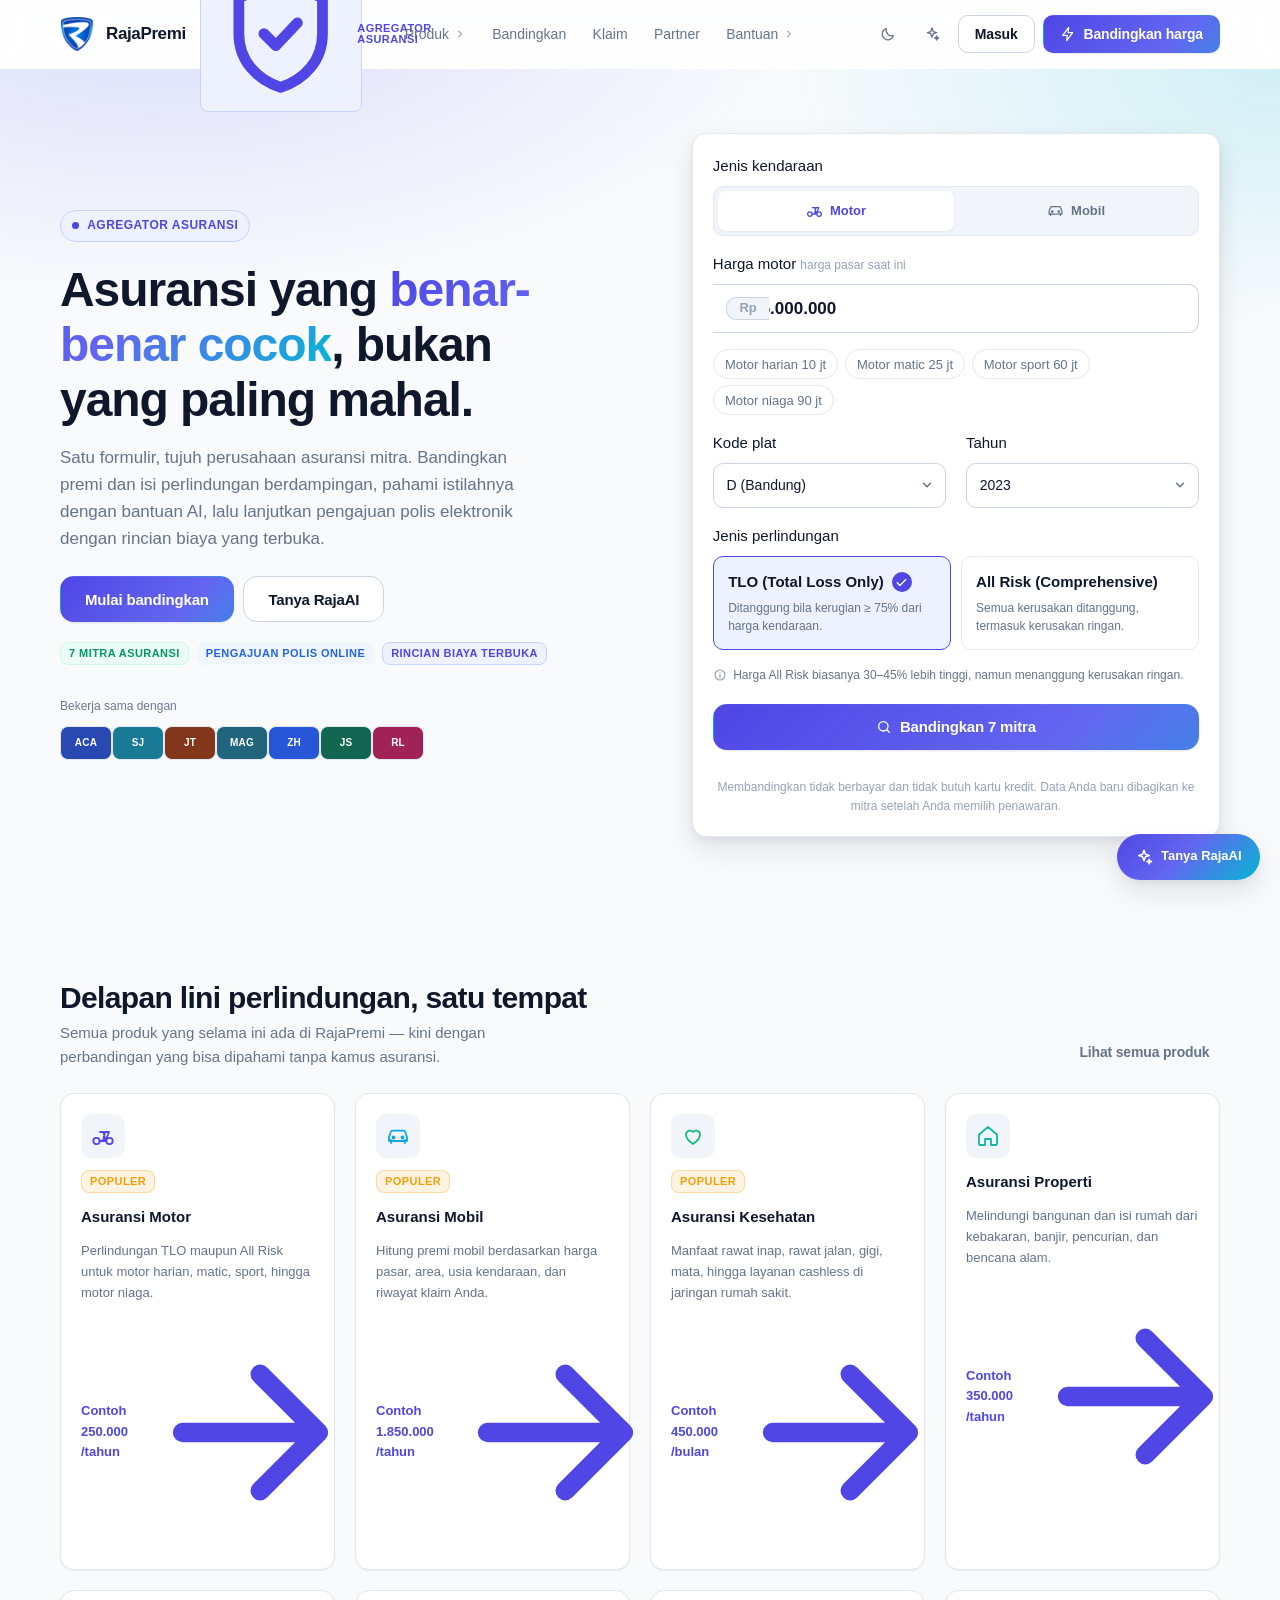
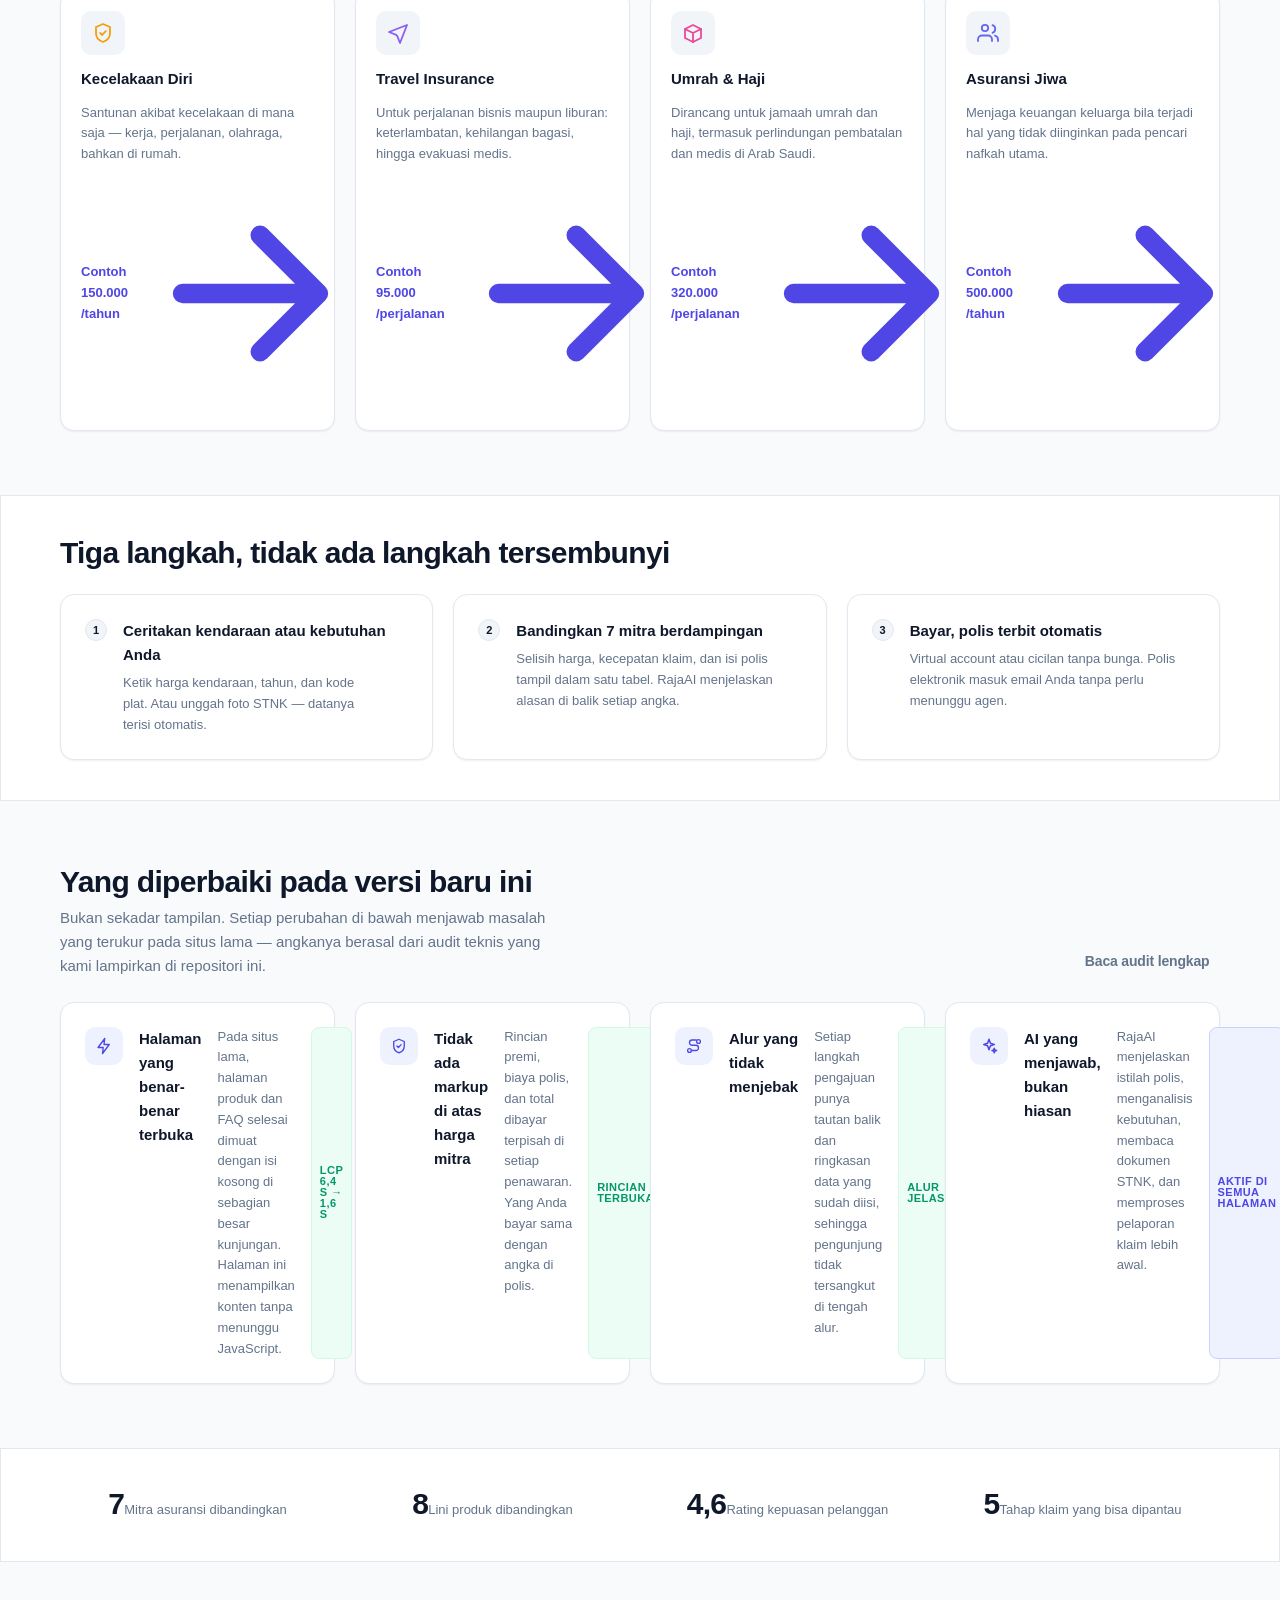
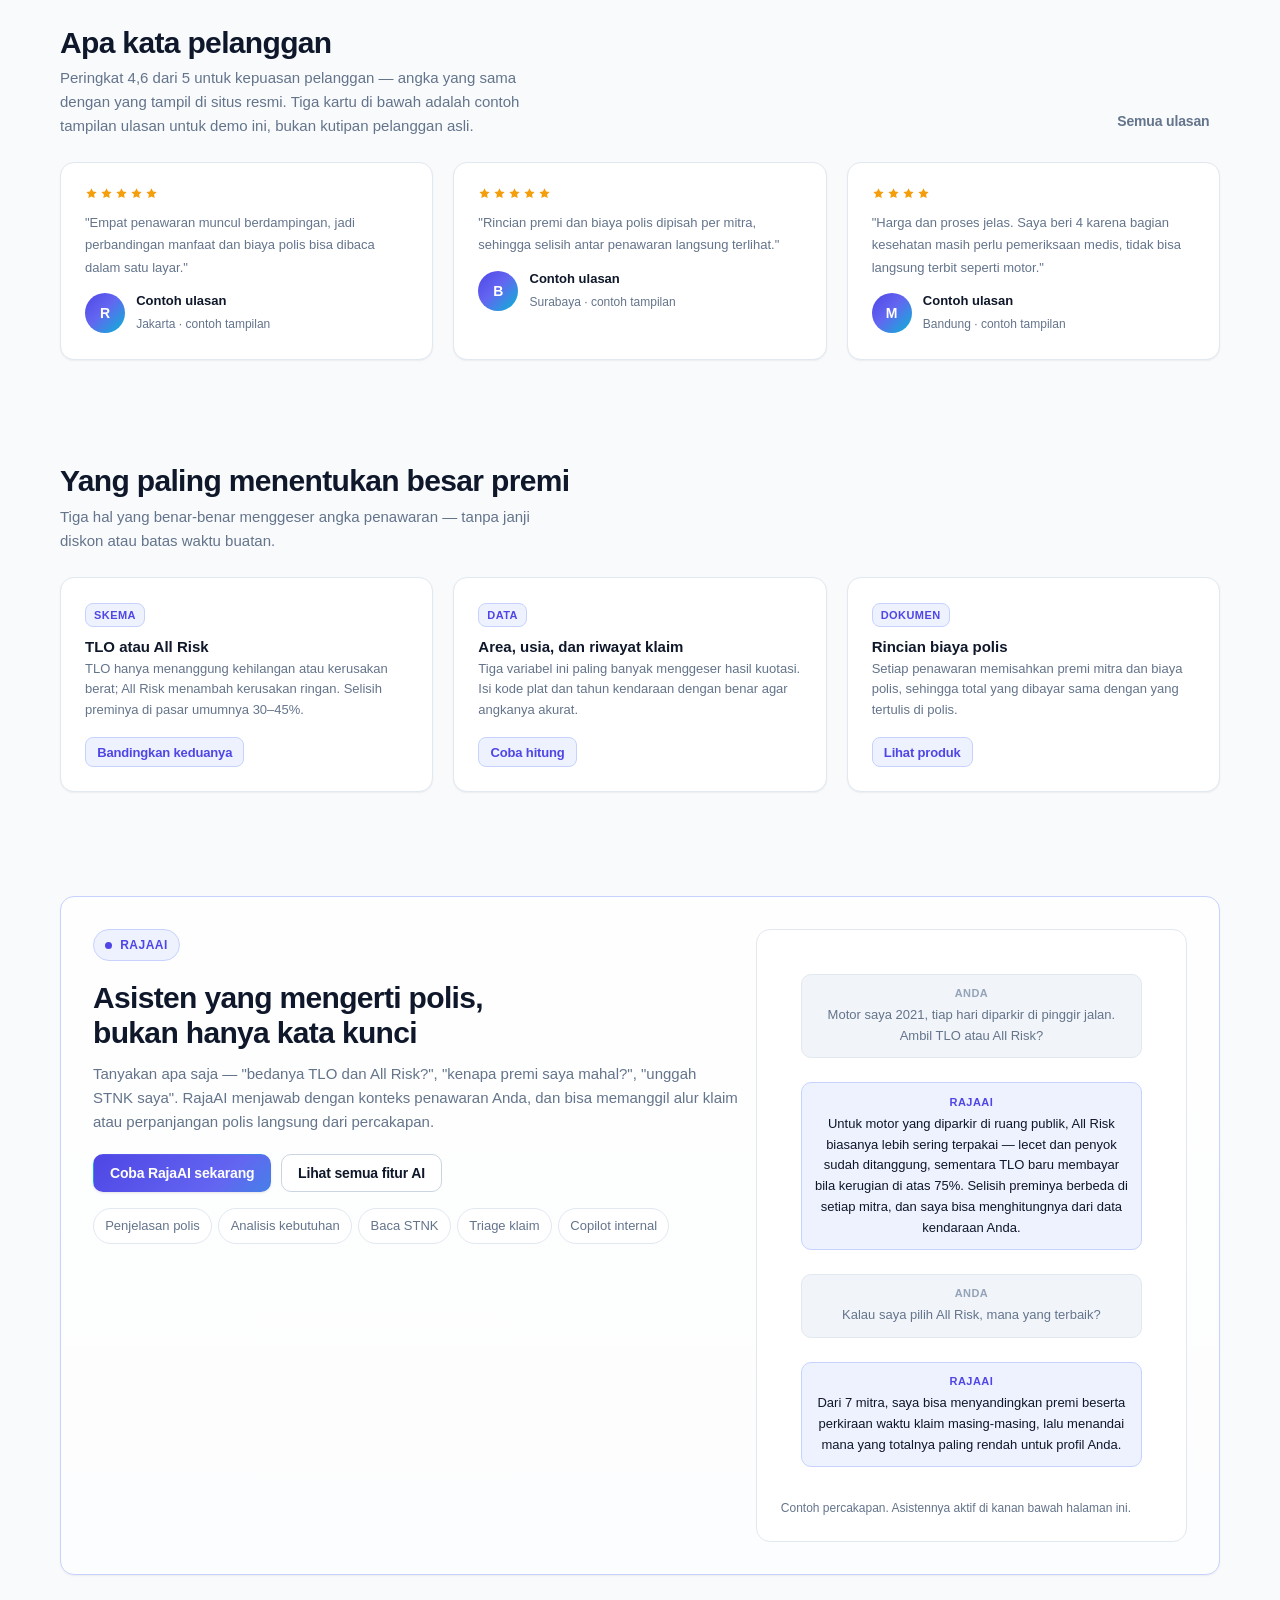
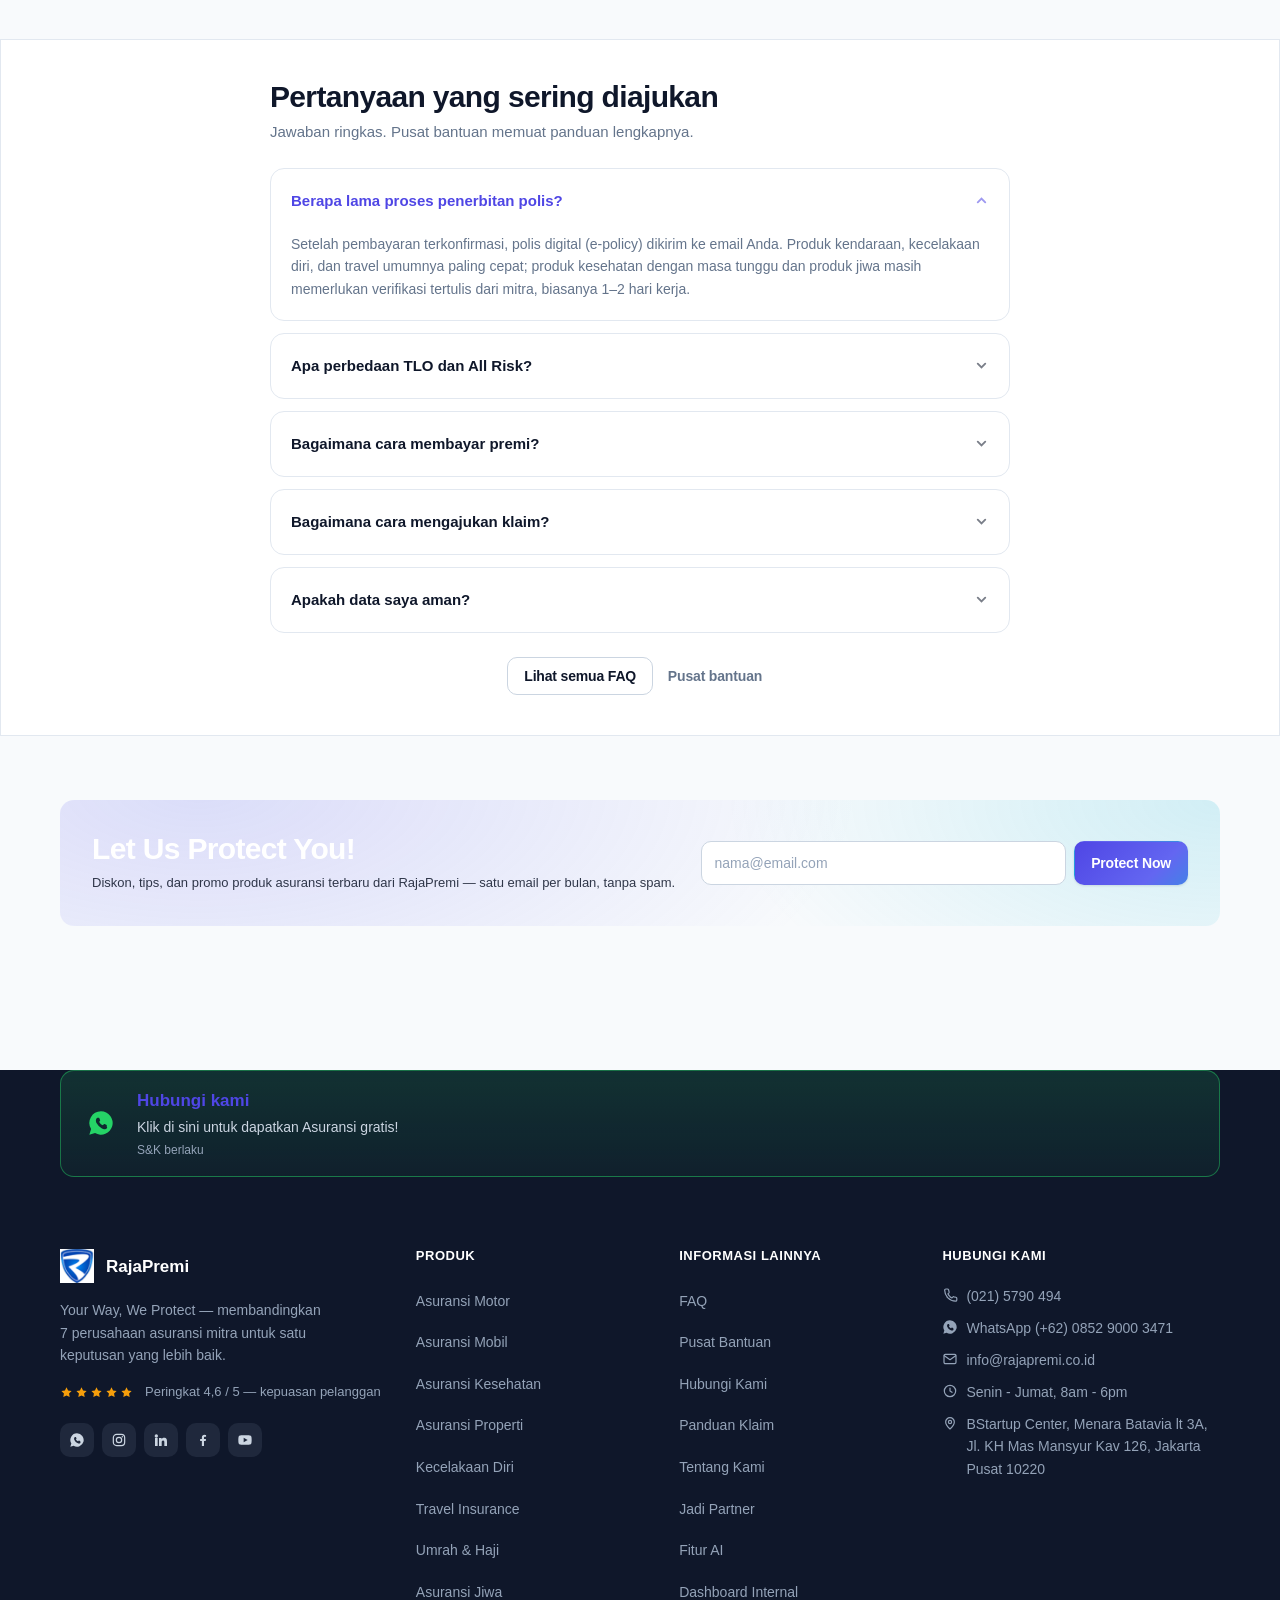
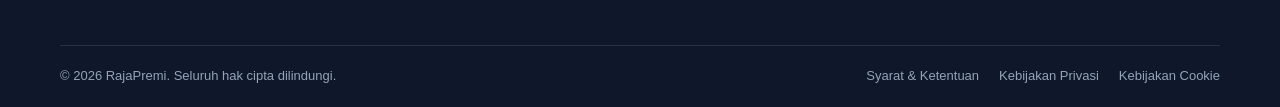
==== commit bd5ec28c: "Keep the original logo and WhatsApp chat box, drop the error page, correct wording - Header/drawer/f" ====
--- a/index.html
+++ b/index.html
@@ -3,20 +3,22 @@
 <head>
 <meta charset="utf-8">
 <meta name="viewport" content="width=device-width, initial-scale=1">
-<title>RajaPremi — Bandingkan 7 asuransi mitra, pilih yang benar dalam 3 menit</title>
-<meta name="description" content="Bandingkan premi asuransi motor, mobil, kesehatan, properti, travel, umrah, dan jiwa dari 7 perusahaan asuransi mitra sekaligus. Tanpa biaya tersembunyi, dibantu RajaAI.">
+<title>RajaPremi — Bandingkan 7 asuransi mitra, pilih yang sesuai kebutuhan</title>
+<meta name="description" content="Bandingkan premi asuransi motor, mobil, kesehatan, properti, travel, umrah, dan jiwa dari 7 perusahaan asuransi mitra sekaligus, dengan rincian biaya polis terbuka dan bantuan RajaAI.">
 <meta name="theme-color" content="#4338ca">
 <link rel="canonical" href="https://pljkt.github.io/rajapremi-modern/">
 <meta property="og:type" content="website">
 <meta property="og:title" content="RajaPremi — Your Way, We Protect">
-<meta property="og:description" content="7 mitra, satu keputusan. Bandingkan premi dan perlindungan, lalu beli polis dalam 3 menit.">
-<link rel="icon" href="data:image/svg+xml,%3Csvg xmlns='http://www.w3.org/2000/svg' viewBox='0 0 32 32'%3E%3Crect width='32' height='32' rx='8' fill='%234338ca'/%3E%3Ctext x='16' y='22' font-family='system-ui' font-size='15' font-weight='800' fill='white' text-anchor='middle'%3ERP%3C/text%3E%3C/svg%3E">
+<meta property="og:description" content="7 mitra, satu keputusan. Bandingkan premi dan perlindungan, lalu lanjutkan pengajuan polis secara online.">
+<link rel="icon" href="assets/img/brand/favicon.ico" sizes="any">
+<link rel="icon" type="image/png" sizes="32x32" href="assets/img/brand/favicon-32x32.png">
+<link rel="apple-touch-icon" href="assets/img/brand/apple-touch-icon.png">
 <link rel="stylesheet" href="assets/css/tokens.css">
 <link rel="stylesheet" href="assets/css/base.css">
 <link rel="stylesheet" href="assets/css/components.css">
 <link rel="stylesheet" href="assets/css/product.css">
 <script type="application/ld+json">
-{"@context":"https://schema.org","@type":"InsuranceAgency","name":"RajaPremi","url":"https://www.rajapremi.com/","description":"Broker asuransi berlisensi OJK yang membandingkan produk dari 7 perusahaan asuransi mitra.","aggregateRating":{"@type":"AggregateRating","ratingValue":"4.6","reviewCount":"12400"}}
+{"@context":"https://schema.org","@type":"InsuranceAgency","name":"RajaPremi","url":"https://www.rajapremi.com/","description":"Agregator asuransi yang membandingkan produk dari 7 perusahaan asuransi mitra.","aggregateRating":{"@type":"AggregateRating","ratingValue":"4.6"}}
 </script>
 </head>
 <body>
@@ -30,20 +32,20 @@
     <div class="container">
       <div class="hero-grid">
         <div>
-          <span class="eyebrow"><span class="dot"></span> Broker asuransi berlisensi OJK</span>
+          <span class="eyebrow"><span class="dot"></span> Agregator asuransi</span>
           <h1>Asuransi yang <span class="grad">benar-benar cocok</span>, bukan yang paling mahal.</h1>
           <p class="hero-lead">
             Satu formulir, tujuh perusahaan asuransi mitra. Bandingkan premi dan isi perlindungan berdampingan,
-            pahami istilahnya dengan bantuan AI, lalu beli polis elektronik — tanpa markup tersembunyi.
+            pahami istilahnya dengan bantuan AI, lalu lanjutkan pengajuan polis elektronik dengan rincian biaya yang terbuka.
           </p>
           <div class="row" style="gap:.6rem;flex-wrap:wrap">
             <a class="btn btn-primary btn-lg" href="bandingkan.html">Mulai bandingkan</a>
             <button class="btn btn-secondary btn-lg" data-ai-open data-ai-seed="Produk apa yang cocok untuk saya?">Tanya RajaAI</button>
           </div>
           <div class="hero-badges">
-            <span class="badge badge-success">Klaim 97,3% dibayar</span>
-            <span class="badge badge-info">Polis elektronik &lt; 15 menit</span>
-            <span class="badge badge-primary">Tidak ada biaya tersembunyi</span>
+            <span class="badge badge-success">7 mitra asuransi</span>
+            <span class="badge badge-info">Pengajuan polis online</span>
+            <span class="badge badge-primary">Rincian biaya terbuka</span>
           </div>
           <div class="trust-logos" style="margin-top:var(--s-8)">
             <span class="muted" style="font-size:var(--fs-xs);width:100%;margin-bottom:-.4rem">Bekerja sama dengan</span>
@@ -88,56 +90,56 @@
           <span class="badge badge-gold" style="align-self:flex-start">Populer</span>
           <strong>Asuransi Motor</strong>
           <span class="muted" style="font-size:var(--fs-sm)">Perlindungan TLO maupun All Risk untuk motor harian, matic, sport, hingga motor niaga.</span>
-          <span class="prod-card-cta">Mulai dari 250.000 /tahun<svg viewBox="0 0 24 24" fill="none" stroke="currentColor" stroke-width="2" stroke-linecap="round" stroke-linejoin="round"><path d="M5 12h14M13 6l6 6-6 6"/></svg></span>
+          <span class="prod-card-cta">Contoh 250.000 /tahun<svg viewBox="0 0 24 24" fill="none" stroke="currentColor" stroke-width="2" stroke-linecap="round" stroke-linejoin="round"><path d="M5 12h14M13 6l6 6-6 6"/></svg></span>
         </a>
         <a class="card card-hover prod-card reveal" href="produk.html?id=mobil">
           <span class="prod-ico" style="background:var(--bg-sunken);color:var(--prod-mobil)"><svg viewBox="0 0 24 24" fill="none" stroke="currentColor" stroke-width="1.8" stroke-linecap="round" stroke-linejoin="round"><path d="M5 16v3m14-3v3M3 13l1.8-5A2 2 0 016.7 6.6h10.6A2 2 0 0119.2 8L21 13v4H3z"/><circle cx="7.5" cy="13.5" r="1"/><circle cx="16.5" cy="13.5" r="1"/></svg></span>
           <span class="badge badge-gold" style="align-self:flex-start">Populer</span>
           <strong>Asuransi Mobil</strong>
           <span class="muted" style="font-size:var(--fs-sm)">Hitung premi mobil berdasarkan harga pasar, area, usia kendaraan, dan riwayat klaim Anda.</span>
-          <span class="prod-card-cta">Mulai dari 1.850.000 /tahun<svg viewBox="0 0 24 24" fill="none" stroke="currentColor" stroke-width="2" stroke-linecap="round" stroke-linejoin="round"><path d="M5 12h14M13 6l6 6-6 6"/></svg></span>
+          <span class="prod-card-cta">Contoh 1.850.000 /tahun<svg viewBox="0 0 24 24" fill="none" stroke="currentColor" stroke-width="2" stroke-linecap="round" stroke-linejoin="round"><path d="M5 12h14M13 6l6 6-6 6"/></svg></span>
         </a>
         <a class="card card-hover prod-card reveal" href="produk.html?id=kesehatan">
           <span class="prod-ico" style="background:var(--bg-sunken);color:var(--prod-kesehatan)"><svg viewBox="0 0 24 24" fill="none" stroke="currentColor" stroke-width="1.8" stroke-linecap="round" stroke-linejoin="round"><path d="M12 20s-7-4.4-7-9.4A4 4 0 0112 8a4 4 0 017 2.6c0 5-7 9.4-7 9.4z"/></svg></span>
           <span class="badge badge-gold" style="align-self:flex-start">Populer</span>
           <strong>Asuransi Kesehatan</strong>
           <span class="muted" style="font-size:var(--fs-sm)">Manfaat rawat inap, rawat jalan, gigi, mata, hingga layanan cashless di jaringan rumah sakit.</span>
-          <span class="prod-card-cta">Mulai dari 450.000 /bulan<svg viewBox="0 0 24 24" fill="none" stroke="currentColor" stroke-width="2" stroke-linecap="round" stroke-linejoin="round"><path d="M5 12h14M13 6l6 6-6 6"/></svg></span>
+          <span class="prod-card-cta">Contoh 450.000 /bulan<svg viewBox="0 0 24 24" fill="none" stroke="currentColor" stroke-width="2" stroke-linecap="round" stroke-linejoin="round"><path d="M5 12h14M13 6l6 6-6 6"/></svg></span>
         </a>
         <a class="card card-hover prod-card reveal" href="produk.html?id=properti">
           <span class="prod-ico" style="background:var(--bg-sunken);color:var(--prod-properti)"><svg viewBox="0 0 24 24" fill="none" stroke="currentColor" stroke-width="1.8" stroke-linecap="round" stroke-linejoin="round"><path d="M3 10.5L12 3l9 7.5V20a1 1 0 01-1 1h-5v-6H9v6H4a1 1 0 01-1-1z"/></svg></span>
           
           <strong>Asuransi Properti</strong>
           <span class="muted" style="font-size:var(--fs-sm)">Melindungi bangunan dan isi rumah dari kebakaran, banjir, pencurian, dan bencana alam.</span>
-          <span class="prod-card-cta">Mulai dari 350.000 /tahun<svg viewBox="0 0 24 24" fill="none" stroke="currentColor" stroke-width="2" stroke-linecap="round" stroke-linejoin="round"><path d="M5 12h14M13 6l6 6-6 6"/></svg></span>
+          <span class="prod-card-cta">Contoh 350.000 /tahun<svg viewBox="0 0 24 24" fill="none" stroke="currentColor" stroke-width="2" stroke-linecap="round" stroke-linejoin="round"><path d="M5 12h14M13 6l6 6-6 6"/></svg></span>
         </a>
         <a class="card card-hover prod-card reveal" href="produk.html?id=kecelakaan">
           <span class="prod-ico" style="background:var(--bg-sunken);color:var(--prod-kecelakaan)"><svg viewBox="0 0 24 24" fill="none" stroke="currentColor" stroke-width="1.8" stroke-linecap="round" stroke-linejoin="round"><path d="M12 3l7 3v6c0 4.5-3 7.7-7 9-4-1.3-7-4.5-7-9V6z"/><path d="M9.2 12l2 2 3.6-3.8"/></svg></span>
           
           <strong>Kecelakaan Diri</strong>
           <span class="muted" style="font-size:var(--fs-sm)">Santunan akibat kecelakaan di mana saja — kerja, perjalanan, olahraga, bahkan di rumah.</span>
-          <span class="prod-card-cta">Mulai dari 150.000 /tahun<svg viewBox="0 0 24 24" fill="none" stroke="currentColor" stroke-width="2" stroke-linecap="round" stroke-linejoin="round"><path d="M5 12h14M13 6l6 6-6 6"/></svg></span>
+          <span class="prod-card-cta">Contoh 150.000 /tahun<svg viewBox="0 0 24 24" fill="none" stroke="currentColor" stroke-width="2" stroke-linecap="round" stroke-linejoin="round"><path d="M5 12h14M13 6l6 6-6 6"/></svg></span>
         </a>
         <a class="card card-hover prod-card reveal" href="produk.html?id=travel">
           <span class="prod-ico" style="background:var(--bg-sunken);color:var(--prod-travel)"><svg viewBox="0 0 24 24" fill="none" stroke="currentColor" stroke-width="1.8" stroke-linecap="round" stroke-linejoin="round"><path d="M10.2 13.8L3 11l18-7-7 18-2.8-7.2z"/></svg></span>
           
           <strong>Travel Insurance</strong>
           <span class="muted" style="font-size:var(--fs-sm)">Untuk perjalanan bisnis maupun liburan: keterlambatan, kehilangan bagasi, hingga evakuasi medis.</span>
-          <span class="prod-card-cta">Mulai dari 95.000 /perjalanan<svg viewBox="0 0 24 24" fill="none" stroke="currentColor" stroke-width="2" stroke-linecap="round" stroke-linejoin="round"><path d="M5 12h14M13 6l6 6-6 6"/></svg></span>
+          <span class="prod-card-cta">Contoh 95.000 /perjalanan<svg viewBox="0 0 24 24" fill="none" stroke="currentColor" stroke-width="2" stroke-linecap="round" stroke-linejoin="round"><path d="M5 12h14M13 6l6 6-6 6"/></svg></span>
         </a>
         <a class="card card-hover prod-card reveal" href="produk.html?id=umrah">
           <span class="prod-ico" style="background:var(--bg-sunken);color:var(--prod-umrah)"><svg viewBox="0 0 24 24" fill="none" stroke="currentColor" stroke-width="1.8" stroke-linecap="round" stroke-linejoin="round"><path d="M4 8l8-4 8 4v9l-8 4-8-4z"/><path d="M4 8l8 4 8-4M12 12v9"/></svg></span>
           
           <strong>Umrah &amp; Haji</strong>
           <span class="muted" style="font-size:var(--fs-sm)">Dirancang untuk jamaah umrah dan haji, termasuk perlindungan pembatalan dan medis di Arab Saudi.</span>
-          <span class="prod-card-cta">Mulai dari 320.000 /perjalanan<svg viewBox="0 0 24 24" fill="none" stroke="currentColor" stroke-width="2" stroke-linecap="round" stroke-linejoin="round"><path d="M5 12h14M13 6l6 6-6 6"/></svg></span>
+          <span class="prod-card-cta">Contoh 320.000 /perjalanan<svg viewBox="0 0 24 24" fill="none" stroke="currentColor" stroke-width="2" stroke-linecap="round" stroke-linejoin="round"><path d="M5 12h14M13 6l6 6-6 6"/></svg></span>
         </a>
         <a class="card card-hover prod-card reveal" href="produk.html?id=jiwa">
           <span class="prod-ico" style="background:var(--bg-sunken);color:var(--prod-jiwa)"><svg viewBox="0 0 24 24" fill="none" stroke="currentColor" stroke-width="1.8" stroke-linecap="round" stroke-linejoin="round"><path d="M16 20v-1.5a4 4 0 00-4-4H6a4 4 0 00-4 4V20"/><circle cx="9" cy="7" r="3.2"/><path d="M22 20v-1.5a4 4 0 00-3-3.85M16.5 4.2a4 4 0 010 7.6"/></svg></span>
           
           <strong>Asuransi Jiwa</strong>
           <span class="muted" style="font-size:var(--fs-sm)">Menjaga keuangan keluarga bila terjadi hal yang tidak diinginkan pada pencari nafkah utama.</span>
-          <span class="prod-card-cta">Mulai dari 500.000 /tahun<svg viewBox="0 0 24 24" fill="none" stroke="currentColor" stroke-width="2" stroke-linecap="round" stroke-linejoin="round"><path d="M5 12h14M13 6l6 6-6 6"/></svg></span>
+          <span class="prod-card-cta">Contoh 500.000 /tahun<svg viewBox="0 0 24 24" fill="none" stroke="currentColor" stroke-width="2" stroke-linecap="round" stroke-linejoin="round"><path d="M5 12h14M13 6l6 6-6 6"/></svg></span>
         </a>
       </div>
     </div>
@@ -193,8 +195,8 @@
         <div class="card feature reveal">
           <span class="feature-ico" id="icoRoute"></span>
           <strong>Alur yang tidak menjebak</strong>
-          <p class="muted" style="font-size:var(--fs-sm)">Alamat yang salah tidak lagi menahan pengunjung di layar "Please wait…" selamanya — ada halaman 404 yang jelas dan tautan balik.</p>
-          <span class="badge badge-success">404 + pemulihan</span>
+          <p class="muted" style="font-size:var(--fs-sm)">Setiap langkah pengajuan punya tautan balik dan ringkasan data yang sudah diisi, sehingga pengunjung tidak tersangkut di tengah alur.</p>
+          <span class="badge badge-success">Alur jelas</span>
         </div>
         <div class="card feature reveal">
           <span class="feature-ico" id="icoSpark"></span>
@@ -211,9 +213,9 @@
     <div class="container">
       <div class="grid grid-4 text-center">
         <div class="stat"><span class="stat-value" data-count-to="7">7</span><span class="stat-label">Mitra asuransi dibandingkan</span></div>
-        <div class="stat"><span class="stat-value" data-count-to="4.6" data-count-decimals="1">4,6</span><span class="stat-label">Rating layanan pelanggan</span></div>
-        <div class="stat"><span class="stat-value" data-count-to="142000" data-count-suffix="+">142.000+</span><span class="stat-label">Kendaraan terlindungi</span></div>
-        <div class="stat"><span class="stat-value" data-count-to="97.3" data-count-decimals="1" data-count-suffix="%">97,3%</span><span class="stat-label">Klaim dibayar</span></div>
+        <div class="stat"><span class="stat-value" data-count-to="8">8</span><span class="stat-label">Lini produk dibandingkan</span></div>
+        <div class="stat"><span class="stat-value" data-count-to="4.6" data-count-decimals="1">4,6</span><span class="stat-label">Rating kepuasan pelanggan</span></div>
+        <div class="stat"><span class="stat-value" data-count-to="5">5</span><span class="stat-label">Tahap klaim yang bisa dipantau</span></div>
       </div>
     </div>
   </section>
@@ -224,66 +226,63 @@
       <div class="section-head">
         <div>
           <h2>Apa kata pelanggan</h2>
-          <p>Rating 4,6 dari 5 berdasarkan 12.400 ulasan — kami tampilkan apa adanya, termasuk yang menilai rendah.</p>
+          <p>Peringkat 4,6 dari 5 untuk kepuasan pelanggan — angka yang sama dengan yang tampil di situs resmi. Tiga kartu di bawah adalah contoh tampilan ulasan untuk demo ini, bukan kutipan pelanggan asli.</p>
         </div>
         <a class="btn btn-ghost" href="tentang.html#ulasan">Semua ulasan</a>
       </div>
       <div class="grid grid-3">
         <div class="card testimonial-card reveal">
           <span class="stars"><svg viewBox="0 0 24 24" fill="currentColor"><path d="M12 2.5l2.9 6 6.6.9-4.8 4.6 1.2 6.5-5.9-3.1-5.9 3.1 1.2-6.5L2.5 9.4l6.6-.9z"/></svg><svg viewBox="0 0 24 24" fill="currentColor"><path d="M12 2.5l2.9 6 6.6.9-4.8 4.6 1.2 6.5-5.9-3.1-5.9 3.1 1.2-6.5L2.5 9.4l6.6-.9z"/></svg><svg viewBox="0 0 24 24" fill="currentColor"><path d="M12 2.5l2.9 6 6.6.9-4.8 4.6 1.2 6.5-5.9-3.1-5.9 3.1 1.2-6.5L2.5 9.4l6.6-.9z"/></svg><svg viewBox="0 0 24 24" fill="currentColor"><path d="M12 2.5l2.9 6 6.6.9-4.8 4.6 1.2 6.5-5.9-3.1-5.9 3.1 1.2-6.5L2.5 9.4l6.6-.9z"/></svg><svg viewBox="0 0 24 24" fill="currentColor"><path d="M12 2.5l2.9 6 6.6.9-4.8 4.6 1.2 6.5-5.9-3.1-5.9 3.1 1.2-6.5L2.5 9.4l6.6-.9z"/></svg></span>
-          <blockquote>"Klaim motor saya cair 4 hari kerja. Yang paling membantu: aplikasi menunjukkan tahapan klaimnya, jadi saya tidak perlu menelepon tiap hari."</blockquote>
+          <blockquote>"Empat penawaran muncul berdampingan, jadi perbandingan manfaat dan biaya polis bisa dibaca dalam satu layar."</blockquote>
           <div class="who"><span class="avatar">R</span>
-            <span><strong style="font-size:var(--fs-sm);display:block">Rani P.</strong>
-            <span class="muted" style="font-size:var(--fs-xs)">Jakarta · pelanggan sejak 2024</span></span></div>
+            <span><strong style="font-size:var(--fs-sm);display:block">Contoh ulasan</strong>
+            <span class="muted" style="font-size:var(--fs-xs)">Jakarta · contoh tampilan</span></span></div>
         </div>
         <div class="card testimonial-card reveal">
           <span class="stars"><svg viewBox="0 0 24 24" fill="currentColor"><path d="M12 2.5l2.9 6 6.6.9-4.8 4.6 1.2 6.5-5.9-3.1-5.9 3.1 1.2-6.5L2.5 9.4l6.6-.9z"/></svg><svg viewBox="0 0 24 24" fill="currentColor"><path d="M12 2.5l2.9 6 6.6.9-4.8 4.6 1.2 6.5-5.9-3.1-5.9 3.1 1.2-6.5L2.5 9.4l6.6-.9z"/></svg><svg viewBox="0 0 24 24" fill="currentColor"><path d="M12 2.5l2.9 6 6.6.9-4.8 4.6 1.2 6.5-5.9-3.1-5.9 3.1 1.2-6.5L2.5 9.4l6.6-.9z"/></svg><svg viewBox="0 0 24 24" fill="currentColor"><path d="M12 2.5l2.9 6 6.6.9-4.8 4.6 1.2 6.5-5.9-3.1-5.9 3.1 1.2-6.5L2.5 9.4l6.6-.9z"/></svg><svg viewBox="0 0 24 24" fill="currentColor"><path d="M12 2.5l2.9 6 6.6.9-4.8 4.6 1.2 6.5-5.9-3.1-5.9 3.1 1.2-6.5L2.5 9.4l6.6-.9z"/></svg></span>
-          <blockquote>"Bandingkan empat mitra langsung dalam satu layar. Selisihnya Rp300 ribu untuk perlindungan yang sama — itu yang bikin saya pindah ke sini."</blockquote>
+          <blockquote>"Rincian premi dan biaya polis dipisah per mitra, sehingga selisih antar penawaran langsung terlihat."</blockquote>
           <div class="who"><span class="avatar">B</span>
-            <span><strong style="font-size:var(--fs-sm);display:block">Budi S.</strong>
-            <span class="muted" style="font-size:var(--fs-xs)">Surabaya · pelanggan sejak 2024</span></span></div>
+            <span><strong style="font-size:var(--fs-sm);display:block">Contoh ulasan</strong>
+            <span class="muted" style="font-size:var(--fs-xs)">Surabaya · contoh tampilan</span></span></div>
         </div>
         <div class="card testimonial-card reveal">
           <span class="stars"><svg viewBox="0 0 24 24" fill="currentColor"><path d="M12 2.5l2.9 6 6.6.9-4.8 4.6 1.2 6.5-5.9-3.1-5.9 3.1 1.2-6.5L2.5 9.4l6.6-.9z"/></svg><svg viewBox="0 0 24 24" fill="currentColor"><path d="M12 2.5l2.9 6 6.6.9-4.8 4.6 1.2 6.5-5.9-3.1-5.9 3.1 1.2-6.5L2.5 9.4l6.6-.9z"/></svg><svg viewBox="0 0 24 24" fill="currentColor"><path d="M12 2.5l2.9 6 6.6.9-4.8 4.6 1.2 6.5-5.9-3.1-5.9 3.1 1.2-6.5L2.5 9.4l6.6-.9z"/></svg><svg viewBox="0 0 24 24" fill="currentColor"><path d="M12 2.5l2.9 6 6.6.9-4.8 4.6 1.2 6.5-5.9-3.1-5.9 3.1 1.2-6.5L2.5 9.4l6.6-.9z"/></svg></span>
           <blockquote>"Harga dan proses jelas. Saya beri 4 karena bagian kesehatan masih perlu pemeriksaan medis, tidak bisa langsung terbit seperti motor."</blockquote>
           <div class="who"><span class="avatar">M</span>
-            <span><strong style="font-size:var(--fs-sm);display:block">Melati A.</strong>
-            <span class="muted" style="font-size:var(--fs-xs)">Bandung · pelanggan sejak 2024</span></span></div>
-        </div>
-      </div>
-    </div>
-  </section>
-
-  <!-- ================= PROMOS ================= -->
+            <span><strong style="font-size:var(--fs-sm);display:block">Contoh ulasan</strong>
+            <span class="muted" style="font-size:var(--fs-xs)">Bandung · contoh tampilan</span></span></div>
+        </div>
+      </div>
+    </div>
+  </section>
+
+  <!-- ================= PREMIUM DRIVERS ================= -->
   <section class="section section-sm">
     <div class="container">
-      <div class="section-head"><div><h2>Event &amp; promo berjalan</h2><p>Program yang sama seperti sebelumnya, kini punya batas waktu dan kuota yang jelas.</p></div></div>
+      <div class="section-head"><div><h2>Yang paling menentukan besar premi</h2><p>Tiga hal yang benar-benar menggeser angka penawaran — tanpa janji diskon atau batas waktu buatan.</p></div></div>
       <div class="grid grid-3">
         <div class="card card-hover reveal">
-          <span class="badge badge-primary">Promo Baru</span>
-          <strong style="margin-top:.5rem;display:block">Asuransi gratis 30 hari</strong>
-          <p class="muted" style="font-size:var(--fs-sm)">Aktifkan perlindungan kecelakaan diri gratis setiap pendaftaran akun baru. S&amp;K berlaku.</p>
+          <span class="badge badge-primary">Skema</span>
+          <strong style="margin-top:.5rem;display:block">TLO atau All Risk</strong>
+          <p class="muted" style="font-size:var(--fs-sm)">TLO hanya menanggung kehilangan atau kerusakan berat; All Risk menambah kerusakan ringan. Selisih preminya di pasar umumnya 30–45%.</p>
           <div class="row" style="gap:.5rem;justify-content:space-between;margin-top:auto">
-            <a class="btn btn-soft btn-sm" href="daftar.html">Klaim promo</a>
-            <span class="muted" style="font-size:var(--fs-2xs)">31 Okt 2026</span>
+            <a class="btn btn-soft btn-sm" href="bandingkan.html">Bandingkan keduanya</a>
           </div>
         </div>
         <div class="card card-hover reveal">
-          <span class="badge badge-primary">Hemat 35%</span>
-          <strong style="margin-top:.5rem;display:block">Diskon premi motor All Risk</strong>
-          <p class="muted" style="font-size:var(--fs-sm)">Untuk 5.000 pembelian pertama bulan ini, khusus pembelian online.</p>
+          <span class="badge badge-primary">Data</span>
+          <strong style="margin-top:.5rem;display:block">Area, usia, dan riwayat klaim</strong>
+          <p class="muted" style="font-size:var(--fs-sm)">Tiga variabel ini paling banyak menggeser hasil kuotasi. Isi kode plat dan tahun kendaraan dengan benar agar angkanya akurat.</p>
           <div class="row" style="gap:.5rem;justify-content:space-between;margin-top:auto">
-            <a class="btn btn-soft btn-sm" href="bandingkan.html">Bandingkan sekarang</a>
-            <span class="muted" style="font-size:var(--fs-2xs)">Kuota terbatas</span>
+            <a class="btn btn-soft btn-sm" href="bandingkan.html">Coba hitung</a>
           </div>
         </div>
         <div class="card card-hover reveal">
-          <span class="badge badge-primary">Keluarga</span>
-          <strong style="margin-top:.5rem;display:block">Paket kesehatan keluarga</strong>
-          <p class="muted" style="font-size:var(--fs-sm)">Dua polis atau lebih dalam satu pembayaran — potongan langsung 20%.</p>
+          <span class="badge badge-primary">Dokumen</span>
+          <strong style="margin-top:.5rem;display:block">Rincian biaya polis</strong>
+          <p class="muted" style="font-size:var(--fs-sm)">Setiap penawaran memisahkan premi mitra dan biaya polis, sehingga total yang dibayar sama dengan yang tertulis di polis.</p>
           <div class="row" style="gap:.5rem;justify-content:space-between;margin-top:auto">
-            <a class="btn btn-soft btn-sm" href="produk.html?id=kesehatan">Lihat produk</a>
-            <span class="muted" style="font-size:var(--fs-2xs)">31 Des 2026</span>
+            <a class="btn btn-soft btn-sm" href="produk.html?id=motor">Lihat produk</a>
           </div>
         </div>
       </div>
@@ -311,9 +310,9 @@
           <div class="card card-flat" style="background:var(--bg-elevated)">
             <div class="ai-log">
               <div class="ai-note"><strong>Anda</strong><span>Motor saya 2021, tiap hari diparkir di pinggir jalan. Ambil TLO atau All Risk?</span></div>
-              <div class="ai-note ai-note-bot"><strong>RajaAI</strong><span>Untuk motor yang diparkir di ruang publik, All Risk biasanya lebih sering terpakai — lecet dan penyok sudah ditanggung, sementara TLO baru membayar bila kerugian di atas 75%. Selisih preminya di mitra termurah sekitar Rp180 ribu per tahun; satu kali klaim penyok sudah melewati angka itu.</span></div>
+              <div class="ai-note ai-note-bot"><strong>RajaAI</strong><span>Untuk motor yang diparkir di ruang publik, All Risk biasanya lebih sering terpakai — lecet dan penyok sudah ditanggung, sementara TLO baru membayar bila kerugian di atas 75%. Selisih preminya berbeda di setiap mitra, dan saya bisa menghitungnya dari data kendaraan Anda.</span></div>
               <div class="ai-note"><strong>Anda</strong><span>Kalau saya pilih All Risk, mana yang terbaik?</span></div>
-              <div class="ai-note ai-note-bot"><strong>RajaAI</strong><span>Dari 7 mitra, Zurich dan Simas memberi premi terendah dengan klaim 3–5 hari kerja. Saya bisa menyiapkan perbandingan ketiganya.</span></div>
+              <div class="ai-note ai-note-bot"><strong>RajaAI</strong><span>Dari 7 mitra, saya bisa menyandingkan premi beserta perkiraan waktu klaim masing-masing, lalu menandai mana yang totalnya paling rendah untuk profil Anda.</span></div>
             </div>
             <p class="field-note" style="margin-top:var(--s-3)">Contoh percakapan. Asistennya aktif di kanan bawah halaman ini.</p>
           </div>
@@ -328,15 +327,15 @@
       <div class="section-head"><div><h2>Pertanyaan yang sering diajukan</h2><p>Jawaban ringkas. Pusat bantuan memuat panduan lengkapnya.</p></div></div>
       <div id="faqTeaser">
         <details class="acc" open><summary>Berapa lama proses penerbitan polis?</summary>
-          <div class="acc-body">Setelah pembayaran terkonfirmasi, polis digital (e-policy) diterbitkan otomatis dan dikirim ke email Anda dalam 5–15 menit untuk produk kendaraan, kecelakaan diri, dan travel. Produk kesehatan dengan masa tunggu dan produk jiwa memerlukan verifikasi 1–2 hari kerja.</div></details>
+          <div class="acc-body">Setelah pembayaran terkonfirmasi, polis digital (e-policy) dikirim ke email Anda. Produk kendaraan, kecelakaan diri, dan travel umumnya paling cepat; produk kesehatan dengan masa tunggu dan produk jiwa masih memerlukan verifikasi tertulis dari mitra, biasanya 1–2 hari kerja.</div></details>
         <details class="acc"><summary>Apa perbedaan TLO dan All Risk?</summary>
           <div class="acc-body">TLO (Total Loss Only) menanggung kerugian bila kendaraan hilang atau kerusakan mencapai minimal 75% dari nilai kendaraan. All Risk menanggung seluruh kerusakan termasuk lecet dan penyok ringan. Premi All Risk umumnya 30–45% lebih tinggi dari TLO.</div></details>
         <details class="acc"><summary>Bagaimana cara membayar premi?</summary>
-          <div class="acc-body">Kami menerima transfer bank, virtual account (BCA, Mandiri, BNI, BRI, Permata), kartu kredit, dan GoPay/OVO untuk premi di bawah Rp 10 juta. Semua pembayaran diproses oleh payment gateway berlisensi Bank Indonesia.</div></details>
+          <div class="acc-body">Pembayaran dilakukan lewat transfer bank atau virtual account, dan kartu kredit untuk produk tertentu. Kanal yang tersedia ditampilkan saat checkout, mengikuti ketentuan masing-masing mitra.</div></details>
         <details class="acc"><summary>Bagaimana cara mengajukan klaim?</summary>
-          <div class="acc-body">Buka menu Klaim di aplikasi, pilih polis, unggah foto kerusakan dan dokumen pendukung. Anda akan menerima nomor klaim dan bisa memantau status setiap tahap. Untuk klaim darurat, hubungi bantuan 24 jam kami.</div></details>
+          <div class="acc-body">Buka menu Klaim di aplikasi, pilih polis, unggah foto kerusakan dan dokumen pendukung. Anda menerima nomor klaim dan bisa memantau status setiap tahap; tim bantuan menjelaskan dokumen apa yang masih kurang.</div></details>
         <details class="acc"><summary>Apakah data saya aman?</summary>
-          <div class="acc-body">Data dienkripsi saat transit (TLS 1.3) dan saat disimpan. Akses ke data pribadi dibatasi dan diaudit. Kami tidak pernah menjual data nasabah kepada pihak ketiga. Detail lengkap ada di Kebijakan Privasi.</div></details>
+          <div class="acc-body">Data dikirim lewat koneksi terenkripsi dan akses ke data pribadi dibatasi. Data Anda baru dibagikan ke mitra setelah Anda memilih penawaran. Ketentuan lengkap ada di Kebijakan Privasi.</div></details>
       </div>
       <div class="text-center" style="margin-top:var(--s-6)">
         <a class="btn btn-secondary" href="faq.html">Lihat semua FAQ</a>
--- a/assets/css/components.css
+++ b/assets/css/components.css
@@ -222,6 +222,22 @@
   display: grid; place-items: center; font-size: var(--fs-md); font-weight: var(--fw-black);
   box-shadow: var(--sh-sm);
 }
+.brand-logo { width: 34px; height: 34px; display: block; flex: none; }
+/* Original on-site WhatsApp chat box (wording and behaviour kept as-is) */
+.wa-box {
+  display: flex; align-items: center; gap: var(--s-4);
+  padding: var(--s-4) var(--s-5); margin: 0 0 var(--s-6);
+  border: 1px solid rgba(37,211,102,.45); border-radius: var(--r-lg);
+  background: linear-gradient(180deg, rgba(37,211,102,.14), rgba(37,211,102,.05));
+  text-decoration: none;
+}
+.wa-box:hover { border-color: rgba(37,211,102,.8); }
+.wa-box-ico { width: 40px; height: 40px; flex: none; display: grid; place-items: center; color: #25d366; }
+.wa-box-ico svg { width: 28px; height: 28px; }
+.wa-box-body { display: flex; flex-direction: column; gap: .15rem; }
+.wa-box-body strong { font-size: var(--fs-lg); }
+.wa-box-text { color: #cbd5e1; font-size: var(--fs-md); }
+.wa-box-note { color: #94a3b8; font-size: var(--fs-xs); }
 .nav-links { display: flex; align-items: center; gap: var(--s-1); margin-left: var(--s-2); }
 .nav-link {
   display: inline-flex; align-items: center; gap: .3rem;
